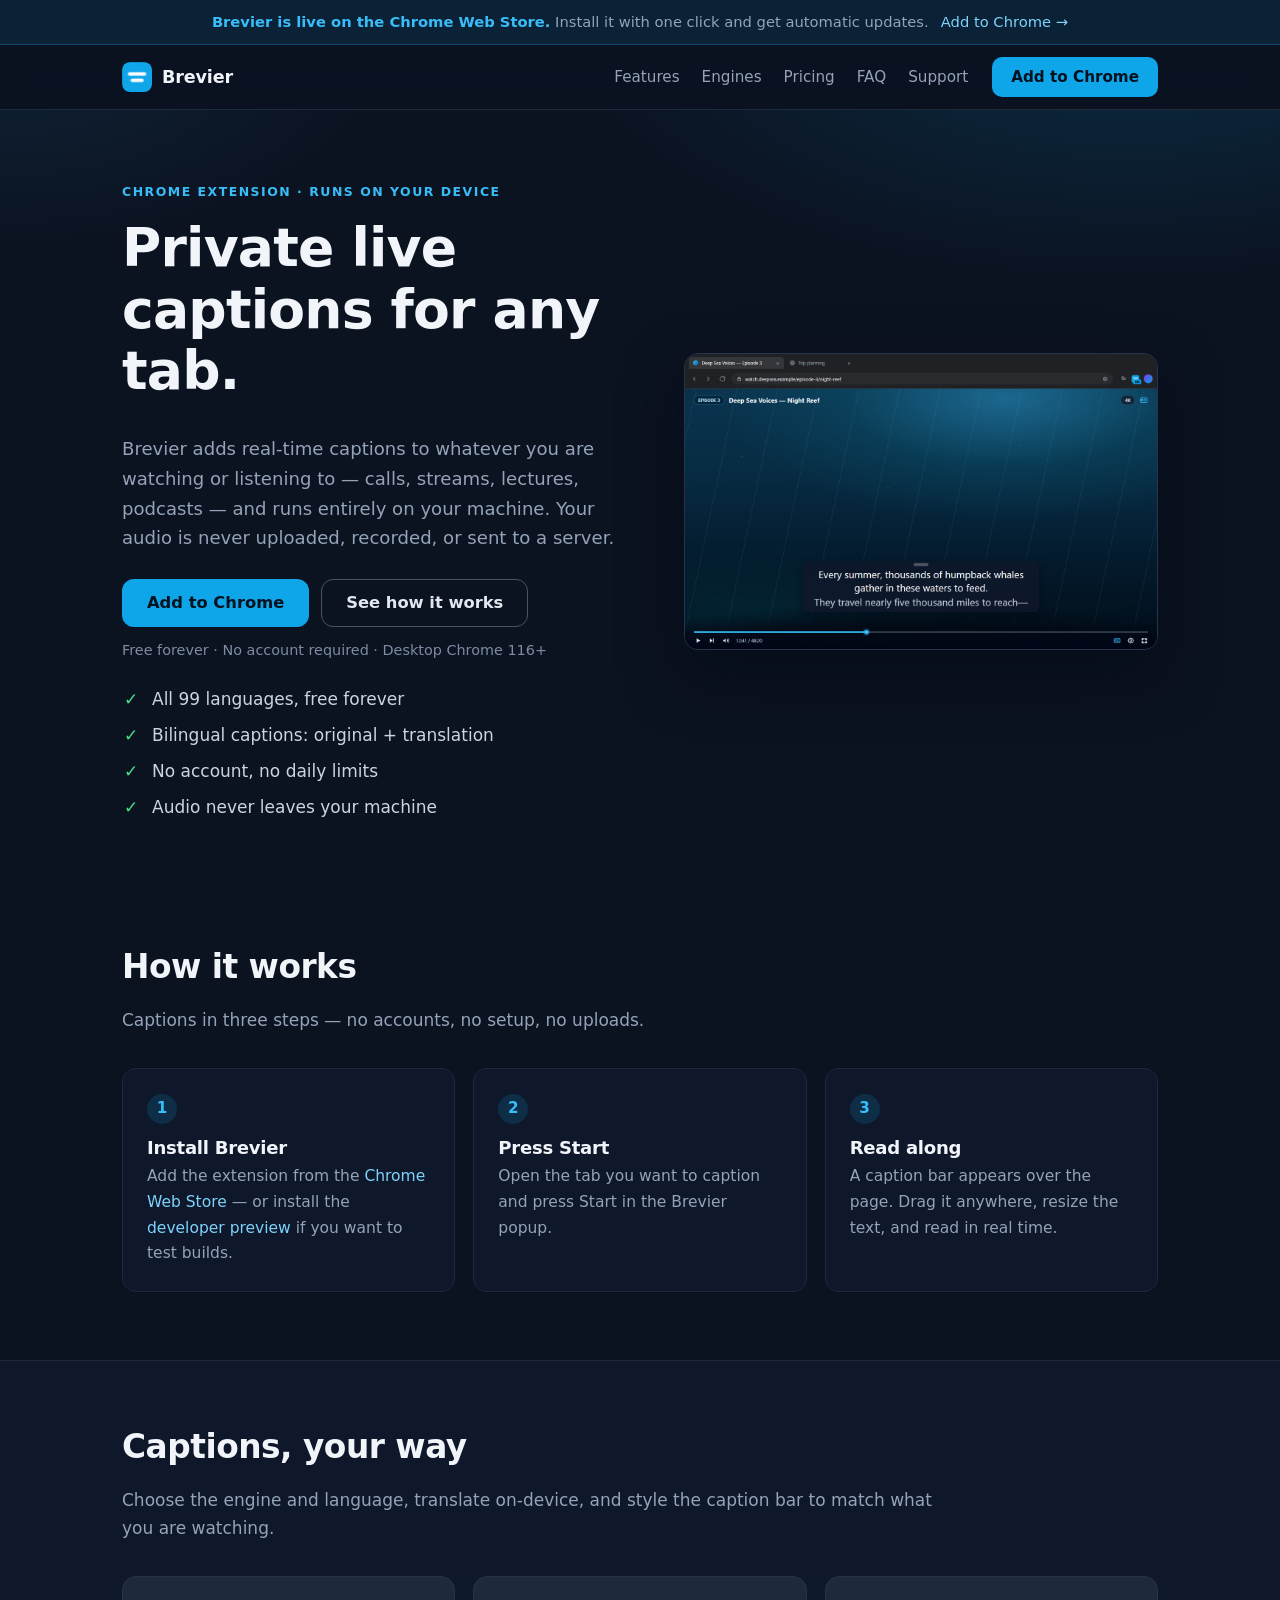
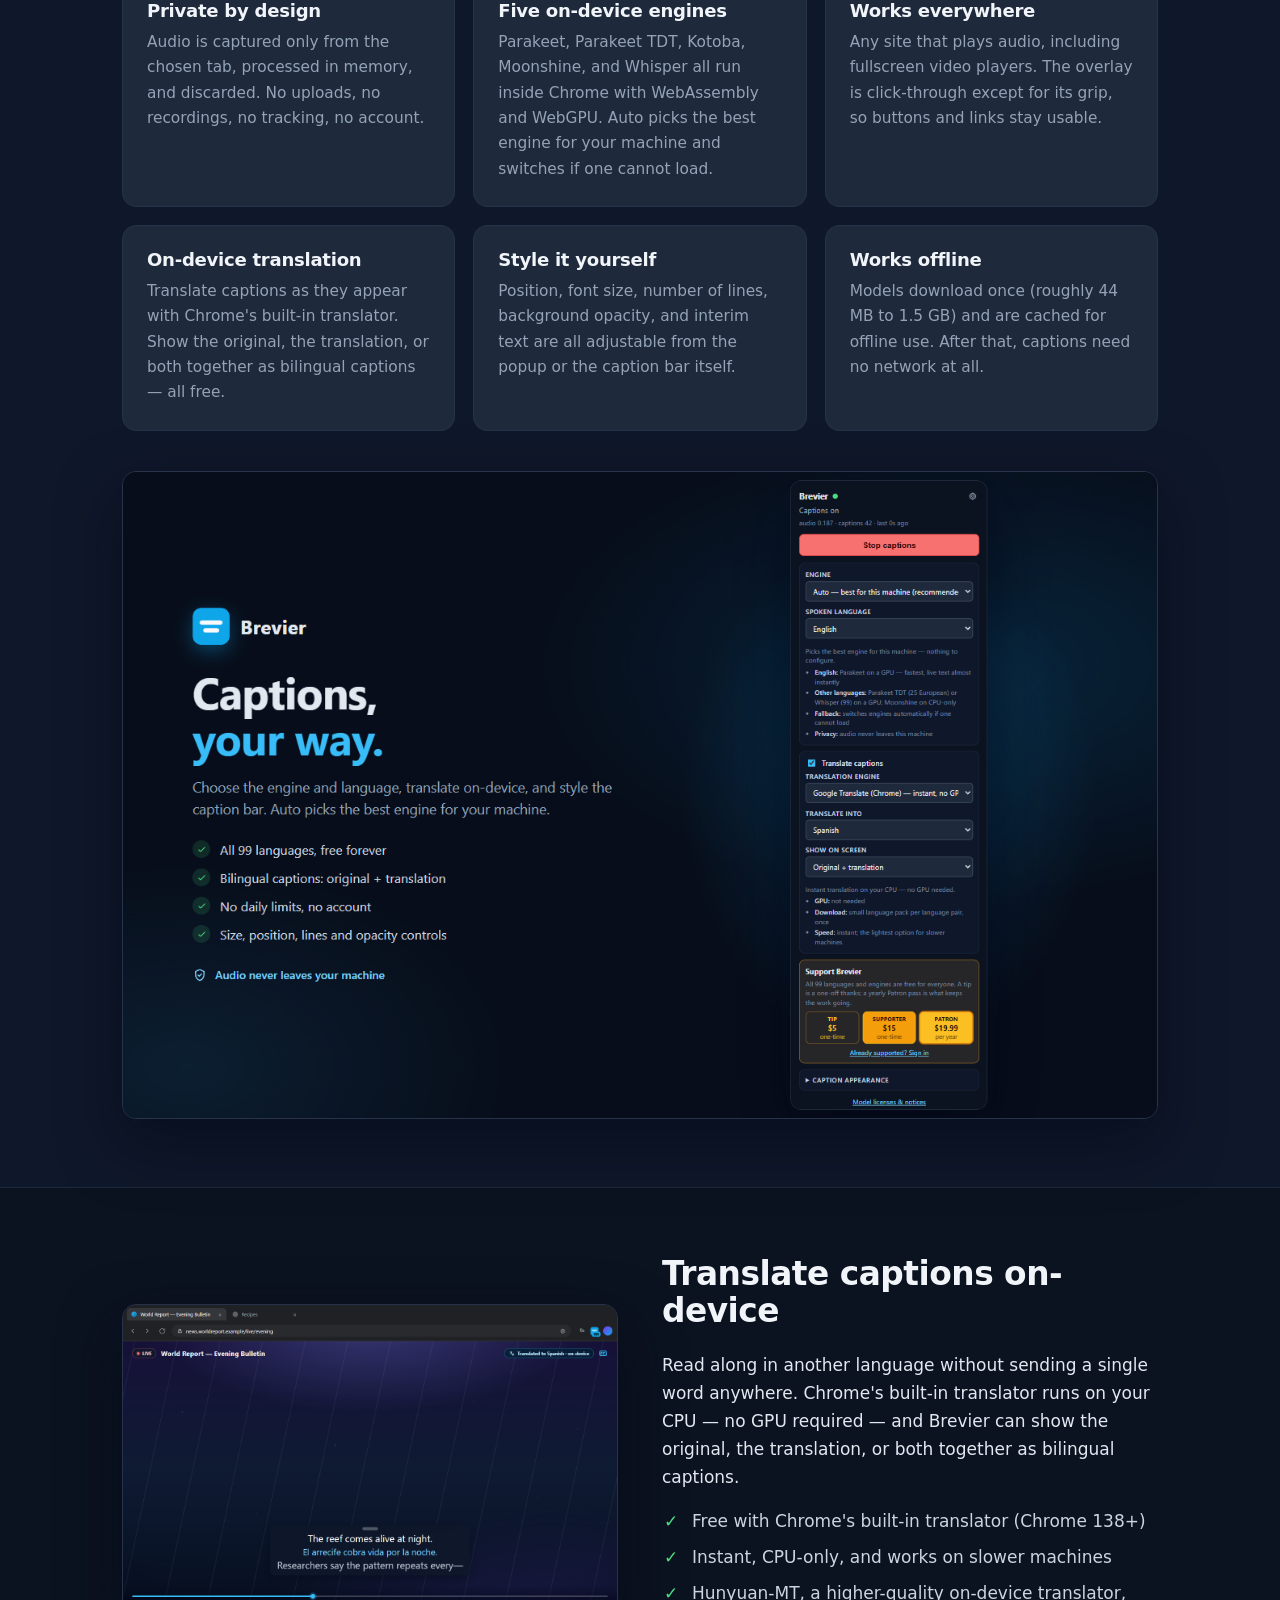
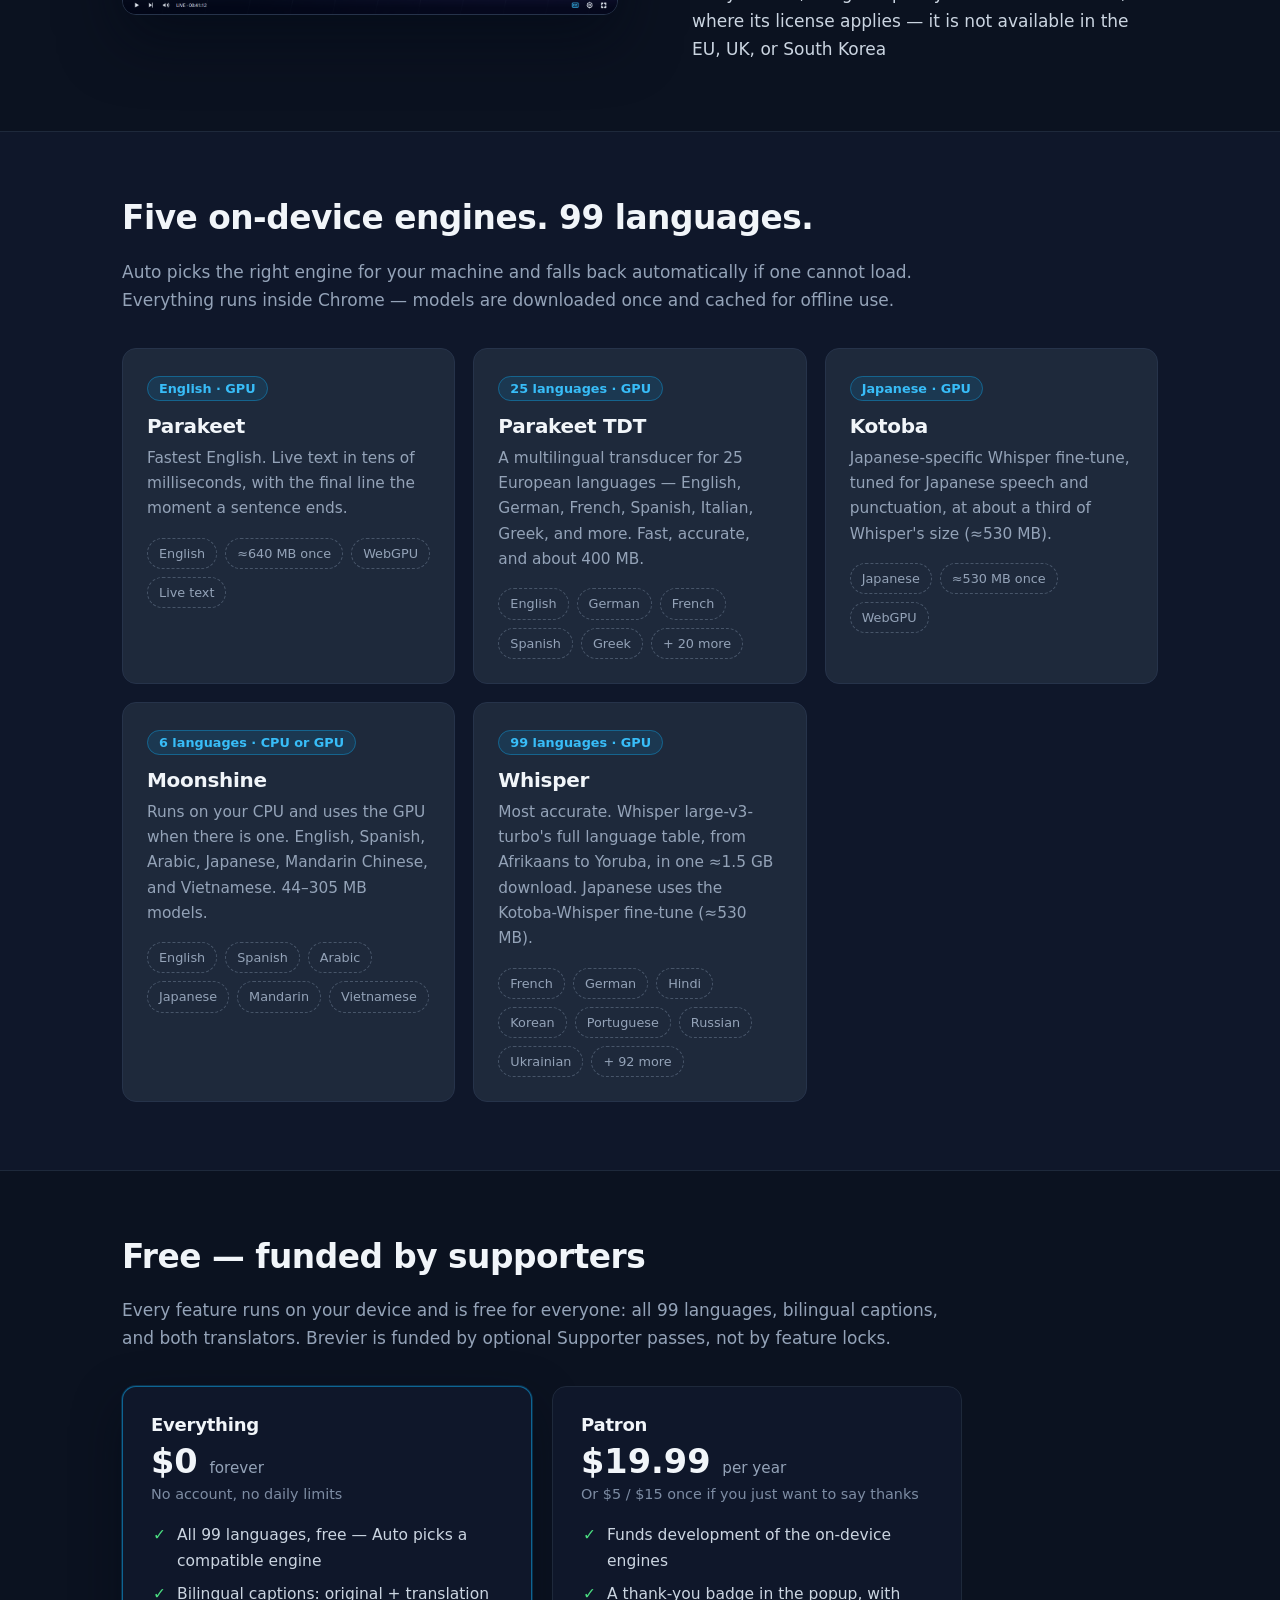
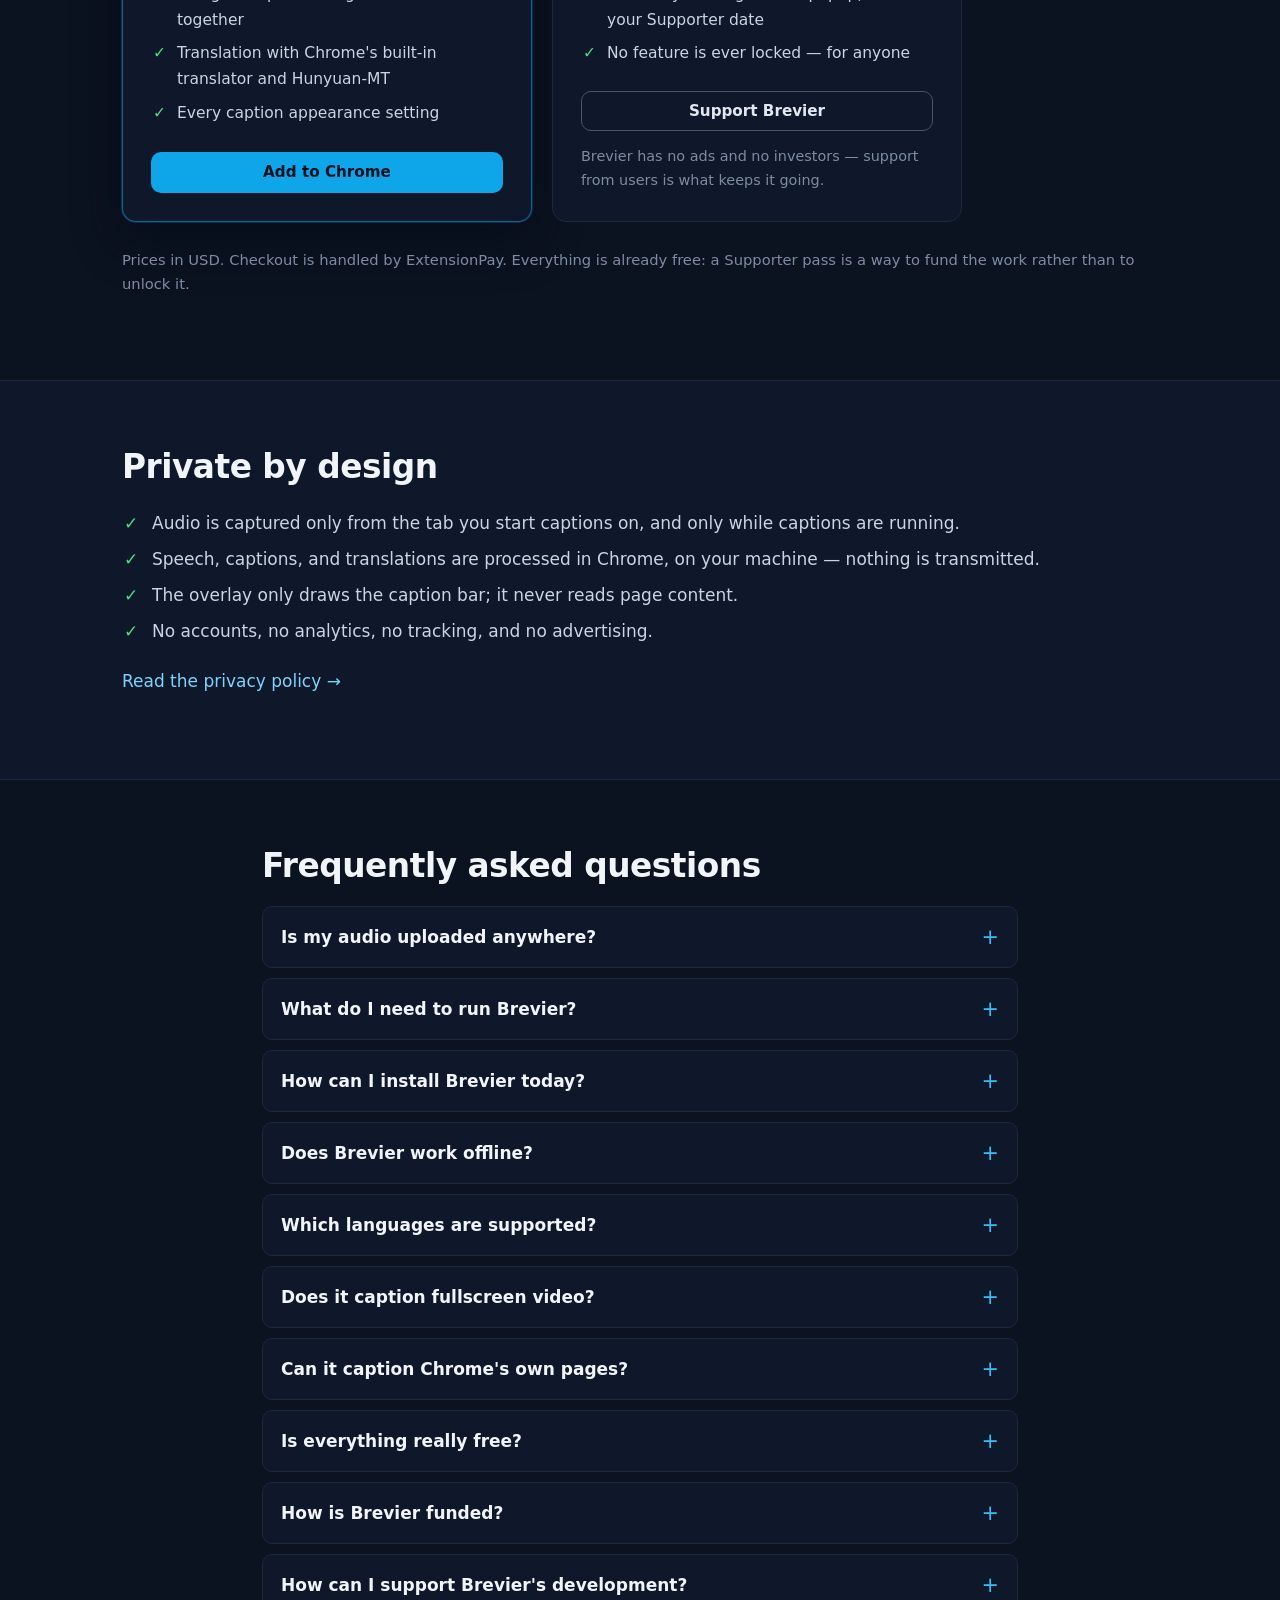
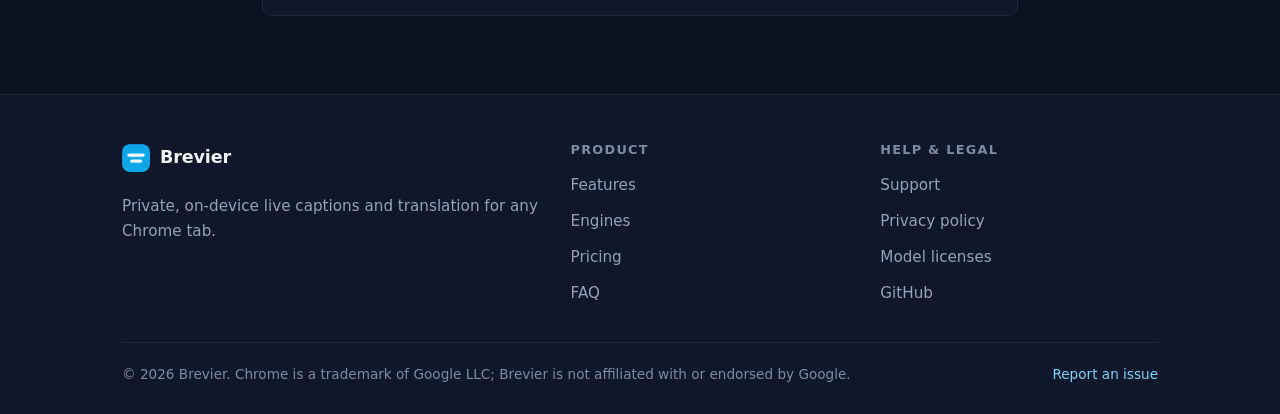
==== index.html @ ad169536 "Publish site from brevier@65fa128" ====
<!doctype html>
<html lang="en">
  <head>
    <meta charset="utf-8" />
    <meta name="viewport" content="width=device-width, initial-scale=1" />
    <title>Brevier — Private live captions for any tab (Chrome extension)</title>
    <meta
      name="description"
      content="Brevier adds on-device live captions and translation to any Chrome tab. Your audio never leaves your machine. All 99 languages are free, with bilingual captions and no account."
    />
    <link rel="canonical" href="https://konstbet.github.io/brevier-site/" />
    <meta name="theme-color" content="#0b1220" />
    <meta name="robots" content="index, follow" />
    <link rel="icon" href="assets/icon48.png" type="image/png" />
    <link rel="apple-touch-icon" href="assets/icon128.png" />
    <link rel="stylesheet" href="styles.css" />
    <meta property="og:type" content="website" />
    <meta property="og:site_name" content="Brevier" />
    <meta property="og:title" content="Brevier — Private live captions for any tab" />
    <meta
      property="og:description"
      content="On-device live captions for any Chrome tab. Audio never leaves your machine. All 99 languages are free."
    />
    <meta property="og:url" content="https://konstbet.github.io/brevier-site/" />
    <meta property="og:image" content="https://konstbet.github.io/brevier-site/assets/01-live-captions-any-tab.png" />
    <meta property="og:image:width" content="1280" />
    <meta property="og:image:height" content="800" />
    <meta property="og:image:alt" content="Brevier's caption bar showing live captions over a video stream in Chrome" />
    <meta name="twitter:card" content="summary_large_image" />
    <meta name="twitter:title" content="Brevier — Private live captions for any tab" />
    <meta
      name="twitter:description"
      content="On-device live captions for any Chrome tab. Audio never leaves your machine."
    />
    <meta name="twitter:image" content="https://konstbet.github.io/brevier-site/assets/01-live-captions-any-tab.png" />
    <script type="application/ld+json">
      {
        "@context": "https://schema.org",
        "@type": "SoftwareApplication",
        "name": "Brevier",
        "url": "https://konstbet.github.io/brevier-site/",
        "installUrl": "https://chromewebstore.google.com/detail/brevier-%E2%80%94-private-live-ca/jfljjchlfbijcnbkagkiolngfebljapa",
        "applicationCategory": "BrowserApplication",
        "operatingSystem": "Windows, macOS, Linux, ChromeOS",
        "description": "On-device live captions and translation for any Chrome tab. Speech recognition runs locally with WebAssembly and WebGPU; audio never leaves the machine.",
        "screenshot": "https://konstbet.github.io/brevier-site/assets/01-live-captions-any-tab.png",
        "softwareVersion": "0.4.2",
        "offers": [
          { "@type": "Offer", "name": "Free", "price": "0", "priceCurrency": "USD" },
          { "@type": "Offer", "name": "Tip (one-time)", "price": "5", "priceCurrency": "USD" },
          { "@type": "Offer", "name": "Supporter (one-time)", "price": "15", "priceCurrency": "USD" },
          { "@type": "Offer", "name": "Patron (yearly)", "price": "19.99", "priceCurrency": "USD" }
        ],
        "featureList": [
          "On-device live captions for any Chrome tab",
          "Five on-device engines: Parakeet, Parakeet TDT, Kotoba, Moonshine, and Whisper",
          "All 99 languages free, with bilingual original + translation captions",
          "On-device caption translation with Chrome's built-in translator",
          "Draggable, click-through caption overlay above fullscreen video"
        ]
      }
    </script>
    <script type="application/ld+json">
      {
        "@context": "https://schema.org",
        "@type": "FAQPage",
        "mainEntity": [
          {
            "@type": "Question",
            "name": "Is my audio uploaded anywhere?",
            "acceptedAnswer": {
              "@type": "Answer",
              "text": "No. Audio is captured only from the tab you start captions on, processed in memory by the on-device speech engine, and discarded. Nothing is recorded or transmitted."
            }
          },
          {
            "@type": "Question",
            "name": "What do I need to run Brevier?",
            "acceptedAnswer": {
              "@type": "Answer",
              "text": "Desktop Chrome 116 or newer. Chrome's built-in translator (for caption translation) needs Chrome 138 or newer. A GPU with WebGPU is required for Parakeet, Parakeet TDT, Kotoba and Whisper; Moonshine runs on CPU-only machines."
            }
          },
          {
            "@type": "Question",
            "name": "How can I install Brevier today?",
            "acceptedAnswer": {
              "@type": "Answer",
              "text": "Open the Brevier listing on the Chrome Web Store and click Add to Chrome — the store build updates automatically. If you prefer testing builds, the developer preview is still available: download the zip, extract it, and load it from chrome://extensions in Developer mode. Preview builds do not update automatically and cannot complete Supporter purchases."
            }
          },
          {
            "@type": "Question",
            "name": "Does Brevier work offline?",
            "acceptedAnswer": {
              "@type": "Answer",
              "text": "After the first model download, yes. Models are cached locally and reused — roughly 44 MB to 1.5 GB depending on the engine and model."
            }
          },
          {
            "@type": "Question",
            "name": "Which languages are supported?",
            "acceptedAnswer": {
              "@type": "Answer",
              "text": "All 99 languages are free — Auto picks an engine that supports the selected language — with no account and no daily limits. Bilingual captions (original + translation together) are free too."
            }
          },
          {
            "@type": "Question",
            "name": "Does it caption fullscreen video?",
            "acceptedAnswer": {
              "@type": "Answer",
              "text": "Yes. The caption bar stays above fullscreen players, and it is click-through except for its drag handle, so it never blocks buttons or links."
            }
          },
          {
            "@type": "Question",
            "name": "Can it caption Chrome's own pages?",
            "acceptedAnswer": {
              "@type": "Answer",
              "text": "No. Chrome does not allow extensions to capture chrome:// pages, the Chrome Web Store, or other extension pages. Any normal website that plays audio works."
            }
          },
          {
            "@type": "Question",
            "name": "Is everything really free?",
            "acceptedAnswer": {
              "@type": "Answer",
              "text": "Every feature is free, with no account and no daily limits: all 99 transcription languages, bilingual captions, and translation with Chrome's built-in translator or Hunyuan-MT where its license applies."
            }
          },
          {
            "@type": "Question",
            "name": "How is Brevier funded?",
            "acceptedAnswer": {
              "@type": "Answer",
              "text": "Brevier is funded by supporters instead of feature locks. Everything is free for everyone. An optional Supporter pass — $5 or $15 once, or $19.99 per year — funds development of the on-device engines and adds a thank-you badge; the yearly pass is what keeps the work funded."
            }
          },
          {
            "@type": "Question",
            "name": "How can I support Brevier's development?",
            "acceptedAnswer": {
              "@type": "Answer",
              "text": "The optional Supporter pass is the main way — every pass directly funds development of the on-device engines and keeps Brevier independent. Reporting bugs, leaving a review, and sharing Brevier with someone who needs captions helps just as much."
            }
          }
        ]
      }
    </script>
    <script src="site.js" defer></script>
  </head>
  <body>
    <a class="skip-link" href="#main">Skip to content</a>

    <div class="banner" data-store-only hidden>
      <div class="container banner-inner">
        <span>
          <strong>Brevier is live on the Chrome Web Store.</strong> Install it with one click and get
          automatic updates.
        </span>
        <a href="install-dev.html" data-store-link>Add to Chrome →</a>
      </div>
    </div>

    <header class="site-header">
      <div class="container header-inner">
        <a class="brand" href="index.html">
          <img src="assets/icon128.png" alt="" width="30" height="30" />
          Brevier
        </a>
        <nav class="site-nav" aria-label="Main navigation">
          <a href="#features">Features</a>
          <a href="#engines">Engines</a>
          <a href="#pricing">Pricing</a>
          <a href="#faq">FAQ</a>
          <a href="support.html">Support</a>
        </nav>
        <a class="btn btn-primary header-cta" href="install-dev.html" data-store-link>Add to Chrome</a>
      </div>
    </header>

    <main id="main">
      <section class="hero">
        <div class="container hero-grid">
          <div>
            <p class="eyebrow">Chrome extension · Runs on your device</p>
            <h1>Private live captions for any tab.</h1>
            <p class="lead">
              Brevier adds real-time captions to whatever you are watching or listening to — calls, streams,
              lectures, podcasts — and runs entirely on your machine. Your audio is never uploaded, recorded, or
              sent to a server.
            </p>
            <div class="cta-row">
              <a class="btn btn-primary btn-lg" href="install-dev.html" data-store-link>Add to Chrome</a>
              <a class="btn btn-secondary btn-lg" href="#how-it-works">See how it works</a>
            </div>
            <p class="cta-note">Free forever · No account required · Desktop Chrome 116+</p>
            <ul class="check-list">
              <li>All 99 languages, free forever</li>
              <li>Bilingual captions: original + translation</li>
              <li>No account, no daily limits</li>
              <li>Audio never leaves your machine</li>
            </ul>
          </div>
          <figure class="hero-shot">
            <img
              src="assets/01-live-captions-any-tab.png"
              alt="Brevier's caption bar showing live captions over a video stream in Chrome"
              width="1280"
              height="800"
              fetchpriority="high"
            />
          </figure>
        </div>
      </section>

      <section class="section" id="how-it-works">
        <div class="container">
          <h2>How it works</h2>
          <p class="section-lead">Captions in three steps — no accounts, no setup, no uploads.</p>
          <ol class="steps">
            <li>
              <h3>Install Brevier</h3>
              <p>
                Add the extension from the <a href="install-dev.html" data-store-link>Chrome Web Store</a> — or
                install the <a href="install-dev.html">developer preview</a> if you want to test builds.
              </p>
            </li>
            <li>
              <h3>Press Start</h3>
              <p>Open the tab you want to caption and press Start in the Brevier popup.</p>
            </li>
            <li>
              <h3>Read along</h3>
              <p>A caption bar appears over the page. Drag it anywhere, resize the text, and read in real time.</p>
            </li>
          </ol>
        </div>
      </section>

      <section class="section alt" id="features">
        <div class="container">
          <h2>Captions, your way</h2>
          <p class="section-lead">
            Choose the engine and language, translate on-device, and style the caption bar to match what you are
            watching.
          </p>
          <div class="feature-grid">
            <article class="card">
              <h3>Private by design</h3>
              <p>
                Audio is captured only from the chosen tab, processed in memory, and discarded. No uploads, no
                recordings, no tracking, no account.
              </p>
            </article>
            <article class="card">
              <h3>Five on-device engines</h3>
              <p>
                Parakeet, Parakeet TDT, Kotoba, Moonshine, and Whisper all run inside Chrome with WebAssembly and
                WebGPU. Auto picks the best engine for your machine and switches if one cannot load.
              </p>
            </article>
            <article class="card">
              <h3>Works everywhere</h3>
              <p>
                Any site that plays audio, including fullscreen video players. The overlay is click-through except
                for its grip, so buttons and links stay usable.
              </p>
            </article>
            <article class="card">
              <h3>On-device translation</h3>
              <p>
                Translate captions as they appear with Chrome's built-in translator. Show the original, the
                translation, or both together as bilingual captions — all free.
              </p>
            </article>
            <article class="card">
              <h3>Style it yourself</h3>
              <p>
                Position, font size, number of lines, background opacity, and interim text are all adjustable from
                the popup or the caption bar itself.
              </p>
            </article>
            <article class="card">
              <h3>Works offline</h3>
              <p>
                Models download once (roughly 44 MB to 1.5 GB) and are cached for offline use. After that,
                captions need no network at all.
              </p>
            </article>
          </div>
          <figure class="wide-shot">
            <img
              src="assets/02-popup-controls.png"
              alt="The Brevier popup with controls for engine, spoken language, translation, and caption appearance"
              width="1280"
              height="800"
              loading="lazy"
            />
          </figure>
        </div>
      </section>

      <section class="section" id="translation">
        <div class="container split">
          <figure>
            <img
              src="assets/03-on-device-translation.png"
              alt="Brevier showing original captions and their on-device translation at the same time"
              width="1280"
              height="800"
              loading="lazy"
            />
          </figure>
          <div>
            <h2>Translate captions on-device</h2>
            <p>
              Read along in another language without sending a single word anywhere. Chrome's built-in translator
              runs on your CPU — no GPU required — and Brevier can show the original, the translation, or both
              together as bilingual captions.
            </p>
            <ul class="check-list">
              <li>Free with Chrome's built-in translator (Chrome 138+)</li>
              <li>Instant, CPU-only, and works on slower machines</li>
              <li>Hunyuan-MT, a higher-quality on-device translator, where its license applies — it is not available in the EU, UK, or South Korea</li>
            </ul>
          </div>
        </div>
      </section>

      <section class="section alt" id="engines">
        <div class="container">
          <h2>Five on-device engines. 99 languages.</h2>
          <p class="section-lead">
            Auto picks the right engine for your machine and falls back automatically if one cannot load.
            Everything runs inside Chrome — models are downloaded once and cached for offline use.
          </p>
          <div class="engine-grid">
            <article class="card engine">
              <span class="chip solid">English · GPU</span>
              <h3>Parakeet</h3>
              <p>
                Fastest English. Live text in tens of milliseconds, with the final line the moment a sentence
                ends.
              </p>
              <div class="chip-row">
                <span class="chip">English</span>
                <span class="chip">≈640 MB once</span>
                <span class="chip">WebGPU</span>
                <span class="chip">Live text</span>
              </div>
            </article>
            <article class="card engine">
              <span class="chip solid">25 languages · GPU</span>
              <h3>Parakeet TDT</h3>
              <p>
                A multilingual transducer for 25 European languages — English, German, French, Spanish, Italian,
                Greek, and more. Fast, accurate, and about 400 MB.
              </p>
              <div class="chip-row">
                <span class="chip">English</span>
                <span class="chip">German</span>
                <span class="chip">French</span>
                <span class="chip">Spanish</span>
                <span class="chip">Greek</span>
                <span class="chip">+ 20 more</span>
              </div>
            </article>
            <article class="card engine">
              <span class="chip solid">Japanese · GPU</span>
              <h3>Kotoba</h3>
              <p>
                Japanese-specific Whisper fine-tune, tuned for Japanese speech and punctuation, at about a third
                of Whisper's size (≈530 MB).
              </p>
              <div class="chip-row">
                <span class="chip">Japanese</span>
                <span class="chip">≈530 MB once</span>
                <span class="chip">WebGPU</span>
              </div>
            </article>
            <article class="card engine">
              <span class="chip solid">6 languages · CPU or GPU</span>
              <h3>Moonshine</h3>
              <p>
                Runs on your CPU and uses the GPU when there is one. English, Spanish, Arabic, Japanese, Mandarin
                Chinese, and Vietnamese. 44–305 MB models.
              </p>
              <div class="chip-row">
                <span class="chip">English</span>
                <span class="chip">Spanish</span>
                <span class="chip">Arabic</span>
                <span class="chip">Japanese</span>
                <span class="chip">Mandarin</span>
                <span class="chip">Vietnamese</span>
              </div>
            </article>
            <article class="card engine">
              <span class="chip solid">99 languages · GPU</span>
              <h3>Whisper</h3>
              <p>
                Most accurate. Whisper large-v3-turbo's full language table, from Afrikaans to Yoruba, in one
                ≈1.5 GB download. Japanese uses the Kotoba-Whisper fine-tune (≈530 MB).
              </p>
              <div class="chip-row">
                <span class="chip">French</span>
                <span class="chip">German</span>
                <span class="chip">Hindi</span>
                <span class="chip">Korean</span>
                <span class="chip">Portuguese</span>
                <span class="chip">Russian</span>
                <span class="chip">Ukrainian</span>
                <span class="chip">+ 92 more</span>
              </div>
            </article>
          </div>
        </div>
      </section>

      <section class="section" id="pricing">
        <div class="container">
          <h2>Free — funded by supporters</h2>
          <p class="section-lead">
            Every feature runs on your device and is free for everyone: all 99 languages, bilingual captions,
            and both translators. Brevier is funded by optional Supporter passes, not by feature locks.
          </p>
          <div class="pricing">
            <article class="price-card featured">
              <h3>Everything</h3>
              <p class="price">$0 <span>forever</span></p>
              <p class="price-note">No account, no daily limits</p>
              <ul>
                <li>All 99 languages, free — Auto picks a compatible engine</li>
                <li>Bilingual captions: original + translation together</li>
                <li>Translation with Chrome's built-in translator and Hunyuan-MT</li>
                <li>Every caption appearance setting</li>
              </ul>
              <a class="btn btn-primary" href="install-dev.html" data-store-link>Add to Chrome</a>
            </article>
            <article class="price-card">
              <h3>Patron</h3>
              <p class="price">$19.99 <span>per year</span></p>
              <p class="price-note">Or $5 / $15 once if you just want to say thanks</p>
              <ul>
                <li>Funds development of the on-device engines</li>
                <li>A thank-you badge in the popup, with your Supporter date</li>
                <li>No feature is ever locked — for anyone</li>
              </ul>
              <a class="btn btn-secondary" href="install-dev.html#pro" data-store-pro>Support Brevier</a>
              <p class="price-note price-support">
                Brevier has no ads and no investors — support from users is what keeps it going.
              </p>
            </article>
          </div>
          <p class="section-footnote">Prices in USD. Checkout is handled by ExtensionPay. Everything is already free: a Supporter pass is a way to fund the work rather than to unlock it.</p>
        </div>
      </section>

      <section class="section alt" id="privacy">
        <div class="container">
          <h2>Private by design</h2>
          <ul class="check-list">
            <li>Audio is captured only from the tab you start captions on, and only while captions are running.</li>
            <li>Speech, captions, and translations are processed in Chrome, on your machine — nothing is transmitted.</li>
            <li>The overlay only draws the caption bar; it never reads page content.</li>
            <li>No accounts, no analytics, no tracking, and no advertising.</li>
          </ul>
          <p class="section-more"><a href="privacy.html">Read the privacy policy →</a></p>
        </div>
      </section>

      <section class="section" id="faq">
        <div class="container faq">
          <h2>Frequently asked questions</h2>

          <details>
            <summary>Is my audio uploaded anywhere?</summary>
            <p>
              No. Audio is captured only from the tab you start captions on, processed in memory by the on-device
              speech engine, and discarded. Nothing is recorded or transmitted.
            </p>
          </details>

          <details>
            <summary>What do I need to run Brevier?</summary>
            <p>
              Desktop Chrome 116 or newer. Chrome's built-in translator (for caption translation) needs Chrome
              138 or newer. A GPU with WebGPU is required for Parakeet, Parakeet TDT, Kotoba and Whisper; Moonshine runs on
              CPU-only machines.
            </p>
          </details>

          <details>
            <summary>How can I install Brevier today?</summary>
            <p>
              Open the Brevier listing on the <a href="install-dev.html" data-store-link>Chrome Web Store</a> and
              click Add to Chrome — the store build updates automatically. If you prefer testing builds, the
              <a href="install-dev.html">developer preview</a> is still available: download the zip, extract it,
              and load it from chrome://extensions in Developer mode. Preview builds do not update automatically
              and cannot complete Supporter purchases.
            </p>
          </details>

          <details>
            <summary>Does Brevier work offline?</summary>
            <p>
              After the first model download, yes. Models are cached locally and reused — roughly 44 MB to 1.5 GB
              depending on the engine and model.
            </p>
          </details>

          <details>
            <summary>Which languages are supported?</summary>
            <p>
              All 99 languages are free — Auto picks an engine that supports the selected language — with no
              account and no daily limits. Bilingual captions (original + translation together) are free too.
            </p>
          </details>

          <details>
            <summary>Does it caption fullscreen video?</summary>
            <p>
              Yes. The caption bar stays above fullscreen players, and it is click-through except for its drag
              handle, so it never blocks buttons or links.
            </p>
          </details>

          <details>
            <summary>Can it caption Chrome's own pages?</summary>
            <p>
              No. Chrome does not allow extensions to capture chrome:// pages, the Chrome Web Store, or other
              extension pages. Any normal website that plays audio works.
            </p>
          </details>

          <details>
            <summary>Is everything really free?</summary>
            <p>
              Every feature is free, with no account and no daily limits: all 99 transcription languages,
              bilingual captions, and translation with Chrome's built-in translator or Hunyuan-MT where its
              license applies.
            </p>
          </details>

          <details>
            <summary>How is Brevier funded?</summary>
            <p>
              Brevier is funded by supporters instead of feature locks. Everything is free for everyone; an
              optional Supporter pass — $5 or $15 once, or $19.99 per year — funds development of the on-device
              engines and adds a thank-you badge. The yearly pass is for people who want to keep the work funded.
              Checkout is handled by ExtensionPay.
            </p>
          </details>

          <details>
            <summary>How can I support Brevier's development?</summary>
            <p>
              The optional Supporter pass is the main way — every pass directly funds development of the
              on-device engines and keeps Brevier independent. Reporting bugs, leaving a review, and sharing
              Brevier with someone who needs captions helps just as much.
            </p>
          </details>
        </div>
      </section>
    </main>

    <footer class="site-footer">
      <div class="container">
        <div class="footer-grid">
          <div class="footer-brand">
            <a class="brand" href="index.html">
              <img src="assets/icon128.png" alt="" width="28" height="28" />
              Brevier
            </a>
            <p>Private, on-device live captions and translation for any Chrome tab.</p>
          </div>
          <nav aria-label="Product links">
            <h2 class="footer-heading">Product</h2>
            <ul>
              <li><a href="index.html#features">Features</a></li>
              <li><a href="index.html#engines">Engines</a></li>
              <li><a href="index.html#pricing">Pricing</a></li>
              <li><a href="index.html#faq">FAQ</a></li>
            </ul>
          </nav>
          <nav aria-label="Help and legal links">
            <h2 class="footer-heading">Help &amp; legal</h2>
            <ul>
              <li><a href="support.html">Support</a></li>
              <li><a href="privacy.html">Privacy policy</a></li>
              <li><a href="licenses.html">Model licenses</a></li>
              <li>
                <a href="https://github.com/KonstBet/brevier-site" target="_blank" rel="noopener">GitHub</a>
              </li>
            </ul>
          </nav>
        </div>
        <div class="footer-legal">
          <p>
            © 2026 Brevier. Chrome is a trademark of Google LLC; Brevier is not affiliated with or endorsed by
            Google.
          </p>
          <p>
            <a href="https://github.com/KonstBet/brevier-site/issues" target="_blank" rel="noopener">Report an issue</a>
          </p>
        </div>
      </div>
    </footer>
  </body>
</html>
---- styles.css ----
/*
 * Brevier website styles.
 * Mirrors the extension's dark palette (src/shared/theme.css) so the site,
 * the popup, and the caption bar look like one product.
 */

*,
*::before,
*::after {
  box-sizing: border-box;
}

:root {
  color-scheme: dark;

  --bg: #0b1220;
  --surface: #0f172a;
  --raised: #1e293b;

  --border: #1e293b;
  --border-raised: #26334a;
  --border-control: #475569;

  --text: #e2e8f0;
  --text-strong: #cbd5e1;
  --text-secondary: #94a3b8;
  --text-muted: #7d8ca3;
  --text-heading: #f1f5f9;

  --accent: #0ea5e9;
  --accent-hover: #38bdf8;
  --accent-strong: #0284c7;
  --on-accent: #04121f;

  --link: #7dd3fc;
  --link-hover: #bae6fd;

  --success: #4ade80;
  --warning-text: #fbbf24;

  --radius: 14px;
  --radius-sm: 10px;
  --container: 1080px;
}

html {
  scroll-behavior: smooth;
}

@media (prefers-reduced-motion: reduce) {
  html {
    scroll-behavior: auto;
  }
}

body {
  margin: 0;
  background: var(--bg);
  color: var(--text);
  font-family: system-ui, -apple-system, "Segoe UI", Roboto, "Helvetica Neue", Arial, sans-serif;
  font-size: 17px;
  line-height: 1.65;
  -webkit-font-smoothing: antialiased;
  text-rendering: optimizeLegibility;
}

img {
  display: block;
  max-width: 100%;
  height: auto;
}

a {
  color: var(--link);
  text-decoration: none;
}

a:hover {
  color: var(--link-hover);
  text-decoration: underline;
}

:focus-visible {
  outline: 2px solid var(--accent-hover);
  outline-offset: 2px;
  border-radius: 4px;
}

h1,
h2,
h3 {
  color: var(--text-heading);
  line-height: 1.15;
  letter-spacing: -0.015em;
  margin: 0 0 0.6em;
}

h1 {
  font-size: clamp(2.1rem, 5vw, 3.35rem);
  font-weight: 800;
}

h2 {
  font-size: clamp(1.5rem, 3vw, 2.05rem);
  font-weight: 700;
}

h3 {
  font-size: 1.13rem;
  font-weight: 650;
}

p {
  margin: 0 0 1rem;
}

ul,
ol {
  margin: 0 0 1rem;
}

.container {
  max-width: var(--container);
  margin: 0 auto;
  padding: 0 22px;
}

.skip-link {
  position: absolute;
  left: -9999px;
  top: 0;
  z-index: 100;
  background: var(--accent);
  color: var(--on-accent);
  padding: 10px 16px;
  border-radius: 0 0 8px 0;
  font-weight: 650;
}

.skip-link:focus {
  left: 0;
}

/* Header */

.site-header {
  position: sticky;
  top: 0;
  z-index: 20;
  background: rgba(11, 18, 32, 0.88);
  backdrop-filter: blur(10px);
  border-bottom: 1px solid var(--border);
}

.header-inner {
  display: flex;
  align-items: center;
  gap: 20px;
  min-height: 64px;
}

.brand {
  display: inline-flex;
  align-items: center;
  gap: 10px;
  color: var(--text-heading);
  font-size: 1.1rem;
  font-weight: 750;
  letter-spacing: -0.01em;
}

.brand:hover {
  color: var(--accent-hover);
  text-decoration: none;
}

.brand img {
  border-radius: 8px;
}

.site-nav {
  display: flex;
  align-items: center;
  gap: 22px;
  margin-left: auto;
}

.site-nav a {
  color: var(--text-secondary);
  font-size: 0.95rem;
}

.site-nav a:hover {
  color: var(--text-heading);
  text-decoration: none;
}

.header-cta {
  margin-left: 4px;
}

/* Announcement banner (shown by site.js while the store listing is set) */

.banner {
  background: rgba(14, 165, 233, 0.1);
  border-bottom: 1px solid rgba(14, 165, 233, 0.3);
  font-size: 0.92rem;
}

.banner[hidden] {
  display: none;
}

.banner-inner {
  display: flex;
  flex-wrap: wrap;
  align-items: center;
  justify-content: center;
  gap: 4px 12px;
  padding: 10px 0;
  text-align: center;
  color: var(--text-secondary);
}

.banner strong {
  color: var(--accent-hover);
}

/* Buttons */

.btn {
  display: inline-flex;
  align-items: center;
  justify-content: center;
  gap: 8px;
  padding: 10px 18px;
  border: 1px solid transparent;
  border-radius: var(--radius-sm);
  font: inherit;
  font-size: 0.95rem;
  font-weight: 650;
  line-height: 1.2;
  white-space: nowrap;
  cursor: pointer;
}

.btn:hover {
  text-decoration: none;
}

.btn-primary {
  background: var(--accent);
  color: var(--on-accent);
}

.btn-primary:hover {
  background: var(--accent-hover);
  color: var(--on-accent);
}

.btn-secondary {
  background: transparent;
  border-color: var(--border-control);
  color: var(--text);
}

.btn-secondary:hover {
  border-color: var(--text-muted);
  color: var(--text-heading);
}

.btn-lg {
  padding: 13px 24px;
  border-radius: 12px;
  font-size: 1.02rem;
}

/* Hero */

.hero {
  padding: 72px 0 60px;
  background:
    radial-gradient(900px 420px at 88% -12%, rgba(14, 165, 233, 0.18), transparent 65%),
    radial-gradient(700px 380px at 0% -10%, rgba(56, 189, 248, 0.1), transparent 60%);
}

.hero-grid {
  display: grid;
  grid-template-columns: 1.04fr 0.96fr;
  gap: 48px;
  align-items: center;
}

.eyebrow {
  margin-bottom: 14px;
  color: var(--accent-hover);
  font-size: 0.78rem;
  font-weight: 700;
  letter-spacing: 0.12em;
  text-transform: uppercase;
}

.lead {
  max-width: 34em;
  color: var(--text-secondary);
  font-size: 1.13rem;
}

.cta-row {
  display: flex;
  flex-wrap: wrap;
  gap: 12px;
  margin: 26px 0 12px;
}

.cta-note {
  color: var(--text-muted);
  font-size: 0.9rem;
}

.check-list {
  display: grid;
  gap: 8px;
  list-style: none;
  padding: 0;
  margin: 22px 0 0;
}

.check-list li {
  position: relative;
  padding-left: 30px;
  color: var(--text-strong);
}

.check-list li::before {
  content: "\2713";
  position: absolute;
  left: 2px;
  top: 0;
  color: var(--success);
  font-weight: 700;
}

.hero-shot {
  margin: 0;
}

.hero-shot img,
.wide-shot img,
.split img {
  border: 1px solid var(--border-raised);
  border-radius: var(--radius);
  box-shadow: 0 24px 60px rgba(2, 8, 20, 0.5);
}

/* Sections */

.section {
  padding: 68px 0;
}

.section.alt {
  background: var(--surface);
  border-top: 1px solid var(--border);
  border-bottom: 1px solid var(--border);
}

.section-lead {
  max-width: 48em;
  margin-bottom: 34px;
  color: var(--text-secondary);
}

.section-footnote {
  margin-top: 26px;
  color: var(--text-muted);
  font-size: 0.92rem;
}

.section-more {
  margin-top: 22px;
}

/* How it works */

.steps {
  display: grid;
  grid-template-columns: repeat(3, 1fr);
  gap: 18px;
  counter-reset: step;
  list-style: none;
  padding: 0;
  margin: 0;
}

.steps li {
  padding: 24px;
  background: var(--surface);
  border: 1px solid var(--border);
  border-radius: var(--radius);
}

.steps li::before {
  counter-increment: step;
  content: counter(step);
  display: inline-flex;
  align-items: center;
  justify-content: center;
  width: 30px;
  height: 30px;
  margin-bottom: 14px;
  background: rgba(14, 165, 233, 0.16);
  color: var(--accent-hover);
  border-radius: 50%;
  font-size: 0.95rem;
  font-weight: 700;
}

.steps h3 {
  margin-bottom: 6px;
}

.steps p {
  margin: 0;
  color: var(--text-secondary);
  font-size: 0.97rem;
}

/* Cards */

.card {
  padding: 24px;
  background: var(--surface);
  border: 1px solid var(--border);
  border-radius: var(--radius);
}

.section.alt .card {
  background: var(--raised);
  border-color: var(--border-raised);
}

.card h3 {
  margin-bottom: 8px;
}

.card p {
  margin: 0;
  color: var(--text-secondary);
  font-size: 0.96rem;
}

.feature-grid,
.engine-grid {
  display: grid;
  grid-template-columns: repeat(3, 1fr);
  gap: 18px;
}

.wide-shot {
  margin: 40px 0 0;
}

/* Split sections */

.split {
  display: grid;
  grid-template-columns: 1fr 1fr;
  gap: 44px;
  align-items: center;
}

.split figure {
  margin: 0;
}

.split .check-list {
  margin-top: 6px;
}

/* Engines */

.chip-row {
  display: flex;
  flex-wrap: wrap;
  gap: 8px;
  margin-top: 16px;
}

.chip {
  padding: 4px 11px;
  border: 1px dashed var(--border-control);
  border-radius: 999px;
  color: var(--text-secondary);
  font-size: 0.8rem;
}

.chip.solid {
  background: rgba(14, 165, 233, 0.12);
  border-color: rgba(14, 165, 233, 0.4);
  border-style: solid;
  color: var(--accent-hover);
  font-weight: 650;
}

.engine h3 {
  margin: 14px 0 8px;
  font-size: 1.25rem;
}

/* Pricing */

.pricing {
  display: grid;
  grid-template-columns: repeat(2, minmax(0, 1fr));
  gap: 20px;
  max-width: 840px;
}

.price-card {
  display: flex;
  flex-direction: column;
  padding: 28px;
  background: var(--surface);
  border: 1px solid var(--border);
  border-radius: var(--radius);
}

.price-card.featured {
  border-color: rgba(14, 165, 233, 0.55);
  box-shadow:
    0 0 0 1px rgba(14, 165, 233, 0.22),
    0 18px 50px rgba(2, 8, 20, 0.45);
}

.price-card h3 {
  margin-bottom: 4px;
}

.price {
  margin: 4px 0 2px;
  color: var(--text-heading);
  font-size: 2.1rem;
  font-weight: 800;
  line-height: 1.1;
}

.price span {
  color: var(--text-secondary);
  font-size: 0.95rem;
  font-weight: 500;
}

.price-note {
  margin: 0;
  color: var(--text-muted);
  font-size: 0.9rem;
}

.price-card ul {
  display: grid;
  gap: 8px;
  list-style: none;
  padding: 0;
  margin: 16px 0 24px;
}

.price-card li {
  position: relative;
  padding-left: 26px;
  color: var(--text-strong);
  font-size: 0.97rem;
}

.price-card li::before {
  content: "\2713";
  position: absolute;
  left: 2px;
  top: 0;
  color: var(--success);
  font-weight: 700;
}

.price-card .btn {
  margin-top: auto;
}

.price-support {
  margin: 14px 0 0;
}

/* FAQ */

.faq {
  max-width: 800px;
}

.faq details {
  margin-bottom: 10px;
  padding: 0 18px;
  background: var(--surface);
  border: 1px solid var(--border);
  border-radius: var(--radius-sm);
}

.faq summary {
  position: relative;
  padding: 16px 32px 16px 0;
  color: var(--text-heading);
  font-weight: 650;
  cursor: pointer;
  list-style: none;
}

.faq summary::-webkit-details-marker {
  display: none;
}

.faq summary::after {
  content: "+";
  position: absolute;
  right: 0;
  top: 50%;
  transform: translateY(-50%);
  color: var(--accent-hover);
  font-size: 1.3rem;
  font-weight: 500;
}

.faq details[open] summary::after {
  content: "\2212";
}

.faq details p {
  margin: 0 0 16px;
  color: var(--text-secondary);
}

/* Subpage headers and prose */

.page-header {
  padding: 56px 0 4px;
}

.page-header .section-lead {
  margin-bottom: 0;
}

.meta-line {
  color: var(--text-muted);
  font-size: 0.9rem;
}

.prose {
  max-width: 800px;
  padding-bottom: 64px;
}

.prose h2 {
  margin-top: 2.2em;
  font-size: 1.35rem;
}

.prose h3 {
  margin-top: 1.5em;
}

.prose ul,
.prose ol {
  padding-left: 1.4em;
}

.prose li {
  margin: 0.35em 0;
  color: var(--text-strong);
}

.prose li::marker {
  color: var(--text-muted);
}

.prose p {
  color: var(--text-secondary);
}

.prose strong {
  color: var(--text);
}

.notice {
  padding: 16px 18px;
  background: rgba(14, 165, 233, 0.08);
  border: 1px solid rgba(14, 165, 233, 0.3);
  border-radius: var(--radius-sm);
  color: var(--text-strong);
  font-size: 0.95rem;
}

.notice p:last-child {
  margin-bottom: 0;
}

.download-meta code {
  color: var(--text-strong);
  font-size: 0.85em;
  overflow-wrap: anywhere;
}

/* Footer */

.site-footer {
  padding: 48px 0 28px;
  background: var(--surface);
  border-top: 1px solid var(--border);
}

.footer-grid {
  display: grid;
  grid-template-columns: 1.5fr 1fr 1fr;
  gap: 32px;
}

.footer-brand p {
  margin: 14px 0 0;
  max-width: 30em;
  color: var(--text-secondary);
  font-size: 0.95rem;
}

.footer-heading {
  margin-bottom: 12px;
  color: var(--text-muted);
  font-size: 0.8rem;
  font-weight: 700;
  letter-spacing: 0.1em;
  text-transform: uppercase;
}

.footer-grid ul {
  display: grid;
  gap: 8px;
  list-style: none;
  padding: 0;
  margin: 0;
}

.footer-grid ul a {
  color: var(--text-secondary);
  font-size: 0.95rem;
}

.footer-grid ul a:hover {
  color: var(--link);
}

.footer-legal {
  display: flex;
  flex-wrap: wrap;
  justify-content: space-between;
  gap: 8px 24px;
  margin-top: 36px;
  padding-top: 20px;
  border-top: 1px solid var(--border);
  color: var(--text-muted);
  font-size: 0.85rem;
}

.footer-legal p {
  margin: 0;
}

/* 404 */

.center-page {
  display: grid;
  place-items: center;
  min-height: 62vh;
  text-align: center;
}

/* Responsive */

@media (max-width: 920px) {
  .hero {
    padding-top: 48px;
  }

  .hero-grid,
  .split {
    grid-template-columns: 1fr;
    gap: 36px;
  }

  .steps,
  .feature-grid,
  .engine-grid {
    grid-template-columns: 1fr;
  }

  .pricing {
    grid-template-columns: 1fr;
    max-width: 560px;
  }

  .site-nav {
    display: none;
  }

  .footer-grid {
    grid-template-columns: 1fr 1fr;
  }
}

@media (max-width: 560px) {
  body {
    font-size: 16px;
  }

  .section {
    padding: 52px 0;
  }

  .footer-grid {
    grid-template-columns: 1fr;
  }

  .header-cta {
    font-size: 0.88rem;
    padding: 9px 14px;
  }
}
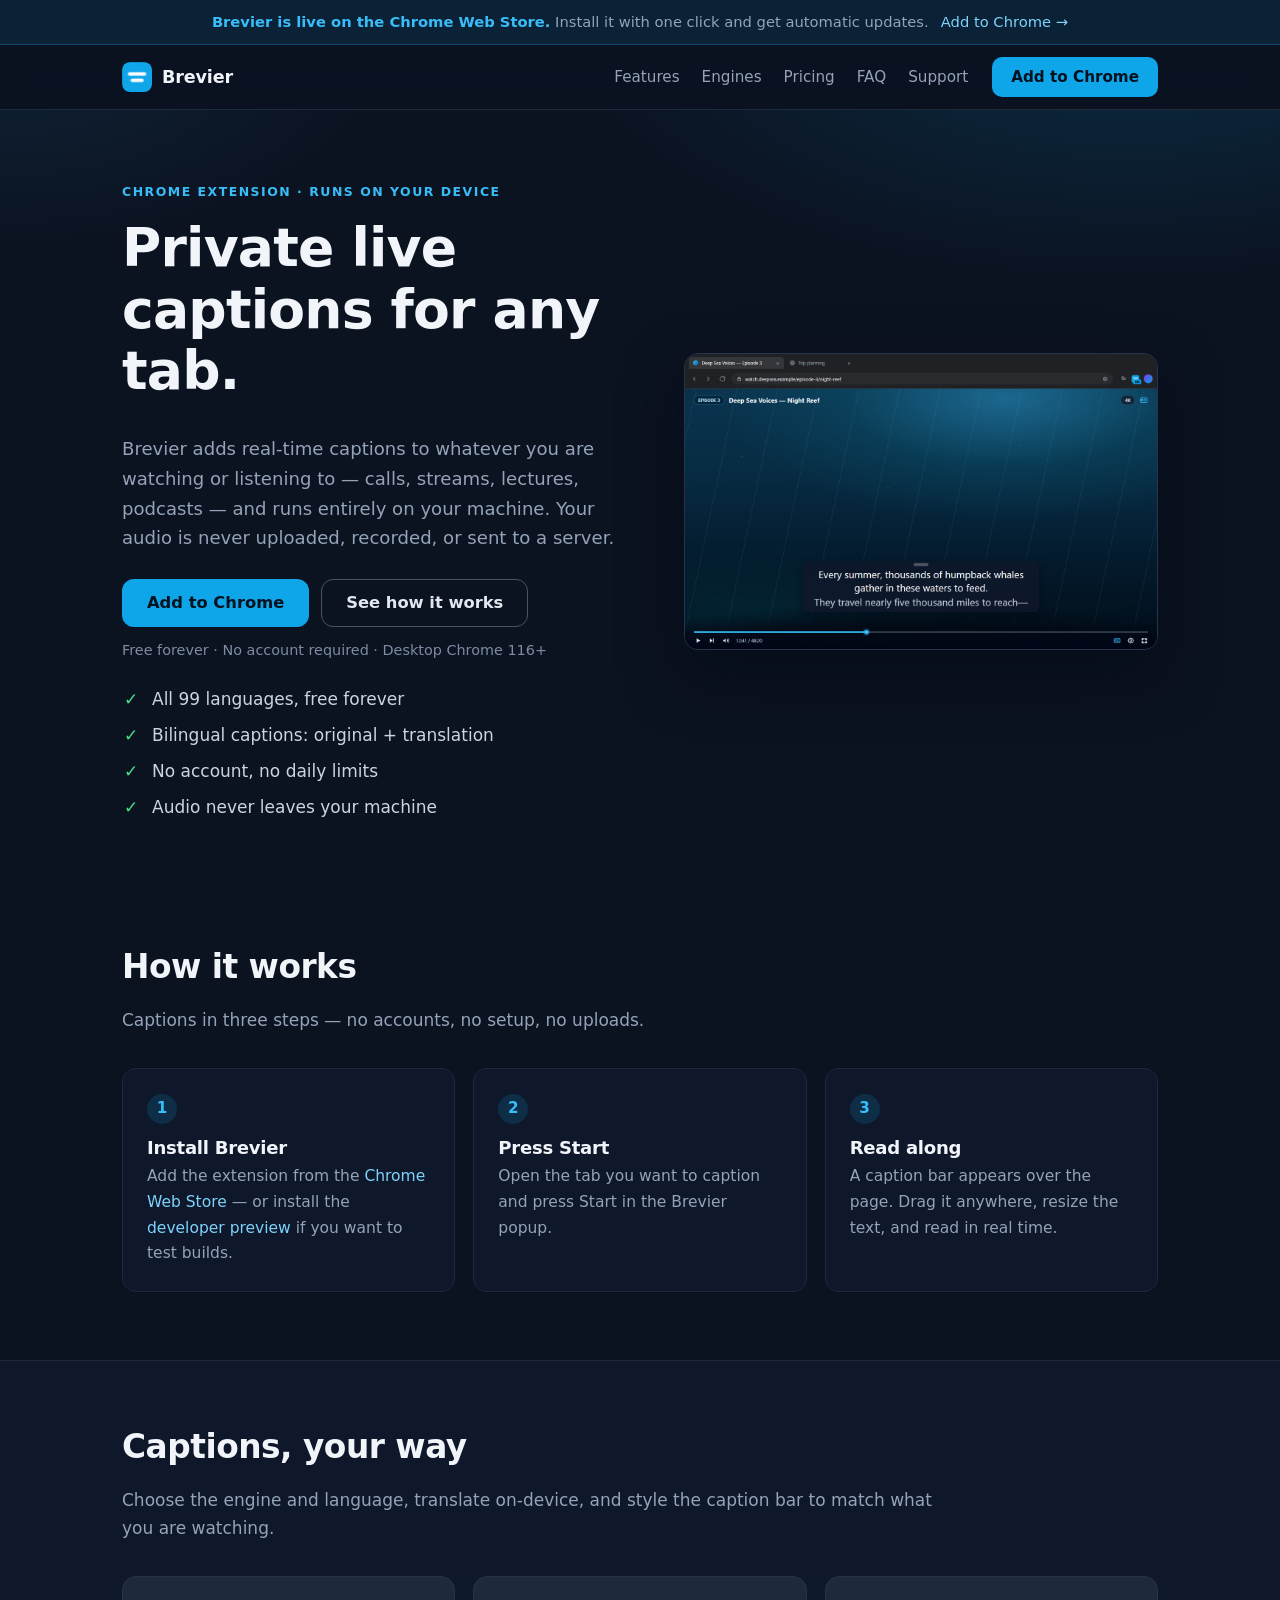
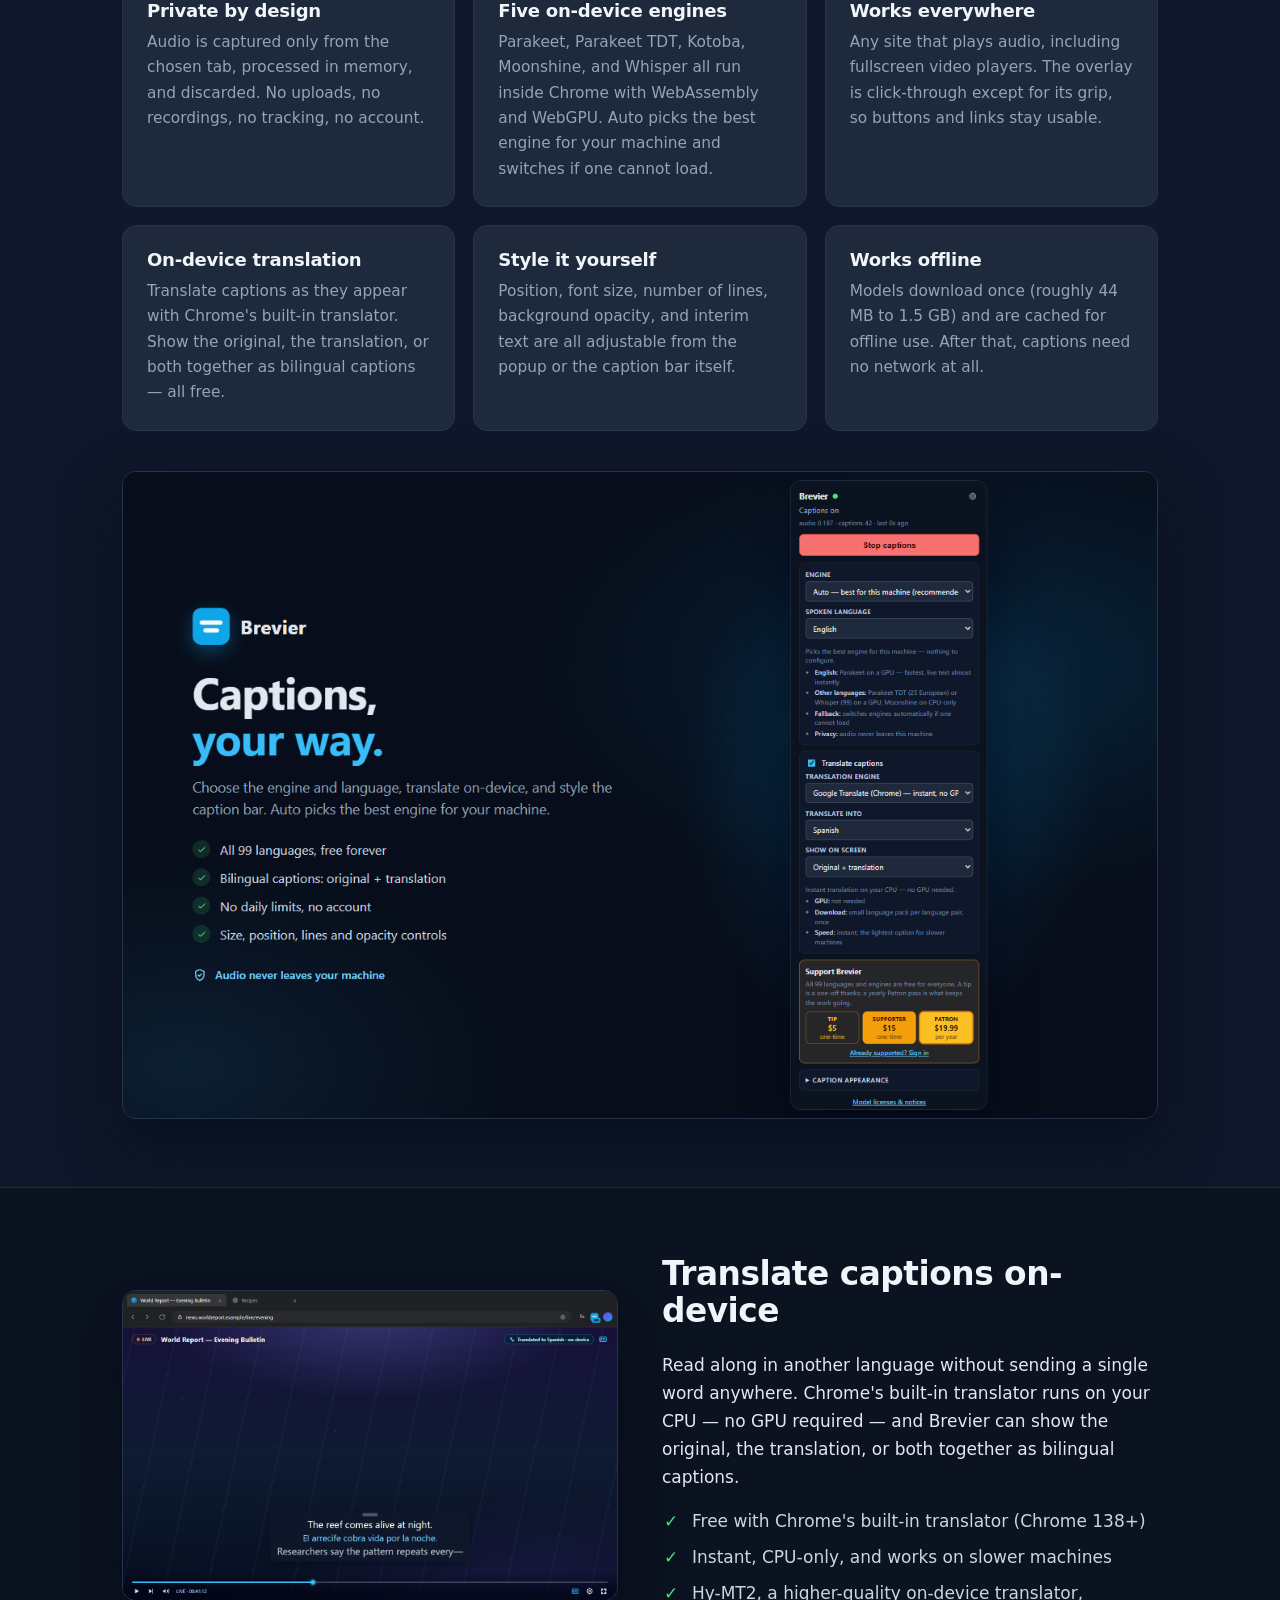
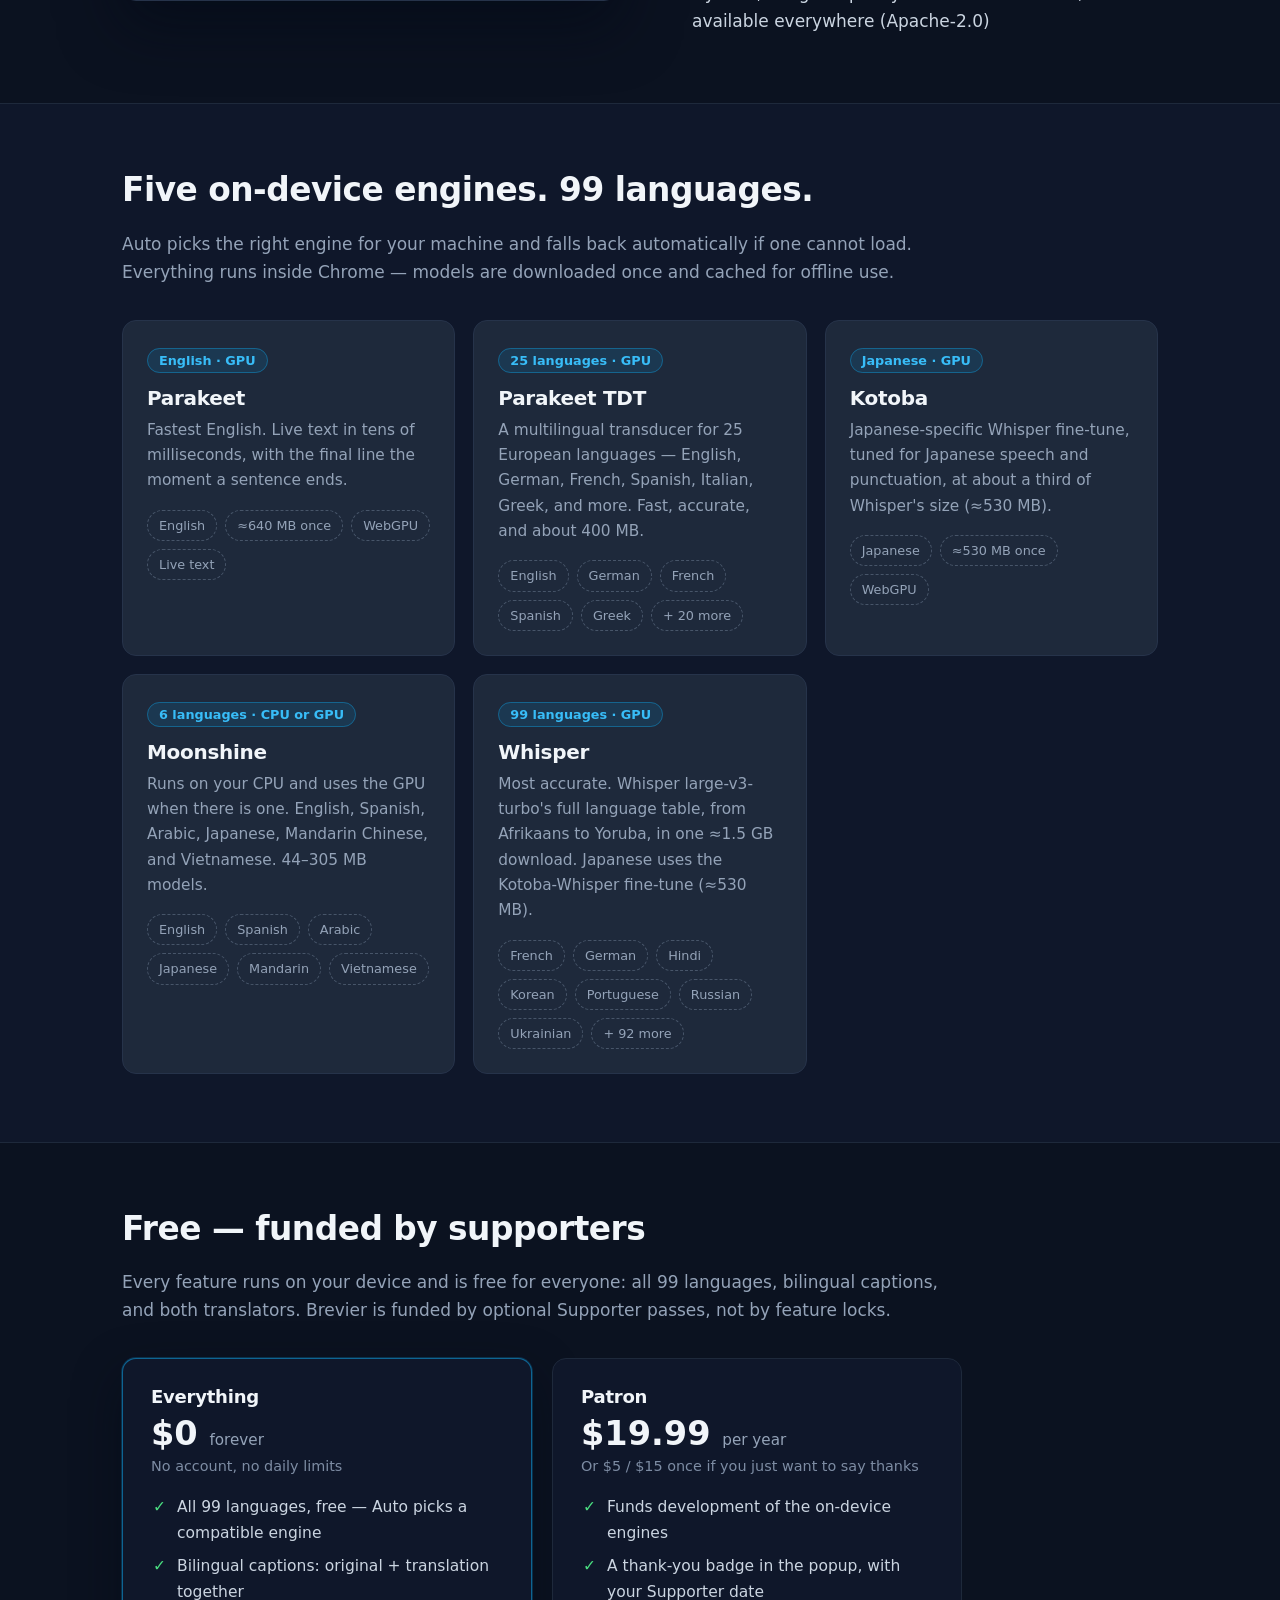
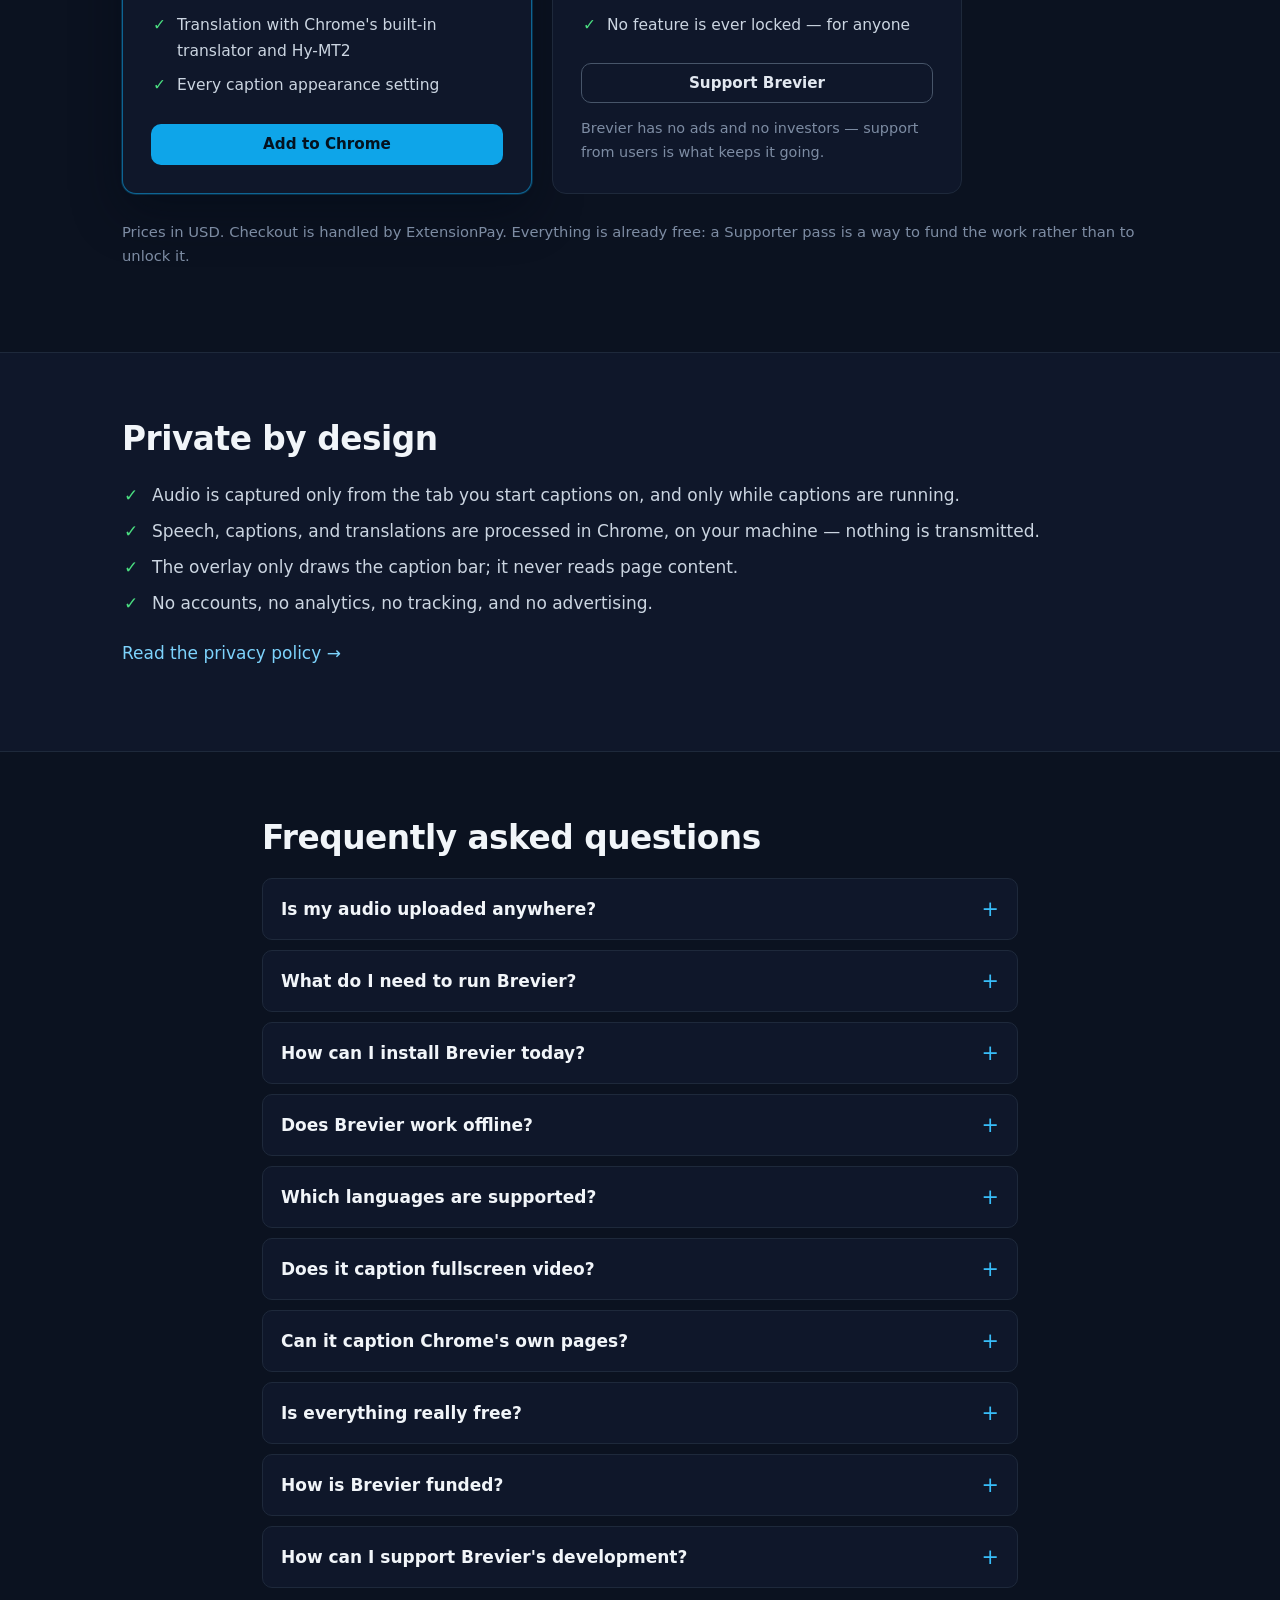
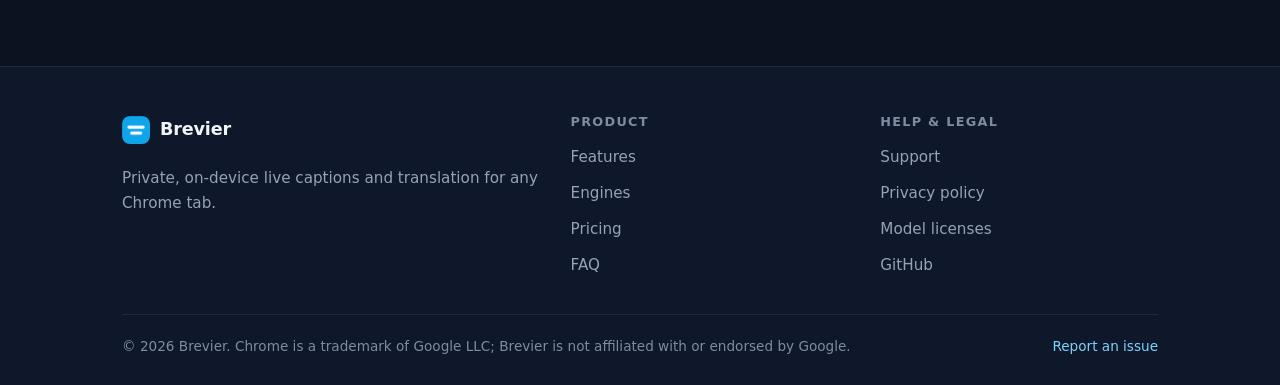
==== commit ae39769f: "Publish site from brevier@3dc4051" ====
--- a/index.html
+++ b/index.html
@@ -44,7 +44,7 @@
         "operatingSystem": "Windows, macOS, Linux, ChromeOS",
         "description": "On-device live captions and translation for any Chrome tab. Speech recognition runs locally with WebAssembly and WebGPU; audio never leaves the machine.",
         "screenshot": "https://konstbet.github.io/brevier-site/assets/01-live-captions-any-tab.png",
-        "softwareVersion": "0.4.2",
+        "softwareVersion": "0.5.0",
         "offers": [
           { "@type": "Offer", "name": "Free", "price": "0", "priceCurrency": "USD" },
           { "@type": "Offer", "name": "Tip (one-time)", "price": "5", "priceCurrency": "USD" },
@@ -78,7 +78,7 @@
             "name": "What do I need to run Brevier?",
             "acceptedAnswer": {
               "@type": "Answer",
-              "text": "Desktop Chrome 116 or newer. Chrome's built-in translator (for caption translation) needs Chrome 138 or newer. A GPU with WebGPU is required for Parakeet, Parakeet TDT, Kotoba and Whisper; Moonshine runs on CPU-only machines."
+              "text": "Desktop Chrome 116 or newer. Chrome's built-in translator (for caption translation) needs Chrome 138 or newer. A GPU with WebGPU is required for Parakeet, Parakeet TDT, Kotoba, Whisper and Hy-MT2; Moonshine runs on CPU-only machines."
             }
           },
           {
@@ -126,7 +126,7 @@
             "name": "Is everything really free?",
             "acceptedAnswer": {
               "@type": "Answer",
-              "text": "Every feature is free, with no account and no daily limits: all 99 transcription languages, bilingual captions, and translation with Chrome's built-in translator or Hunyuan-MT where its license applies."
+              "text": "Every feature is free, with no account and no daily limits: all 99 transcription languages, bilingual captions, and translation with Chrome's built-in translator or Hy-MT2."
             }
           },
           {
@@ -323,7 +323,7 @@
             <ul class="check-list">
               <li>Free with Chrome's built-in translator (Chrome 138+)</li>
               <li>Instant, CPU-only, and works on slower machines</li>
-              <li>Hunyuan-MT, a higher-quality on-device translator, where its license applies — it is not available in the EU, UK, or South Korea</li>
+              <li>Hy-MT2, a higher-quality on-device translator, available everywhere (Apache-2.0)</li>
             </ul>
           </div>
         </div>
@@ -433,7 +433,7 @@
               <ul>
                 <li>All 99 languages, free — Auto picks a compatible engine</li>
                 <li>Bilingual captions: original + translation together</li>
-                <li>Translation with Chrome's built-in translator and Hunyuan-MT</li>
+                <li>Translation with Chrome's built-in translator and Hy-MT2</li>
                 <li>Every caption appearance setting</li>
               </ul>
               <a class="btn btn-primary" href="install-dev.html" data-store-link>Add to Chrome</a>
@@ -486,8 +486,8 @@
             <summary>What do I need to run Brevier?</summary>
             <p>
               Desktop Chrome 116 or newer. Chrome's built-in translator (for caption translation) needs Chrome
-              138 or newer. A GPU with WebGPU is required for Parakeet, Parakeet TDT, Kotoba and Whisper; Moonshine runs on
-              CPU-only machines.
+              138 or newer. A GPU with WebGPU is required for Parakeet, Parakeet TDT, Kotoba, Whisper and Hy-MT2;
+              Moonshine runs on CPU-only machines.
             </p>
           </details>
 
@@ -538,8 +538,7 @@
             <summary>Is everything really free?</summary>
             <p>
               Every feature is free, with no account and no daily limits: all 99 transcription languages,
-              bilingual captions, and translation with Chrome's built-in translator or Hunyuan-MT where its
-              license applies.
+              bilingual captions, and translation with Chrome's built-in translator or Hy-MT2.
             </p>
           </details>
 
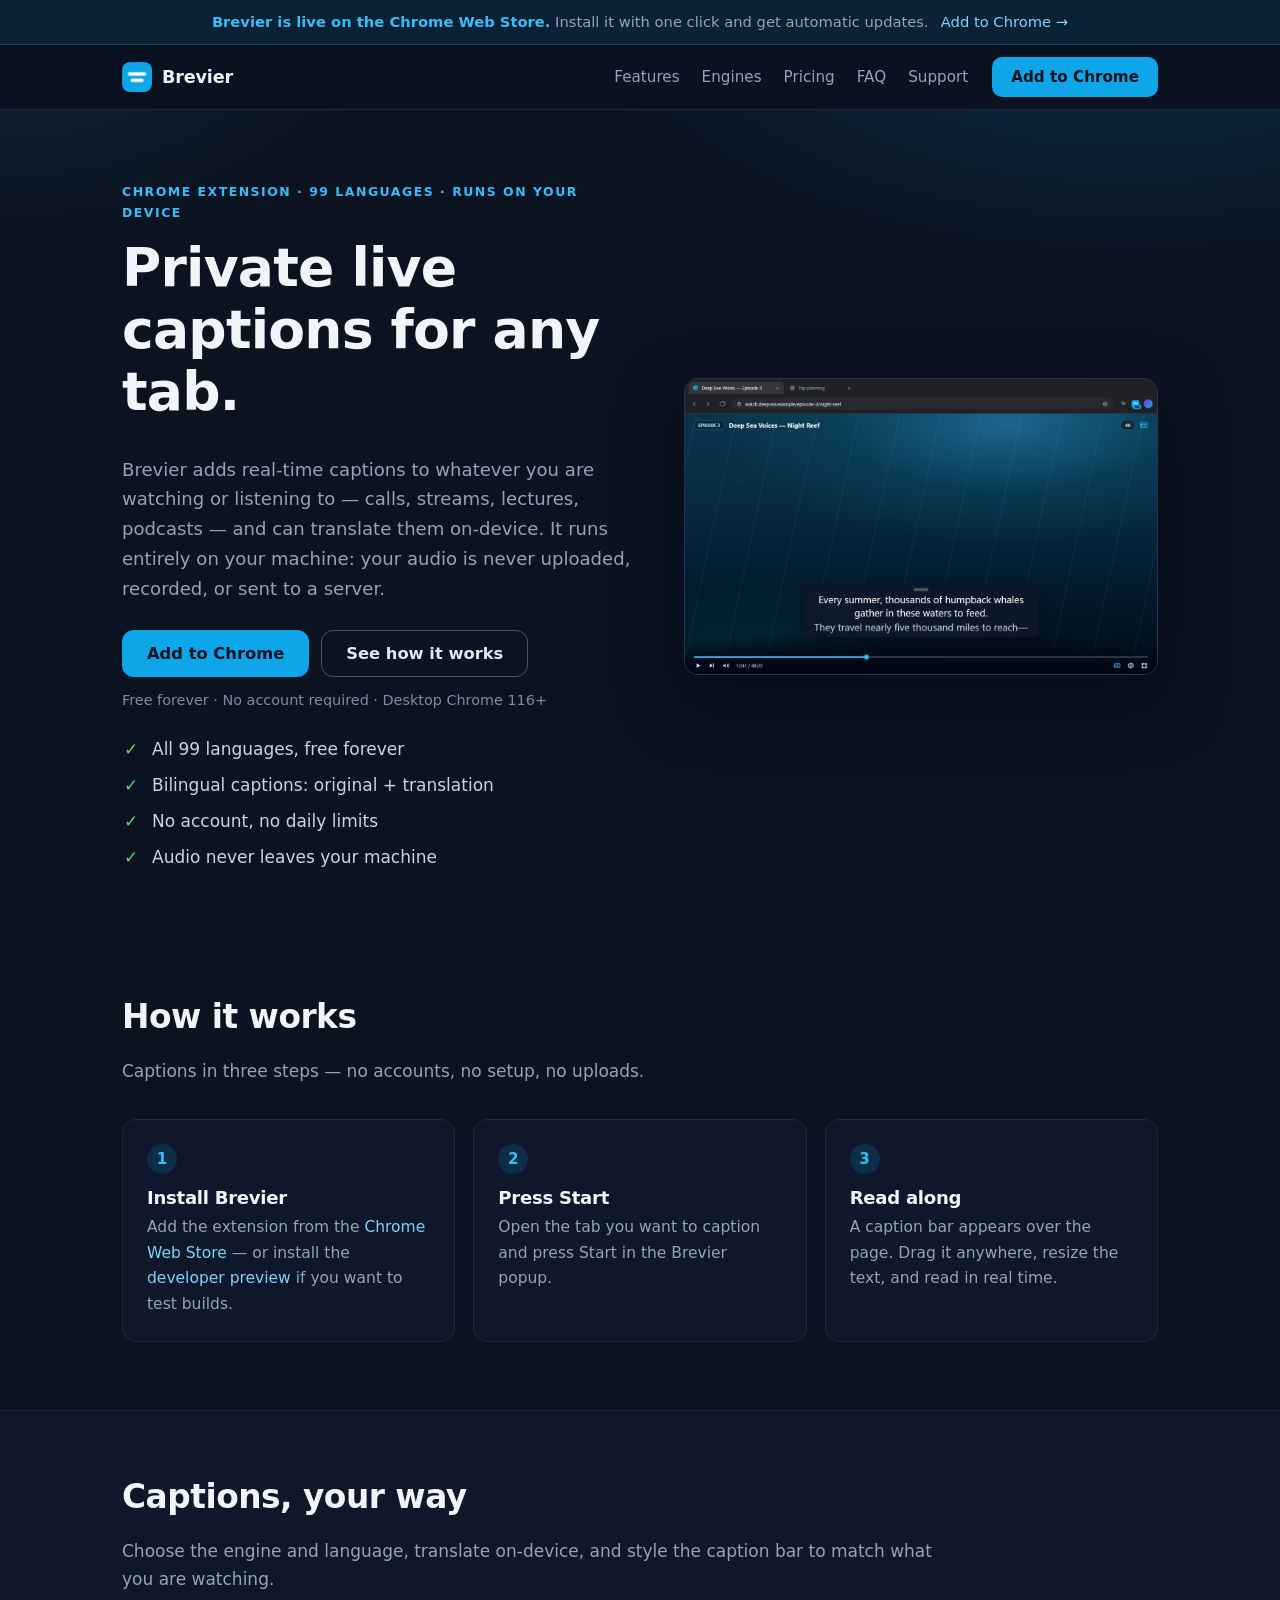
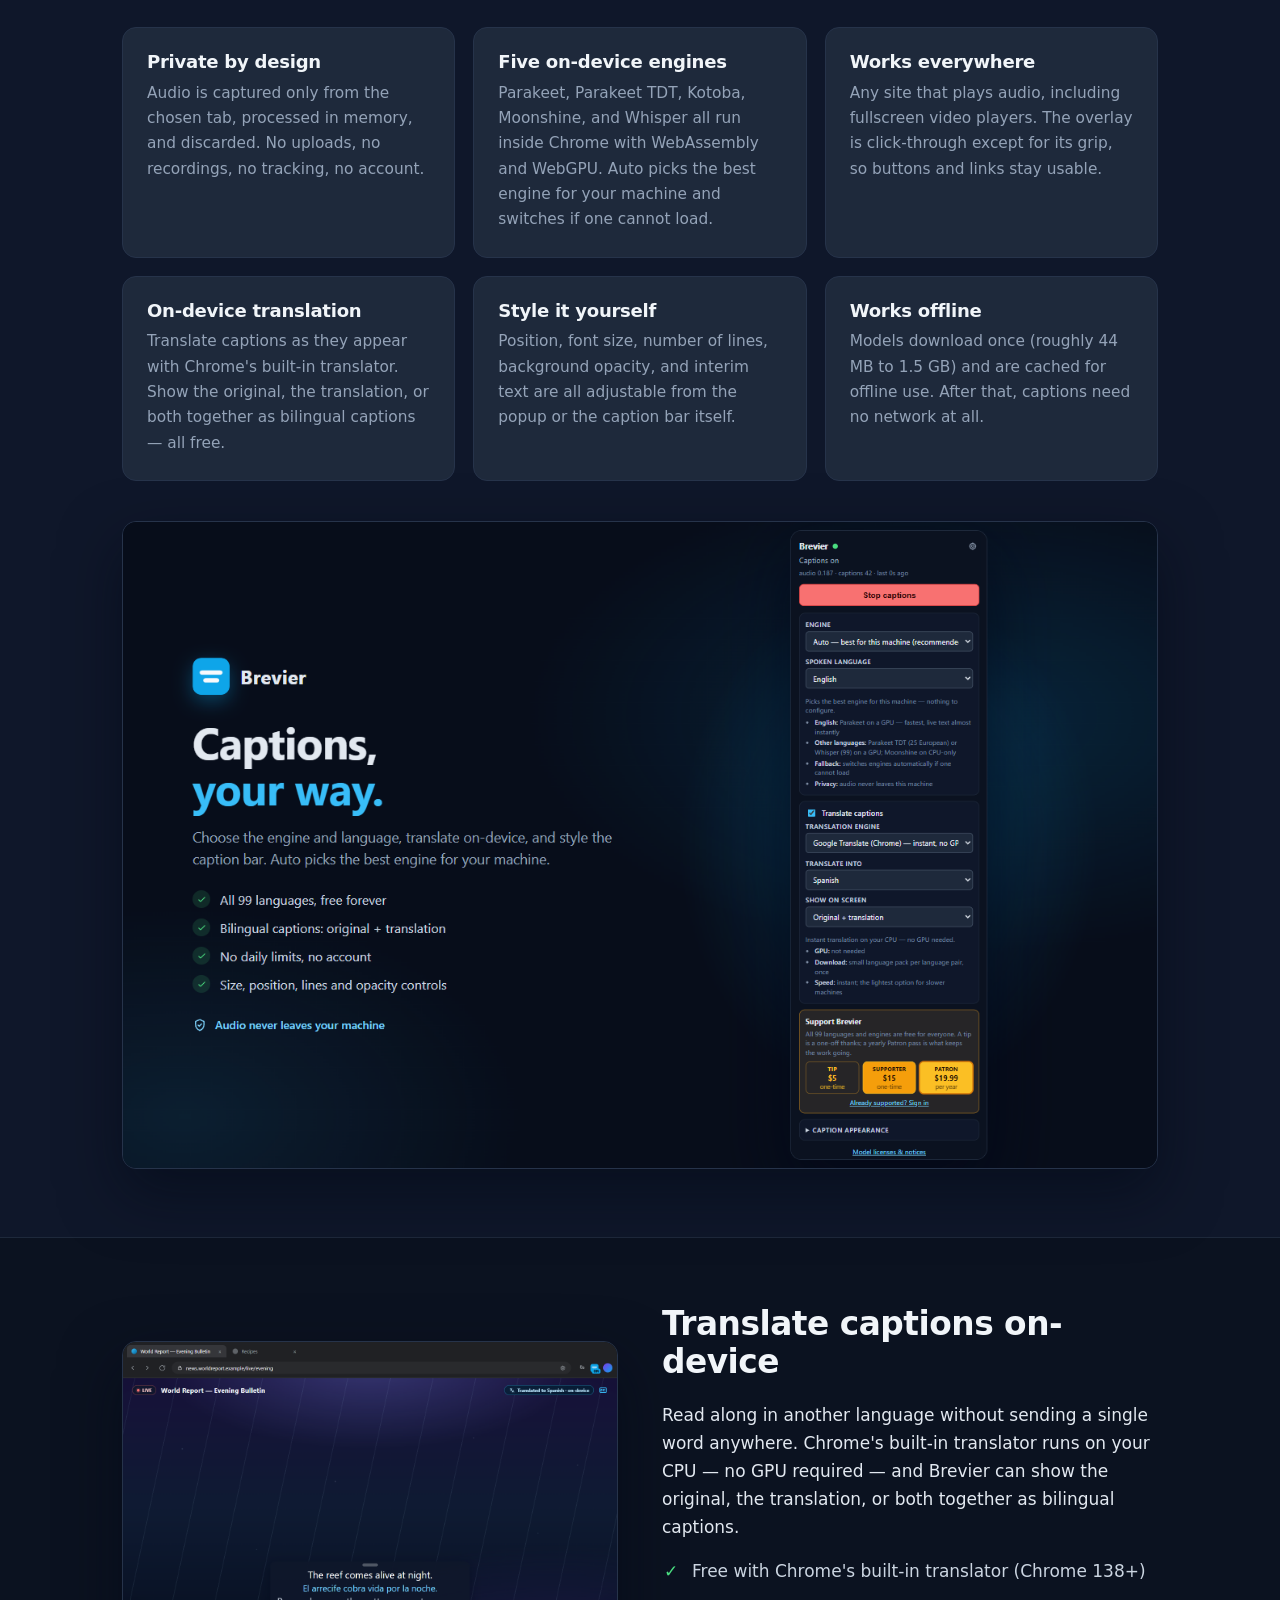
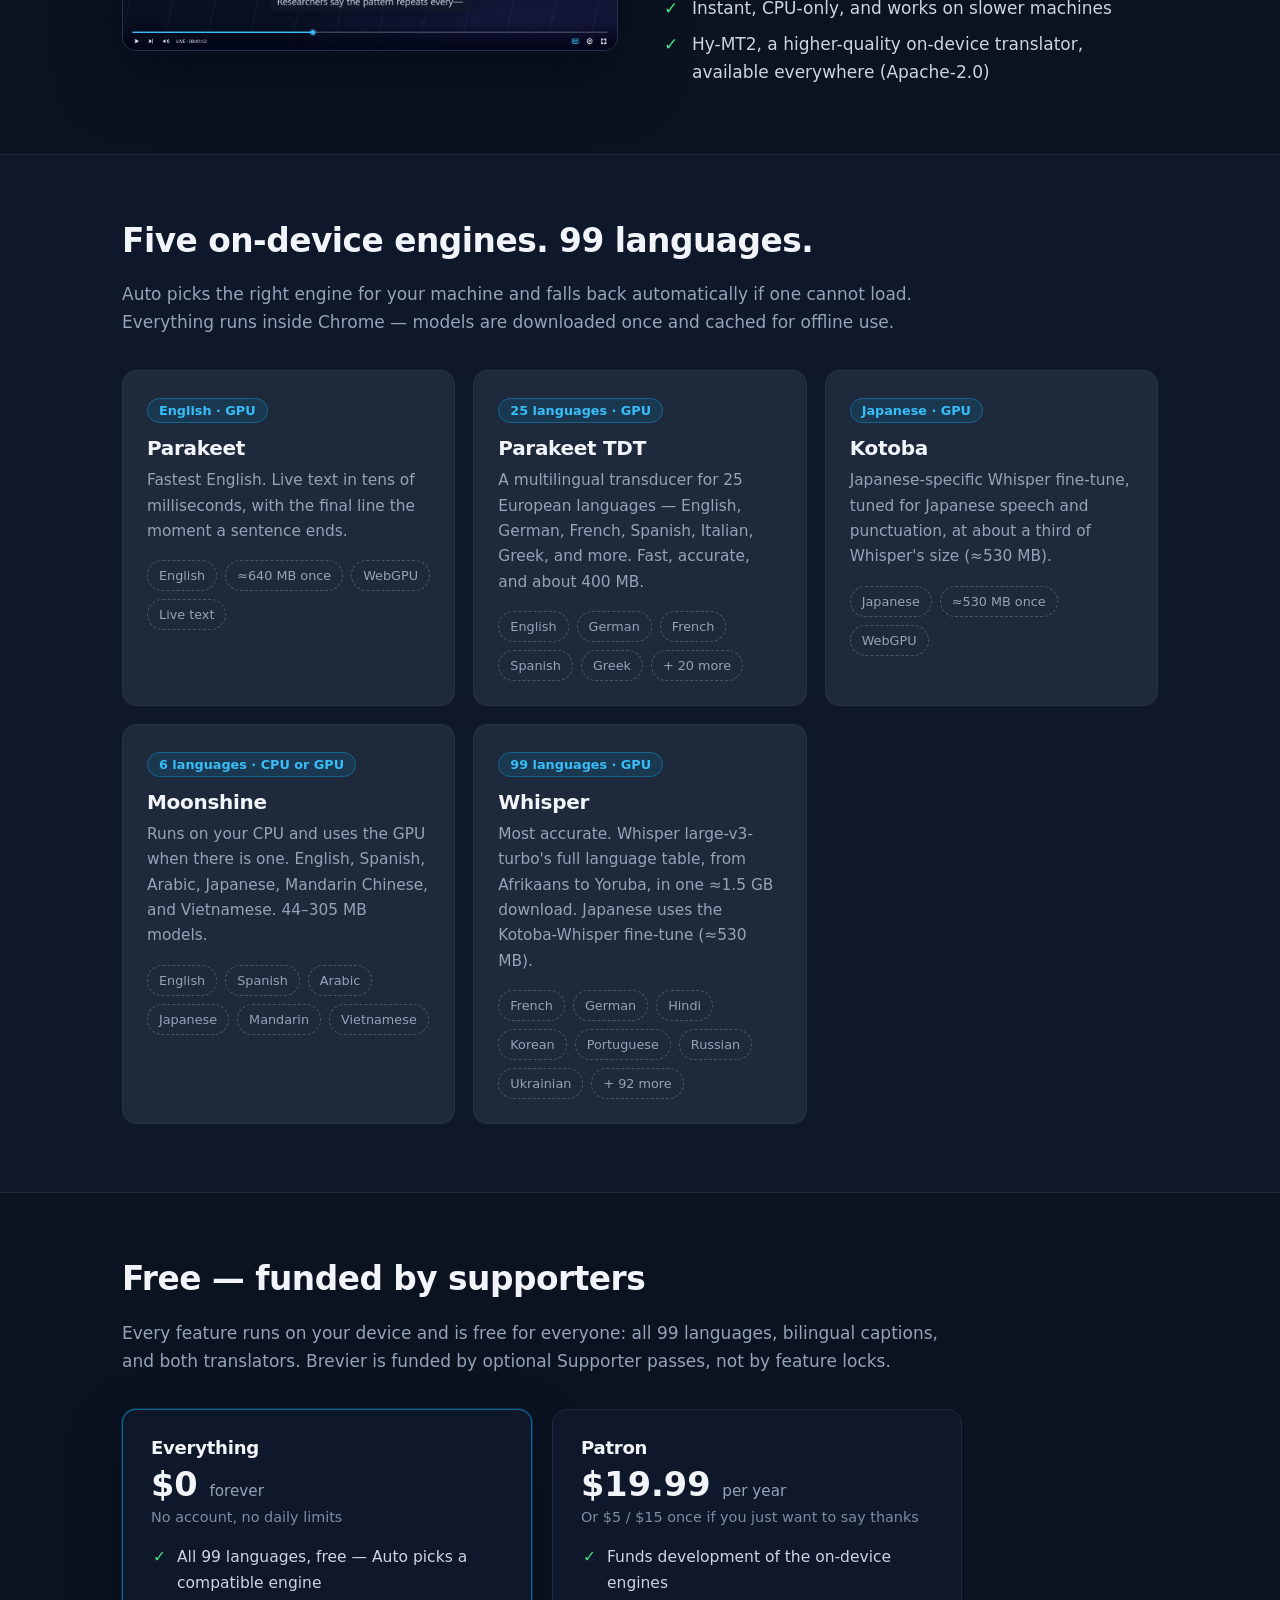
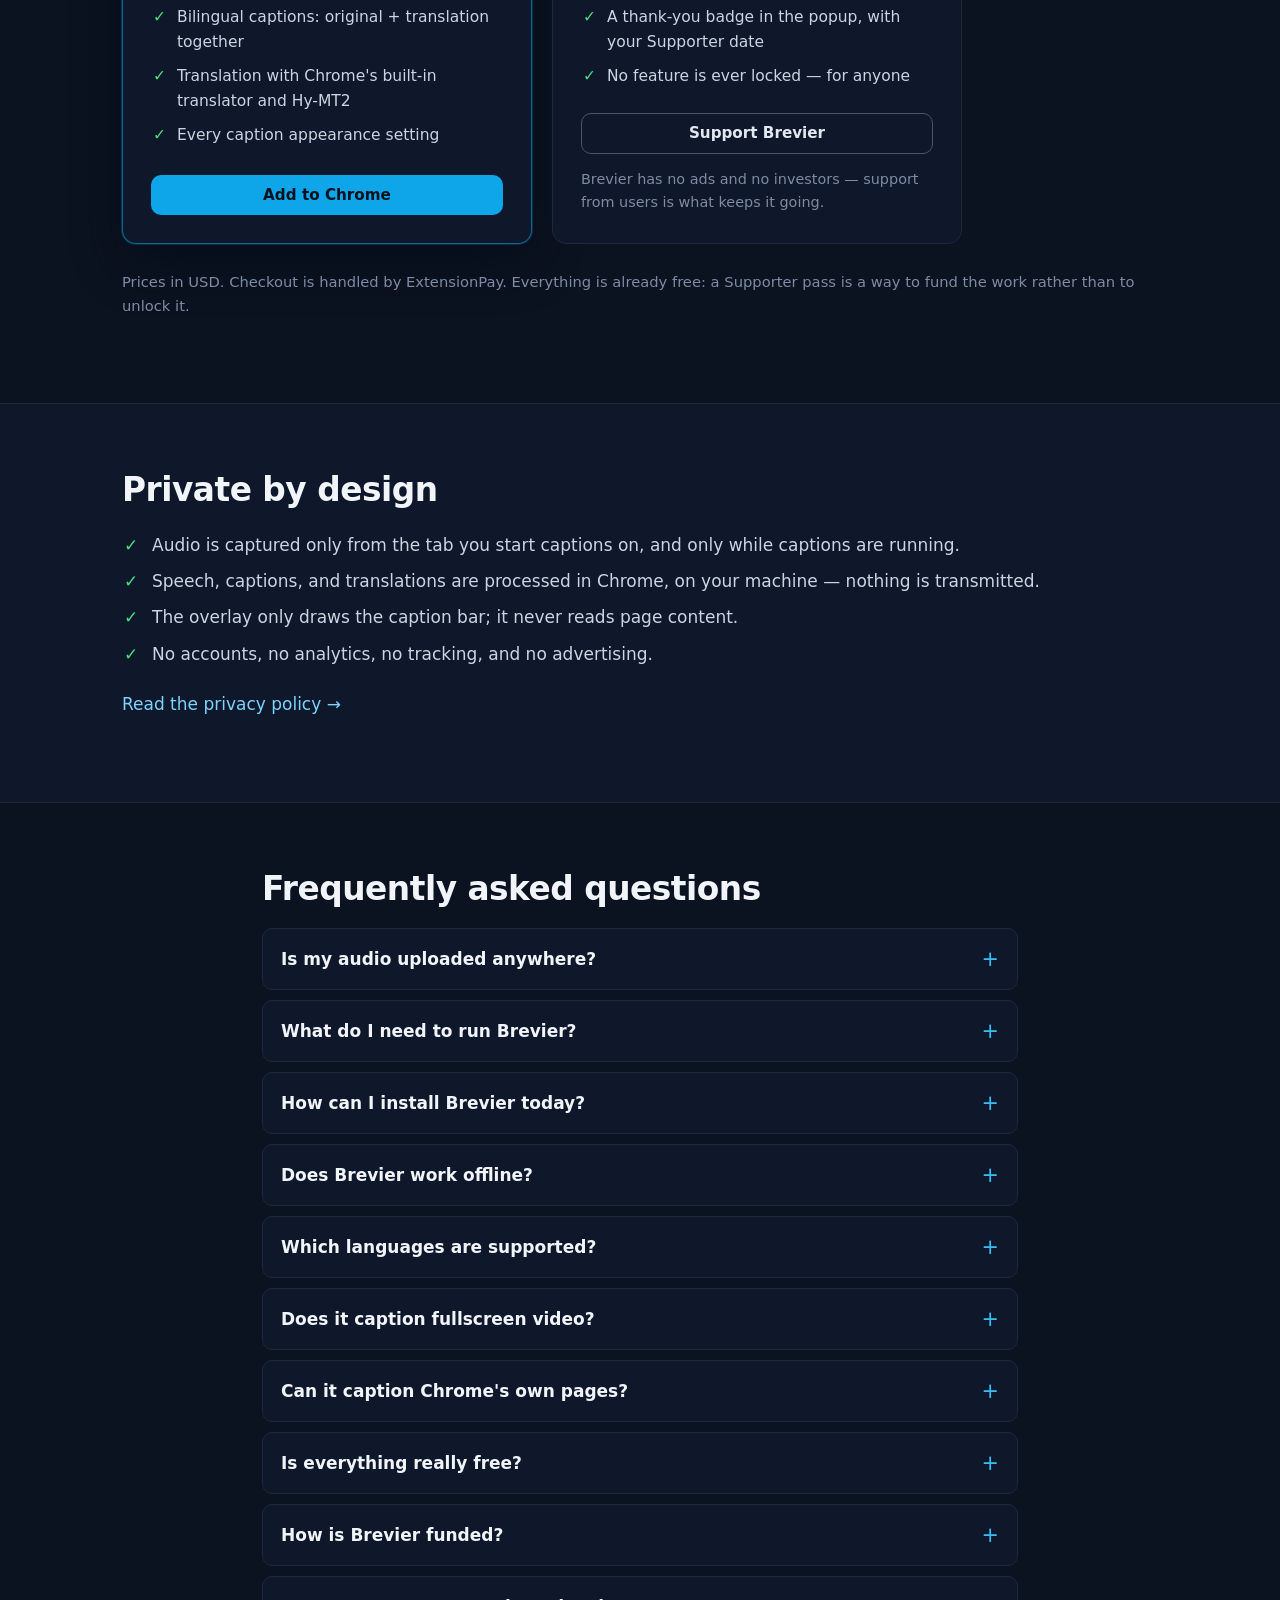
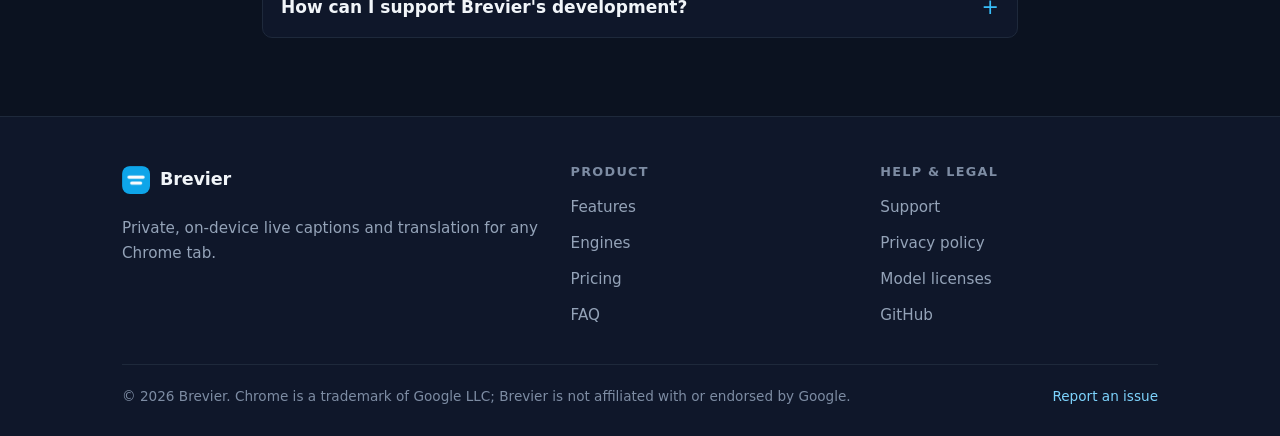
==== commit a504b0f7: "Publish site from brevier@3dc4051" ====
--- a/index.html
+++ b/index.html
@@ -3,10 +3,10 @@
   <head>
     <meta charset="utf-8" />
     <meta name="viewport" content="width=device-width, initial-scale=1" />
-    <title>Brevier — Private live captions for any tab (Chrome extension)</title>
+    <title>Brevier — Private live captions &amp; subtitles for any tab (Chrome extension)</title>
     <meta
       name="description"
-      content="Brevier adds on-device live captions and translation to any Chrome tab. Your audio never leaves your machine. All 99 languages are free, with bilingual captions and no account."
+      content="Brevier adds on-device live captions, subtitles and translation to any Chrome tab. Your audio never leaves your machine. All 99 languages are free, with bilingual captions and no account."
     />
     <link rel="canonical" href="https://konstbet.github.io/brevier-site/" />
     <meta name="theme-color" content="#0b1220" />
@@ -16,10 +16,10 @@
     <link rel="stylesheet" href="styles.css" />
     <meta property="og:type" content="website" />
     <meta property="og:site_name" content="Brevier" />
-    <meta property="og:title" content="Brevier — Private live captions for any tab" />
+    <meta property="og:title" content="Brevier — Private live captions &amp; subtitles for any tab" />
     <meta
       property="og:description"
-      content="On-device live captions for any Chrome tab. Audio never leaves your machine. All 99 languages are free."
+      content="On-device live captions and translation for any Chrome tab. Audio never leaves your machine. All 99 languages are free."
     />
     <meta property="og:url" content="https://konstbet.github.io/brevier-site/" />
     <meta property="og:image" content="https://konstbet.github.io/brevier-site/assets/01-live-captions-any-tab.png" />
@@ -27,10 +27,10 @@
     <meta property="og:image:height" content="800" />
     <meta property="og:image:alt" content="Brevier's caption bar showing live captions over a video stream in Chrome" />
     <meta name="twitter:card" content="summary_large_image" />
-    <meta name="twitter:title" content="Brevier — Private live captions for any tab" />
+    <meta name="twitter:title" content="Brevier — Private live captions &amp; subtitles for any tab" />
     <meta
       name="twitter:description"
-      content="On-device live captions for any Chrome tab. Audio never leaves your machine."
+      content="On-device live captions and translation for any Chrome tab. Audio never leaves your machine."
     />
     <meta name="twitter:image" content="https://konstbet.github.io/brevier-site/assets/01-live-captions-any-tab.png" />
     <script type="application/ld+json">
@@ -44,7 +44,7 @@
         "operatingSystem": "Windows, macOS, Linux, ChromeOS",
         "description": "On-device live captions and translation for any Chrome tab. Speech recognition runs locally with WebAssembly and WebGPU; audio never leaves the machine.",
         "screenshot": "https://konstbet.github.io/brevier-site/assets/01-live-captions-any-tab.png",
-        "softwareVersion": "0.5.0",
+        "softwareVersion": "0.5.1",
         "offers": [
           { "@type": "Offer", "name": "Free", "price": "0", "priceCurrency": "USD" },
           { "@type": "Offer", "name": "Tip (one-time)", "price": "5", "priceCurrency": "USD" },
@@ -184,12 +184,12 @@
       <section class="hero">
         <div class="container hero-grid">
           <div>
-            <p class="eyebrow">Chrome extension · Runs on your device</p>
+            <p class="eyebrow">Chrome extension · 99 languages · Runs on your device</p>
             <h1>Private live captions for any tab.</h1>
             <p class="lead">
               Brevier adds real-time captions to whatever you are watching or listening to — calls, streams,
-              lectures, podcasts — and runs entirely on your machine. Your audio is never uploaded, recorded, or
-              sent to a server.
+              lectures, podcasts — and can translate them on-device. It runs entirely on your machine: your audio
+              is never uploaded, recorded, or sent to a server.
             </p>
             <div class="cta-row">
               <a class="btn btn-primary btn-lg" href="install-dev.html" data-store-link>Add to Chrome</a>
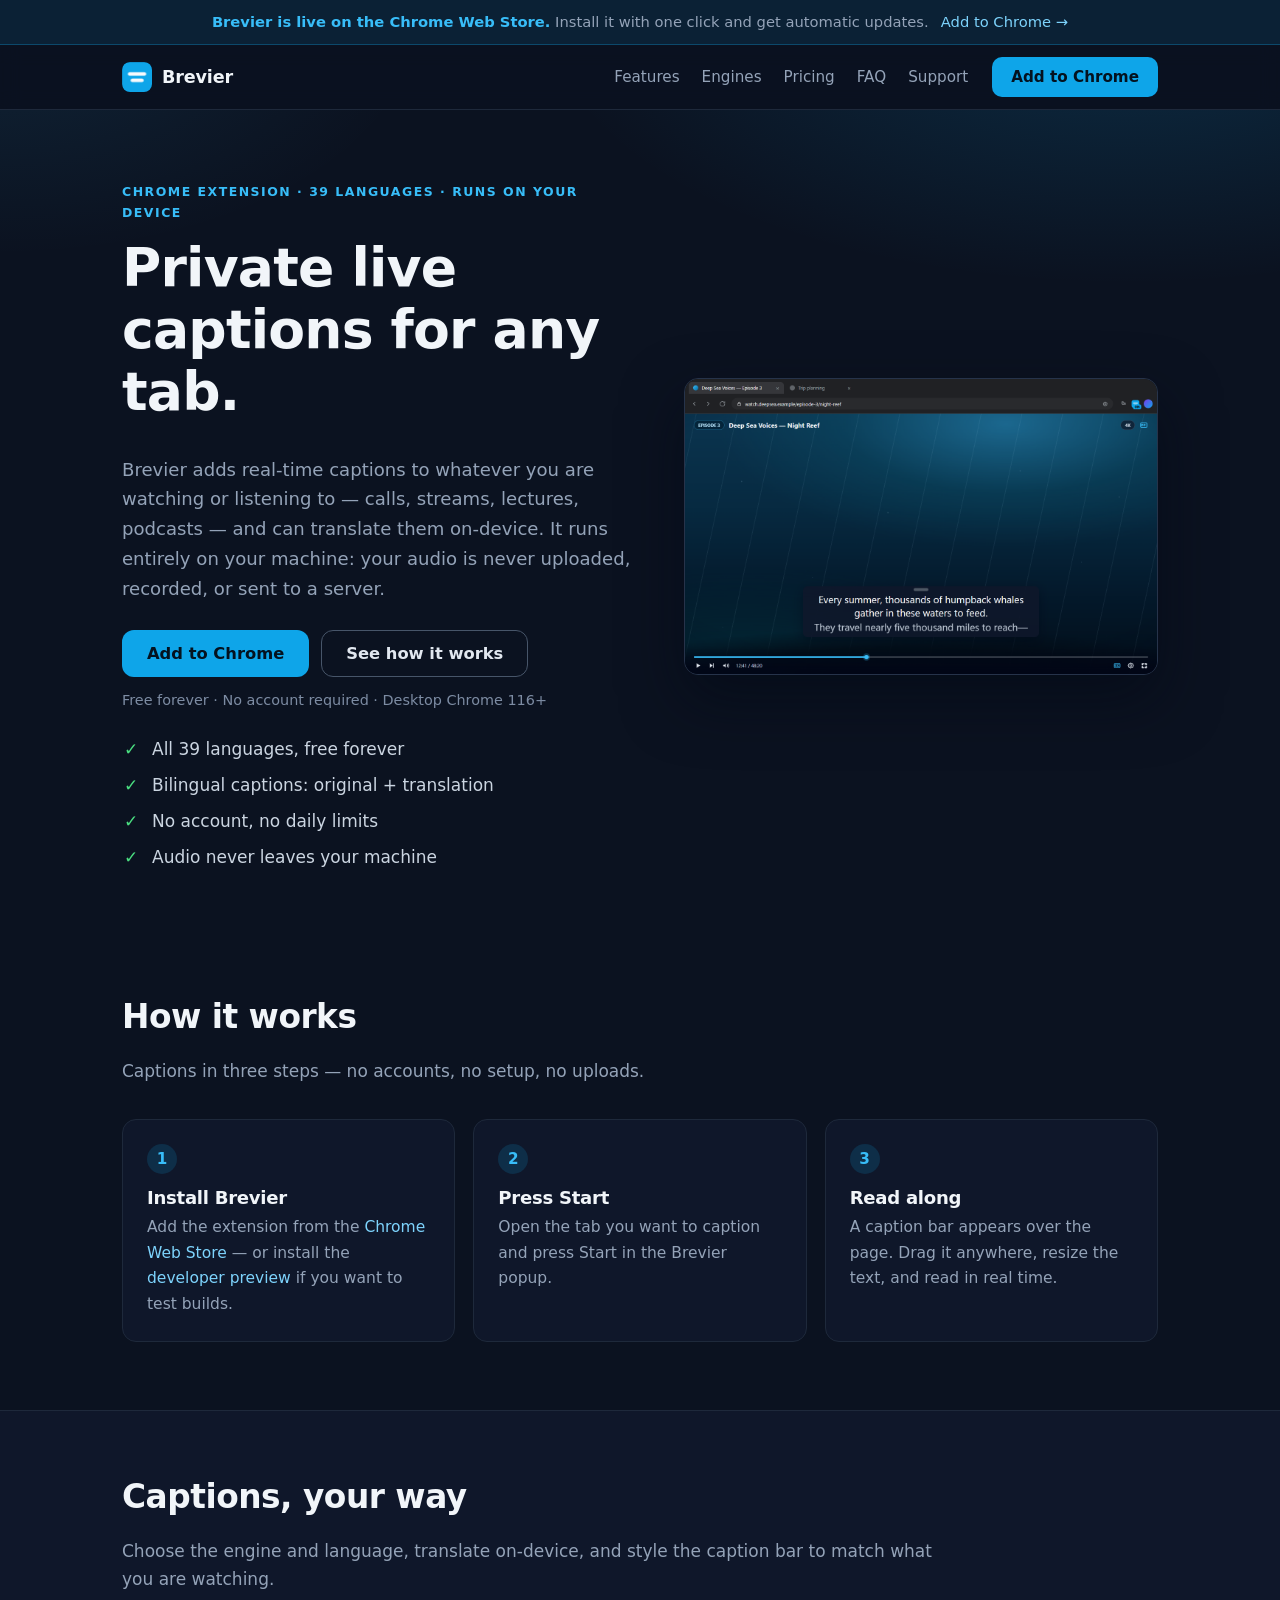
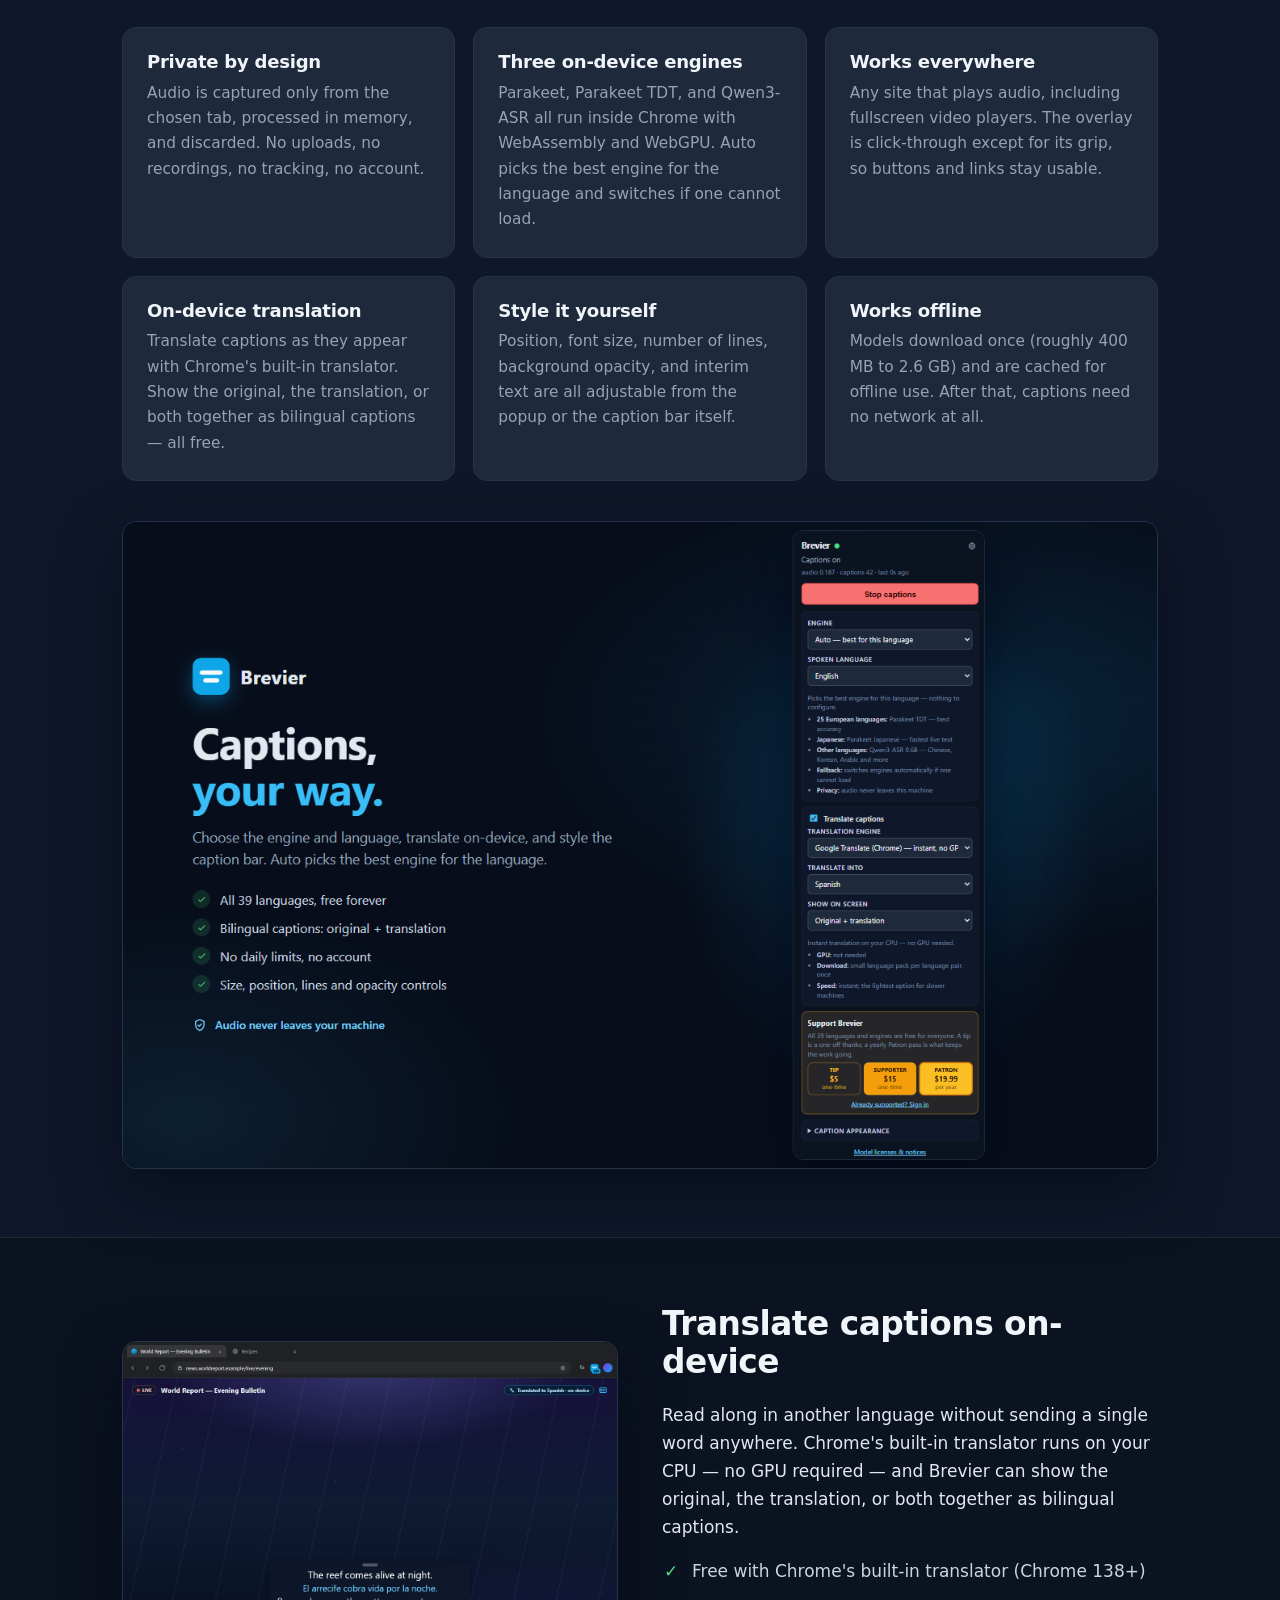
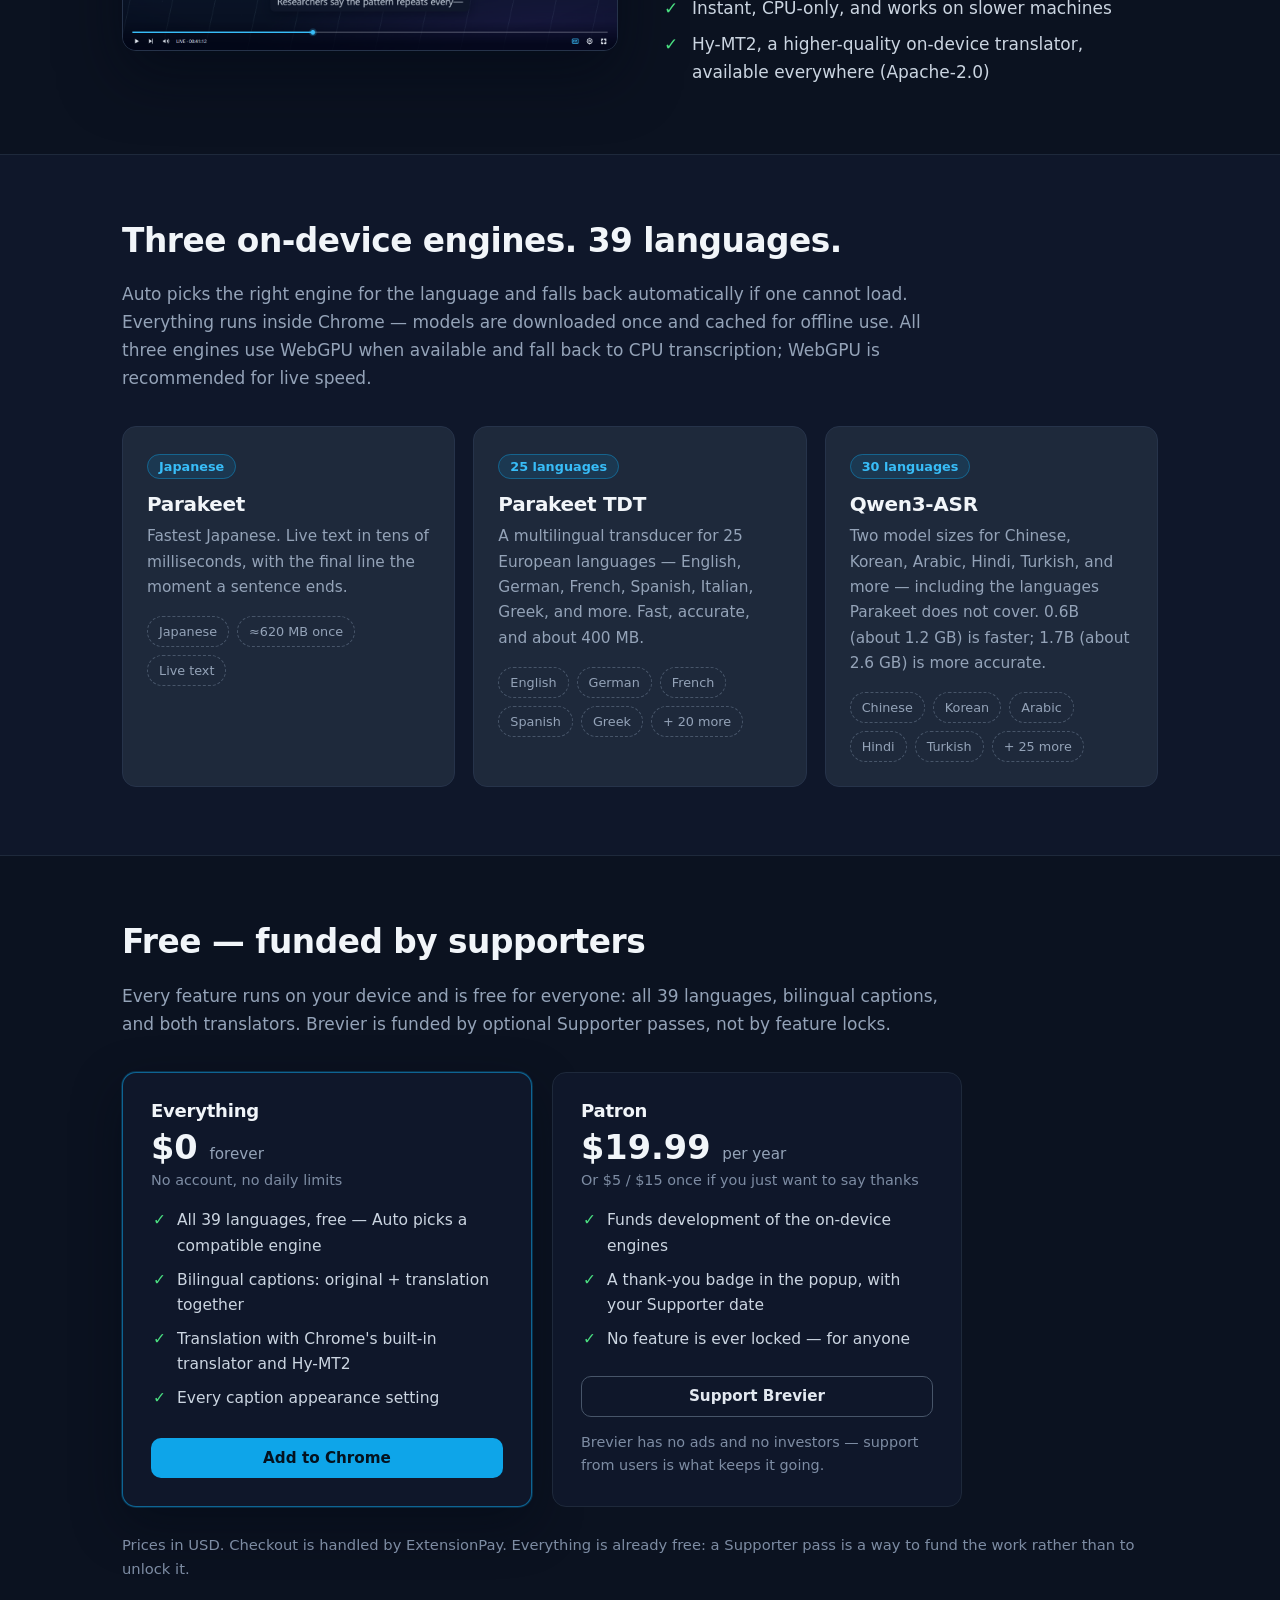
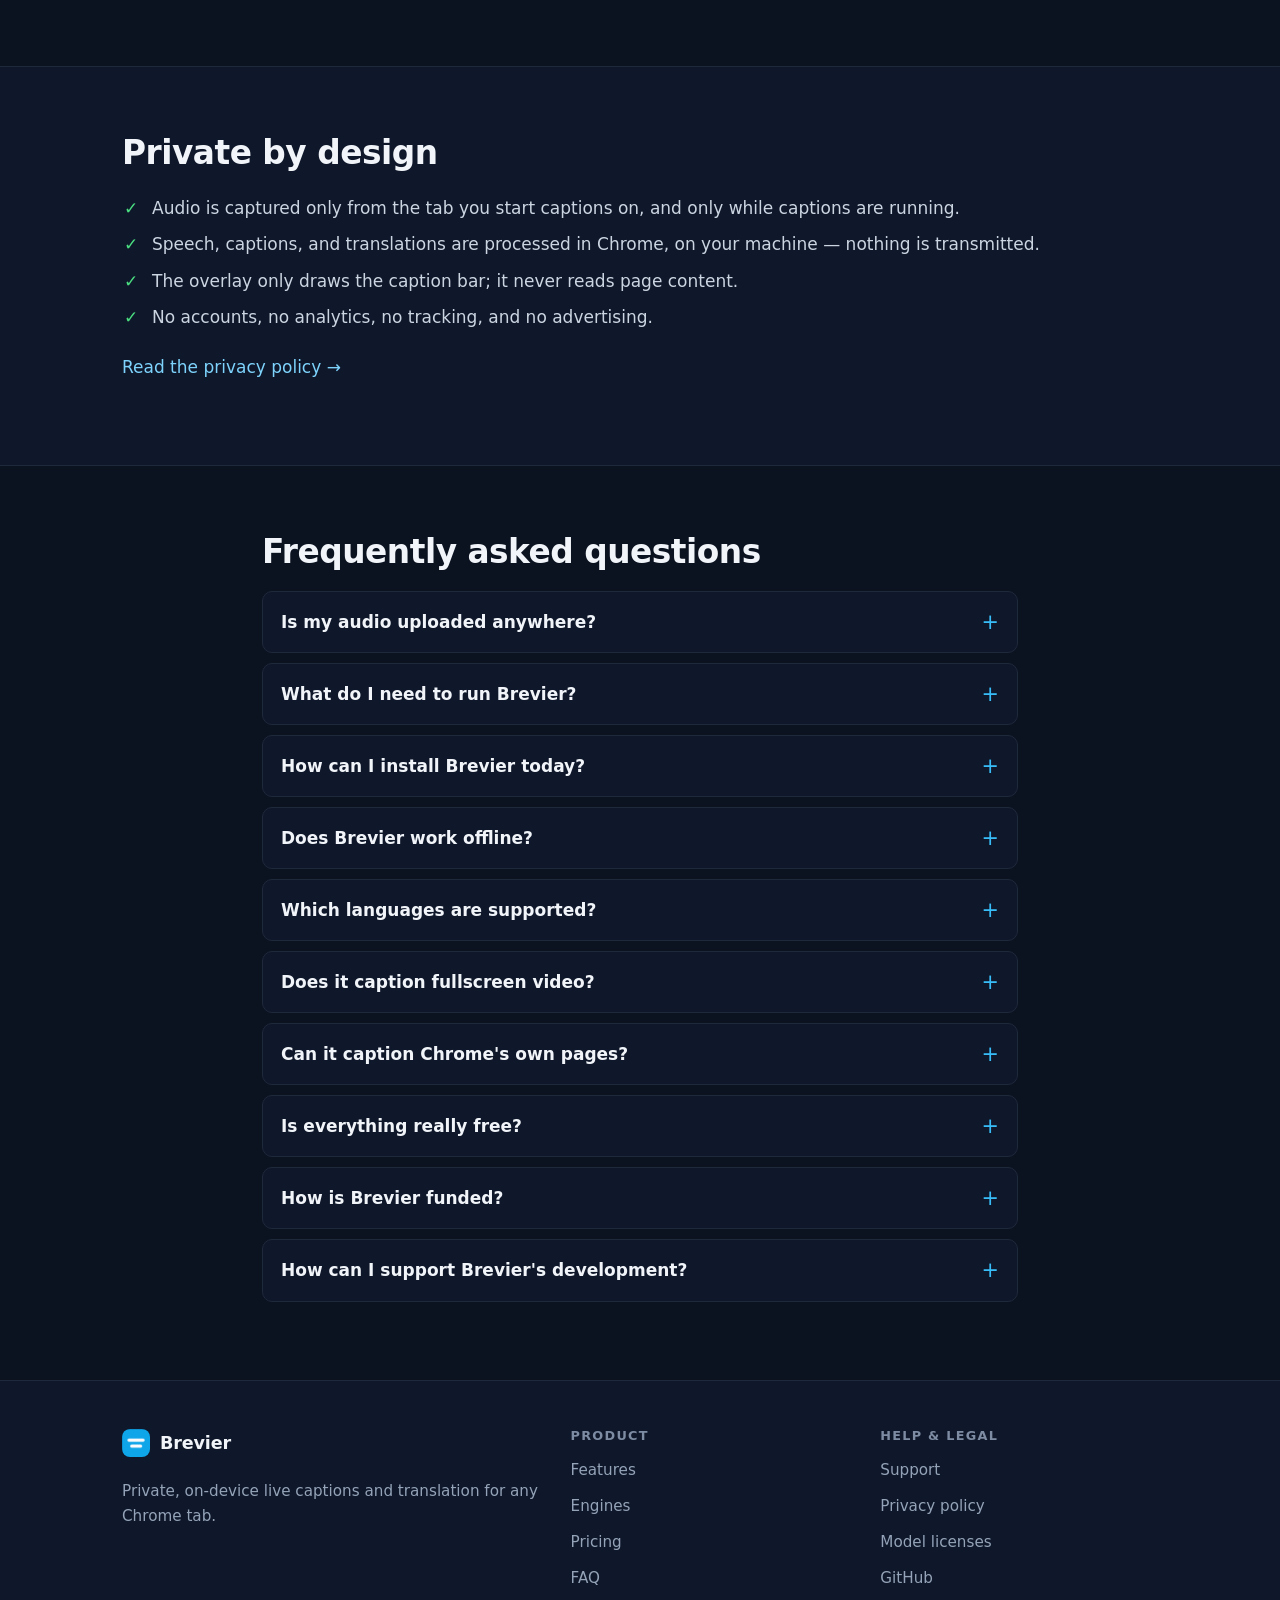
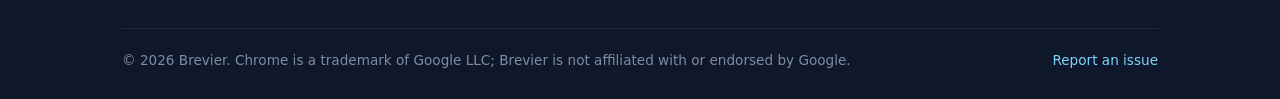
==== commit 18bf6ddc: "Publish site from brevier@0aaa137" ====
--- a/index.html
+++ b/index.html
@@ -6,7 +6,7 @@
     <title>Brevier — Private live captions &amp; subtitles for any tab (Chrome extension)</title>
     <meta
       name="description"
-      content="Brevier adds on-device live captions, subtitles and translation to any Chrome tab. Your audio never leaves your machine. All 99 languages are free, with bilingual captions and no account."
+      content="Brevier adds on-device live captions, subtitles and translation to any Chrome tab. Your audio never leaves your machine. All 39 languages are free, with bilingual captions and no account."
     />
     <link rel="canonical" href="https://konstbet.github.io/brevier-site/" />
     <meta name="theme-color" content="#0b1220" />
@@ -19,7 +19,7 @@
     <meta property="og:title" content="Brevier — Private live captions &amp; subtitles for any tab" />
     <meta
       property="og:description"
-      content="On-device live captions and translation for any Chrome tab. Audio never leaves your machine. All 99 languages are free."
+      content="On-device live captions and translation for any Chrome tab. Audio never leaves your machine. All 39 languages are free."
     />
     <meta property="og:url" content="https://konstbet.github.io/brevier-site/" />
     <meta property="og:image" content="https://konstbet.github.io/brevier-site/assets/01-live-captions-any-tab.png" />
@@ -44,7 +44,7 @@
         "operatingSystem": "Windows, macOS, Linux, ChromeOS",
         "description": "On-device live captions and translation for any Chrome tab. Speech recognition runs locally with WebAssembly and WebGPU; audio never leaves the machine.",
         "screenshot": "https://konstbet.github.io/brevier-site/assets/01-live-captions-any-tab.png",
-        "softwareVersion": "0.5.1",
+        "softwareVersion": "0.6.0",
         "offers": [
           { "@type": "Offer", "name": "Free", "price": "0", "priceCurrency": "USD" },
           { "@type": "Offer", "name": "Tip (one-time)", "price": "5", "priceCurrency": "USD" },
@@ -53,8 +53,8 @@
         ],
         "featureList": [
           "On-device live captions for any Chrome tab",
-          "Five on-device engines: Parakeet, Parakeet TDT, Kotoba, Moonshine, and Whisper",
-          "All 99 languages free, with bilingual original + translation captions",
+          "Three on-device engines: Parakeet, Parakeet TDT, and Qwen3-ASR",
+          "All 39 languages free, with bilingual original + translation captions",
           "On-device caption translation with Chrome's built-in translator",
           "Draggable, click-through caption overlay above fullscreen video"
         ]
@@ -78,7 +78,7 @@
             "name": "What do I need to run Brevier?",
             "acceptedAnswer": {
               "@type": "Answer",
-              "text": "Desktop Chrome 116 or newer. Chrome's built-in translator (for caption translation) needs Chrome 138 or newer. A GPU with WebGPU is required for Parakeet, Parakeet TDT, Kotoba, Whisper and Hy-MT2; Moonshine runs on CPU-only machines."
+              "text": "Desktop Chrome 116 or newer. Chrome's built-in translator (for caption translation) needs Chrome 138 or newer. Brevier uses WebGPU when available and falls back to CPU transcription; WebGPU is recommended for live speed."
             }
           },
           {
@@ -94,7 +94,7 @@
             "name": "Does Brevier work offline?",
             "acceptedAnswer": {
               "@type": "Answer",
-              "text": "After the first model download, yes. Models are cached locally and reused — roughly 44 MB to 1.5 GB depending on the engine and model."
+              "text": "After the first model download, yes. Models are cached locally and reused — roughly 400 MB to 2.6 GB depending on the engine and model."
             }
           },
           {
@@ -102,7 +102,7 @@
             "name": "Which languages are supported?",
             "acceptedAnswer": {
               "@type": "Answer",
-              "text": "All 99 languages are free — Auto picks an engine that supports the selected language — with no account and no daily limits. Bilingual captions (original + translation together) are free too."
+              "text": "All 39 languages are free — Auto picks an engine that supports the selected language — with no account and no daily limits. Bilingual captions (original + translation together) are free too."
             }
           },
           {
@@ -126,7 +126,7 @@
             "name": "Is everything really free?",
             "acceptedAnswer": {
               "@type": "Answer",
-              "text": "Every feature is free, with no account and no daily limits: all 99 transcription languages, bilingual captions, and translation with Chrome's built-in translator or Hy-MT2."
+              "text": "Every feature is free, with no account and no daily limits: all 39 transcription languages, bilingual captions, and translation with Chrome's built-in translator or Hy-MT2."
             }
           },
           {
@@ -184,7 +184,7 @@
       <section class="hero">
         <div class="container hero-grid">
           <div>
-            <p class="eyebrow">Chrome extension · 99 languages · Runs on your device</p>
+            <p class="eyebrow">Chrome extension · 39 languages · Runs on your device</p>
             <h1>Private live captions for any tab.</h1>
             <p class="lead">
               Brevier adds real-time captions to whatever you are watching or listening to — calls, streams,
@@ -197,7 +197,7 @@
             </div>
             <p class="cta-note">Free forever · No account required · Desktop Chrome 116+</p>
             <ul class="check-list">
-              <li>All 99 languages, free forever</li>
+              <li>All 39 languages, free forever</li>
               <li>Bilingual captions: original + translation</li>
               <li>No account, no daily limits</li>
               <li>Audio never leaves your machine</li>
@@ -255,10 +255,10 @@
               </p>
             </article>
             <article class="card">
-              <h3>Five on-device engines</h3>
-              <p>
-                Parakeet, Parakeet TDT, Kotoba, Moonshine, and Whisper all run inside Chrome with WebAssembly and
-                WebGPU. Auto picks the best engine for your machine and switches if one cannot load.
+              <h3>Three on-device engines</h3>
+              <p>
+                Parakeet, Parakeet TDT, and Qwen3-ASR all run inside Chrome with WebAssembly and WebGPU. Auto
+                picks the best engine for the language and switches if one cannot load.
               </p>
             </article>
             <article class="card">
@@ -285,7 +285,7 @@
             <article class="card">
               <h3>Works offline</h3>
               <p>
-                Models download once (roughly 44 MB to 1.5 GB) and are cached for offline use. After that,
+                Models download once (roughly 400 MB to 2.6 GB) and are cached for offline use. After that,
                 captions need no network at all.
               </p>
             </article>
@@ -331,28 +331,29 @@
 
       <section class="section alt" id="engines">
         <div class="container">
-          <h2>Five on-device engines. 99 languages.</h2>
+          <h2>Three on-device engines. 39 languages.</h2>
           <p class="section-lead">
-            Auto picks the right engine for your machine and falls back automatically if one cannot load.
-            Everything runs inside Chrome — models are downloaded once and cached for offline use.
+            Auto picks the right engine for the language and falls back automatically if one cannot load.
+            Everything runs inside Chrome — models are downloaded once and cached for offline use. All three
+            engines use WebGPU when available and fall back to CPU transcription; WebGPU is recommended for live
+            speed.
           </p>
           <div class="engine-grid">
             <article class="card engine">
-              <span class="chip solid">English · GPU</span>
+              <span class="chip solid">Japanese</span>
               <h3>Parakeet</h3>
               <p>
-                Fastest English. Live text in tens of milliseconds, with the final line the moment a sentence
+                Fastest Japanese. Live text in tens of milliseconds, with the final line the moment a sentence
                 ends.
               </p>
               <div class="chip-row">
-                <span class="chip">English</span>
-                <span class="chip">≈640 MB once</span>
-                <span class="chip">WebGPU</span>
+                <span class="chip">Japanese</span>
+                <span class="chip">≈620 MB once</span>
                 <span class="chip">Live text</span>
               </div>
             </article>
             <article class="card engine">
-              <span class="chip solid">25 languages · GPU</span>
+              <span class="chip solid">25 languages</span>
               <h3>Parakeet TDT</h3>
               <p>
                 A multilingual transducer for 25 European languages — English, German, French, Spanish, Italian,
@@ -368,50 +369,19 @@
               </div>
             </article>
             <article class="card engine">
-              <span class="chip solid">Japanese · GPU</span>
-              <h3>Kotoba</h3>
-              <p>
-                Japanese-specific Whisper fine-tune, tuned for Japanese speech and punctuation, at about a third
-                of Whisper's size (≈530 MB).
+              <span class="chip solid">30 languages</span>
+              <h3>Qwen3-ASR</h3>
+              <p>
+                Two model sizes for Chinese, Korean, Arabic, Hindi, Turkish, and more — including the languages
+                Parakeet does not cover. 0.6B (about 1.2 GB) is faster; 1.7B (about 2.6 GB) is more accurate.
               </p>
               <div class="chip-row">
-                <span class="chip">Japanese</span>
-                <span class="chip">≈530 MB once</span>
-                <span class="chip">WebGPU</span>
-              </div>
-            </article>
-            <article class="card engine">
-              <span class="chip solid">6 languages · CPU or GPU</span>
-              <h3>Moonshine</h3>
-              <p>
-                Runs on your CPU and uses the GPU when there is one. English, Spanish, Arabic, Japanese, Mandarin
-                Chinese, and Vietnamese. 44–305 MB models.
-              </p>
-              <div class="chip-row">
-                <span class="chip">English</span>
-                <span class="chip">Spanish</span>
+                <span class="chip">Chinese</span>
+                <span class="chip">Korean</span>
                 <span class="chip">Arabic</span>
-                <span class="chip">Japanese</span>
-                <span class="chip">Mandarin</span>
-                <span class="chip">Vietnamese</span>
-              </div>
-            </article>
-            <article class="card engine">
-              <span class="chip solid">99 languages · GPU</span>
-              <h3>Whisper</h3>
-              <p>
-                Most accurate. Whisper large-v3-turbo's full language table, from Afrikaans to Yoruba, in one
-                ≈1.5 GB download. Japanese uses the Kotoba-Whisper fine-tune (≈530 MB).
-              </p>
-              <div class="chip-row">
-                <span class="chip">French</span>
-                <span class="chip">German</span>
                 <span class="chip">Hindi</span>
-                <span class="chip">Korean</span>
-                <span class="chip">Portuguese</span>
-                <span class="chip">Russian</span>
-                <span class="chip">Ukrainian</span>
-                <span class="chip">+ 92 more</span>
+                <span class="chip">Turkish</span>
+                <span class="chip">+ 25 more</span>
               </div>
             </article>
           </div>
@@ -422,7 +392,7 @@
         <div class="container">
           <h2>Free — funded by supporters</h2>
           <p class="section-lead">
-            Every feature runs on your device and is free for everyone: all 99 languages, bilingual captions,
+            Every feature runs on your device and is free for everyone: all 39 languages, bilingual captions,
             and both translators. Brevier is funded by optional Supporter passes, not by feature locks.
           </p>
           <div class="pricing">
@@ -431,7 +401,7 @@
               <p class="price">$0 <span>forever</span></p>
               <p class="price-note">No account, no daily limits</p>
               <ul>
-                <li>All 99 languages, free — Auto picks a compatible engine</li>
+                <li>All 39 languages, free — Auto picks a compatible engine</li>
                 <li>Bilingual captions: original + translation together</li>
                 <li>Translation with Chrome's built-in translator and Hy-MT2</li>
                 <li>Every caption appearance setting</li>
@@ -486,8 +456,8 @@
             <summary>What do I need to run Brevier?</summary>
             <p>
               Desktop Chrome 116 or newer. Chrome's built-in translator (for caption translation) needs Chrome
-              138 or newer. A GPU with WebGPU is required for Parakeet, Parakeet TDT, Kotoba, Whisper and Hy-MT2;
-              Moonshine runs on CPU-only machines.
+              138 or newer. Brevier uses WebGPU when available and falls back to CPU transcription; WebGPU is
+              recommended for live speed.
             </p>
           </details>
 
@@ -505,7 +475,7 @@
           <details>
             <summary>Does Brevier work offline?</summary>
             <p>
-              After the first model download, yes. Models are cached locally and reused — roughly 44 MB to 1.5 GB
+              After the first model download, yes. Models are cached locally and reused — roughly 400 MB to 2.6 GB
               depending on the engine and model.
             </p>
           </details>
@@ -513,7 +483,7 @@
           <details>
             <summary>Which languages are supported?</summary>
             <p>
-              All 99 languages are free — Auto picks an engine that supports the selected language — with no
+              All 39 languages are free — Auto picks an engine that supports the selected language — with no
               account and no daily limits. Bilingual captions (original + translation together) are free too.
             </p>
           </details>
@@ -537,7 +507,7 @@
           <details>
             <summary>Is everything really free?</summary>
             <p>
-              Every feature is free, with no account and no daily limits: all 99 transcription languages,
+              Every feature is free, with no account and no daily limits: all 39 transcription languages,
               bilingual captions, and translation with Chrome's built-in translator or Hy-MT2.
             </p>
           </details>
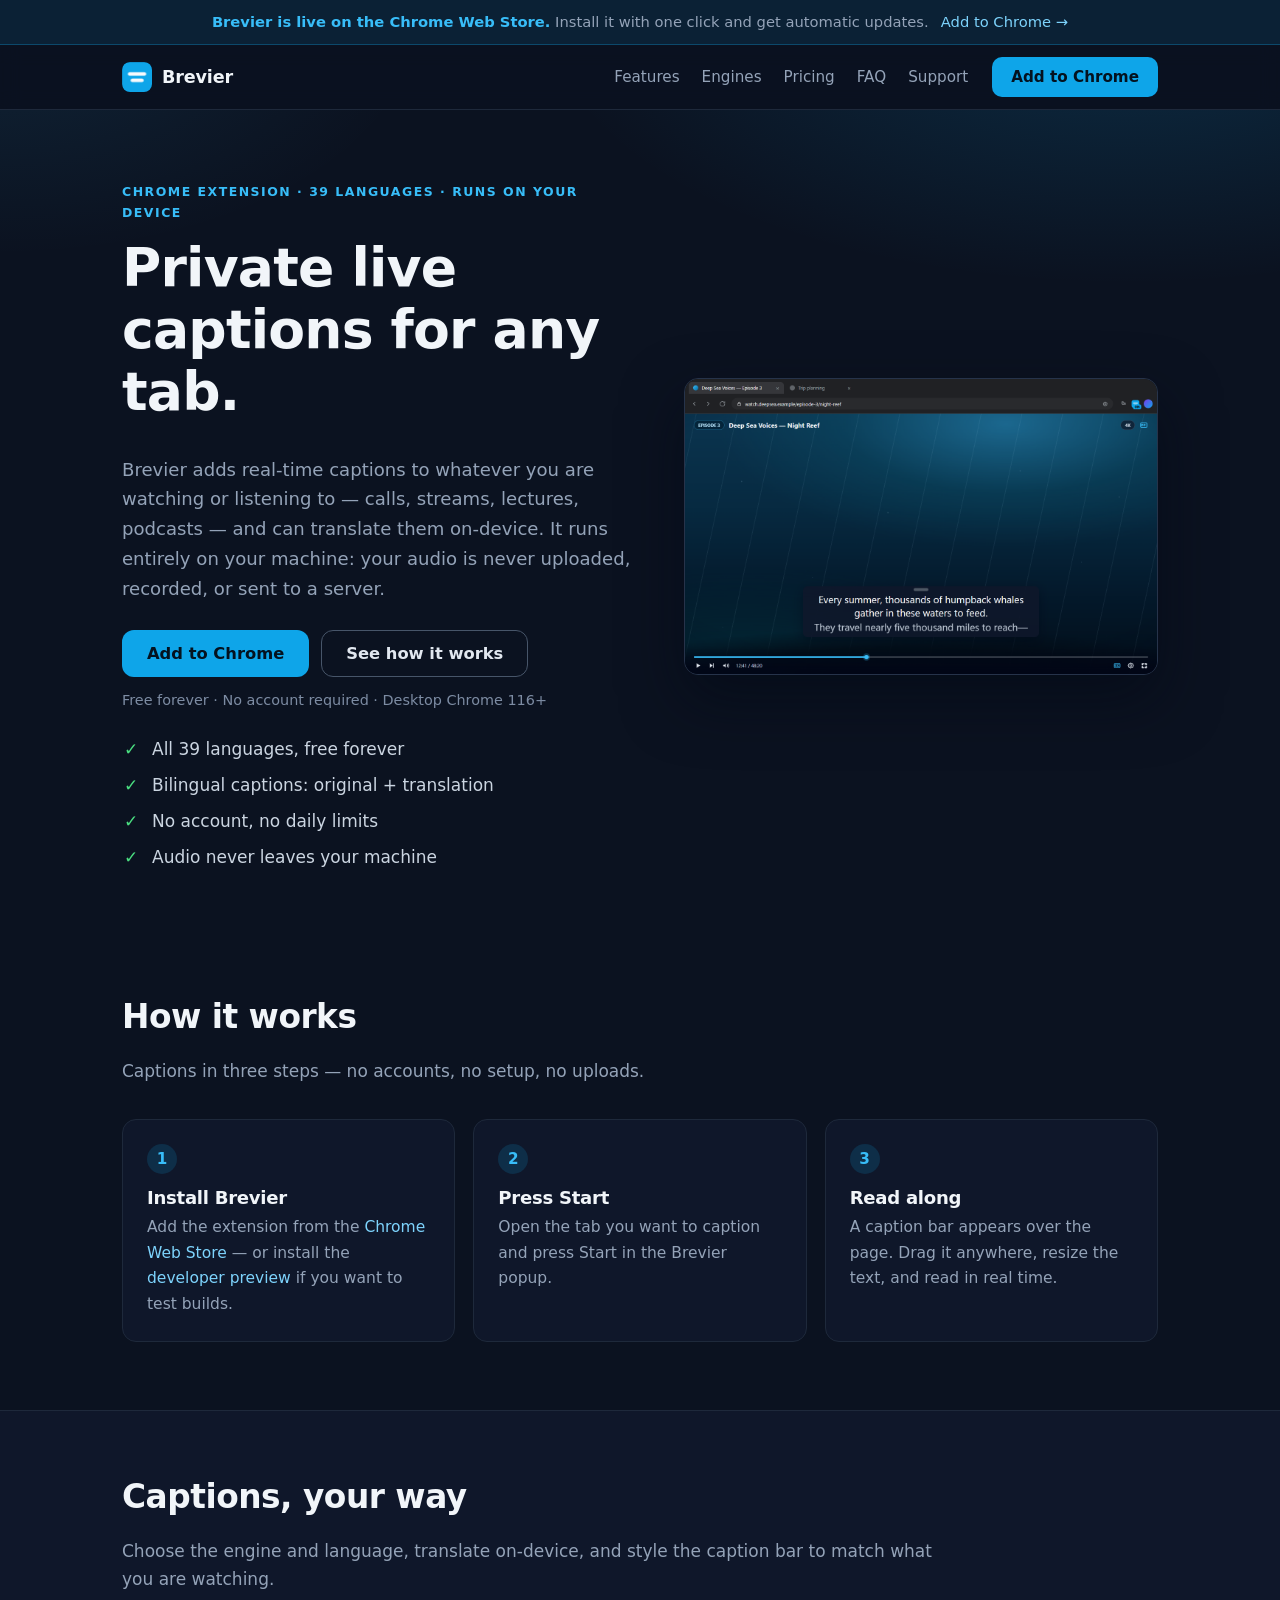
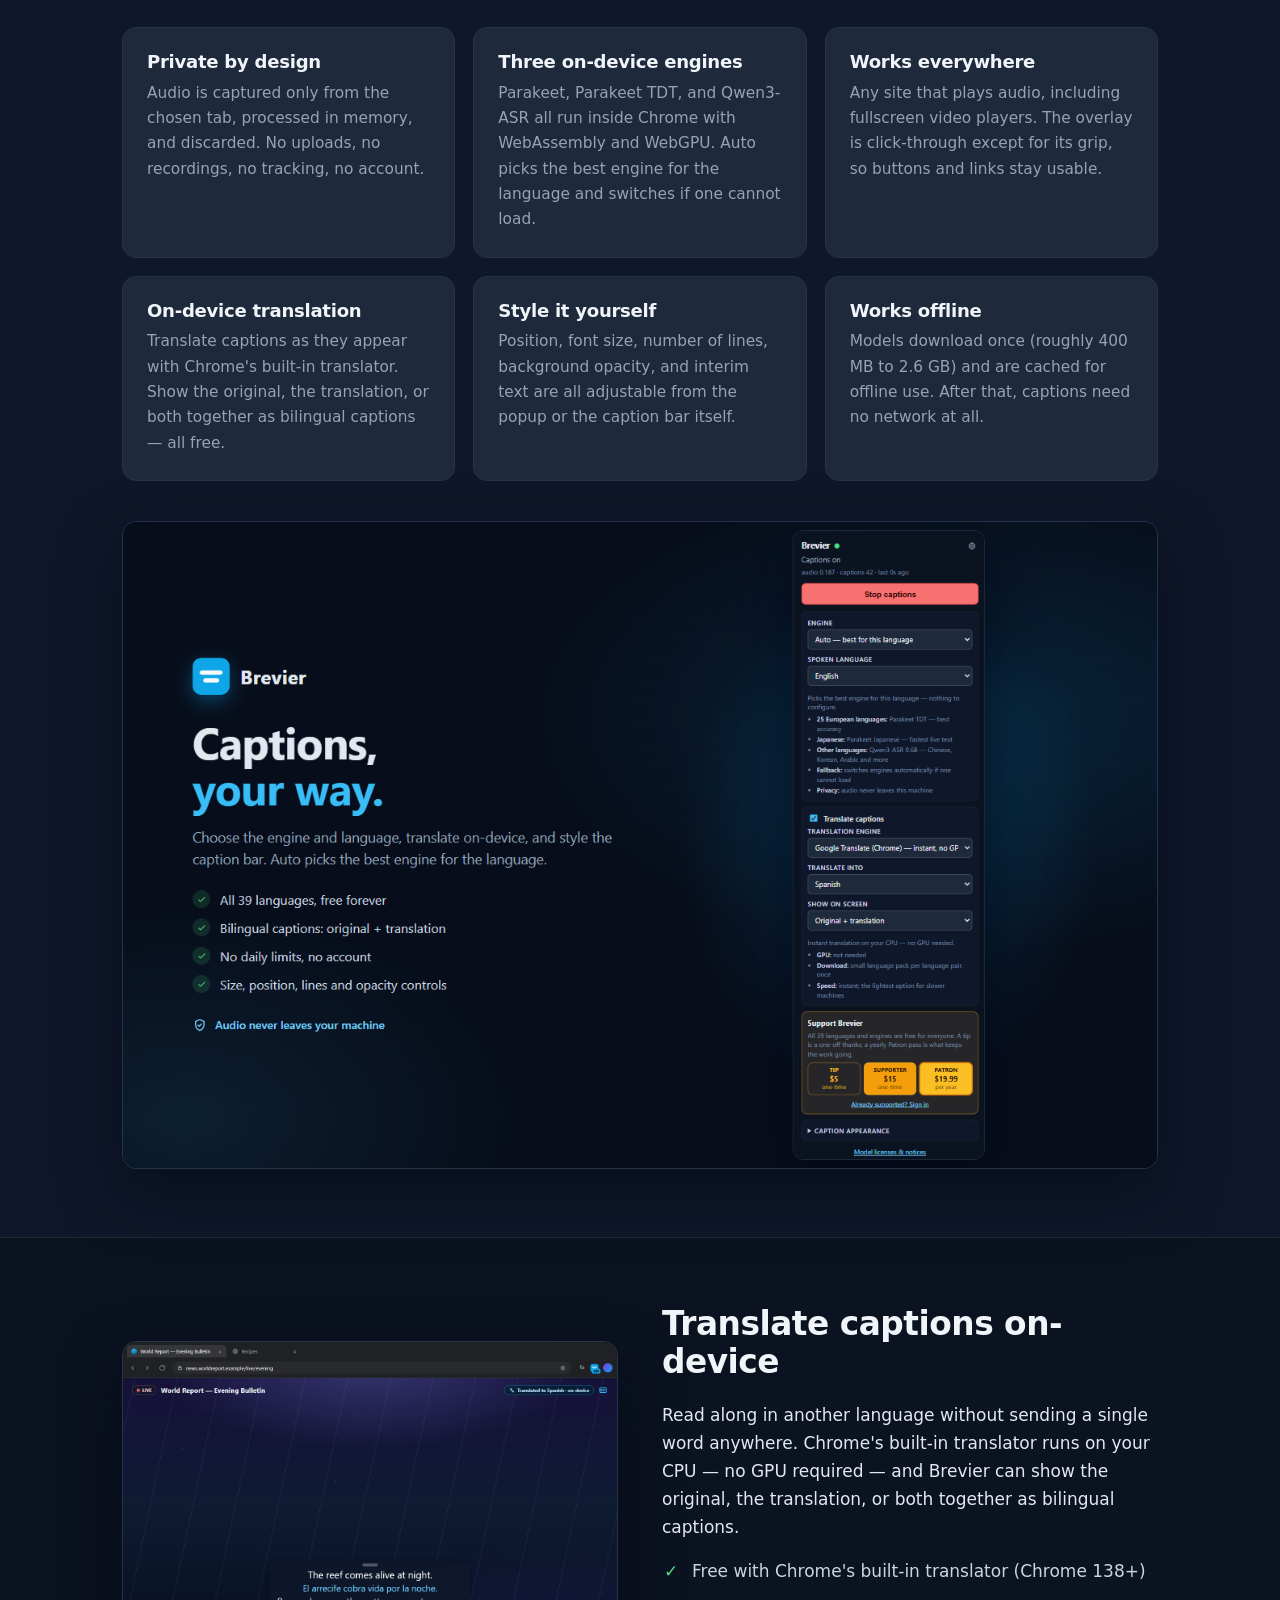
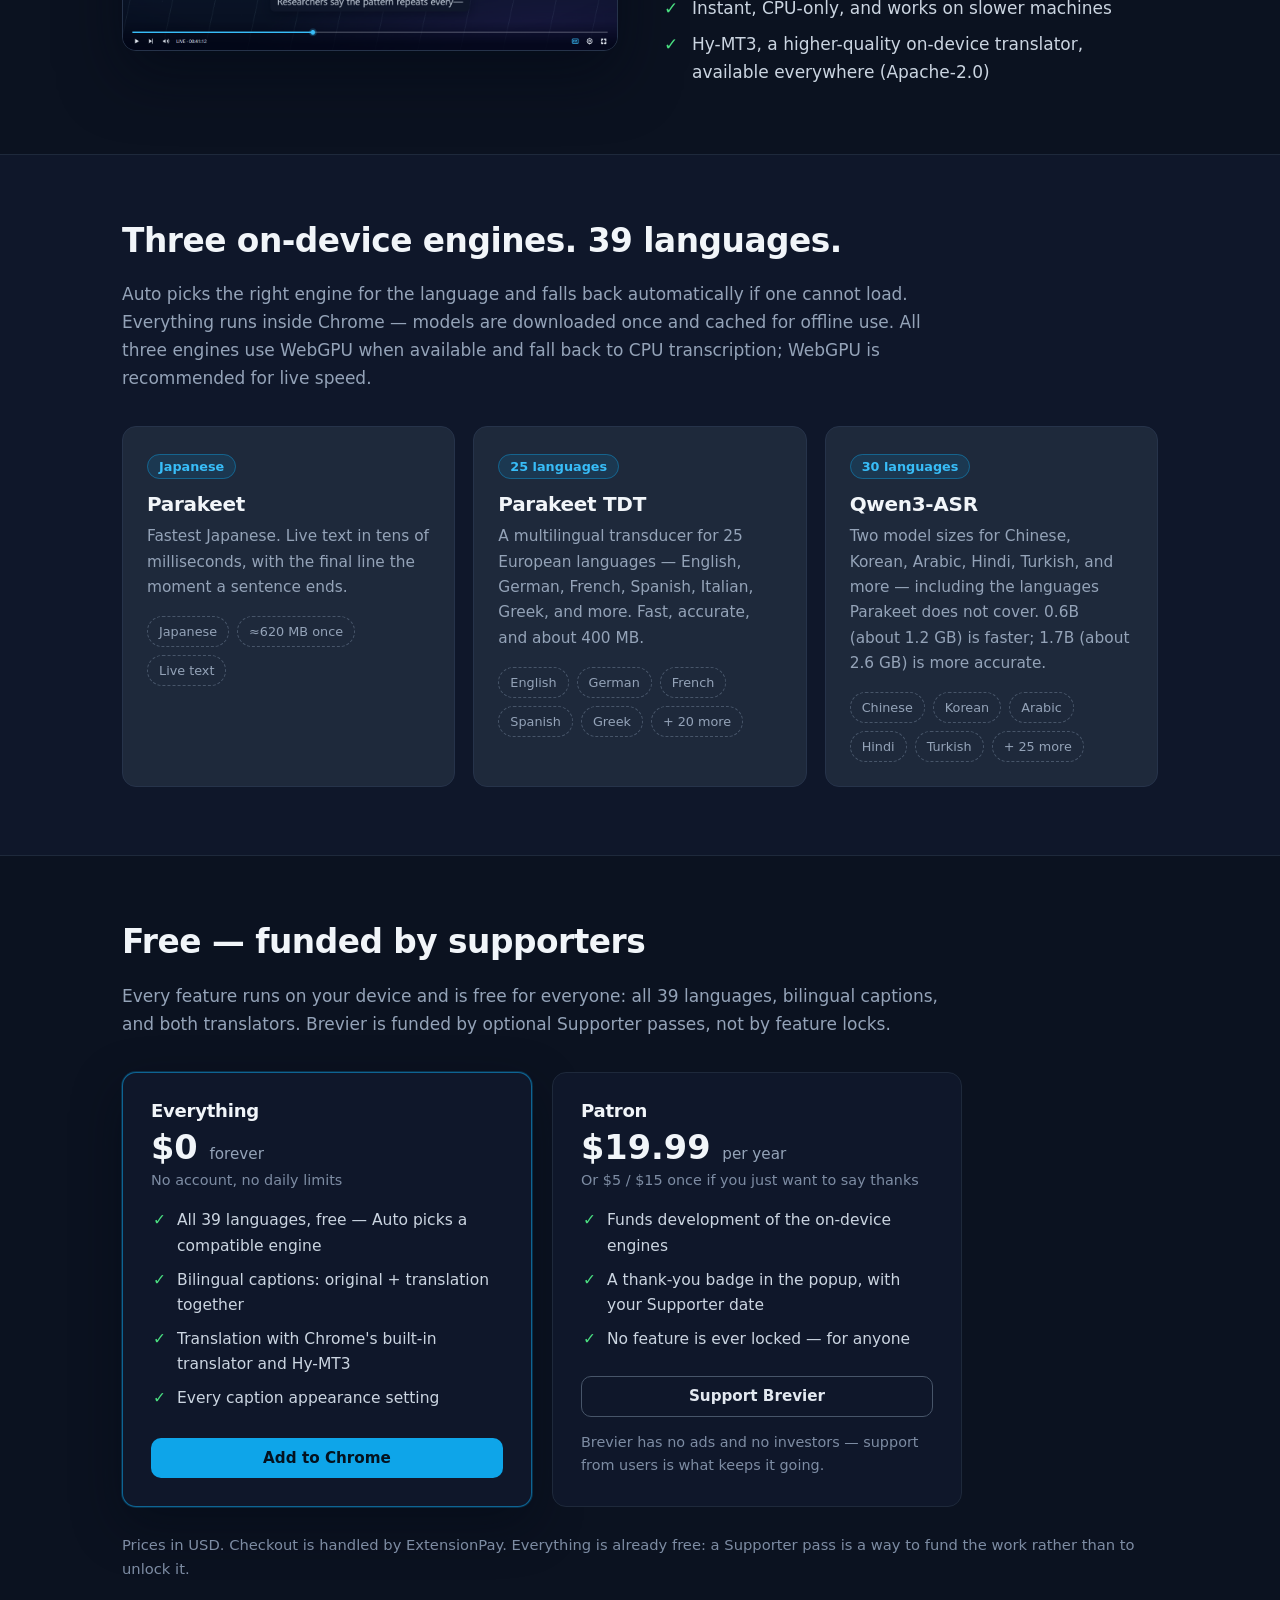
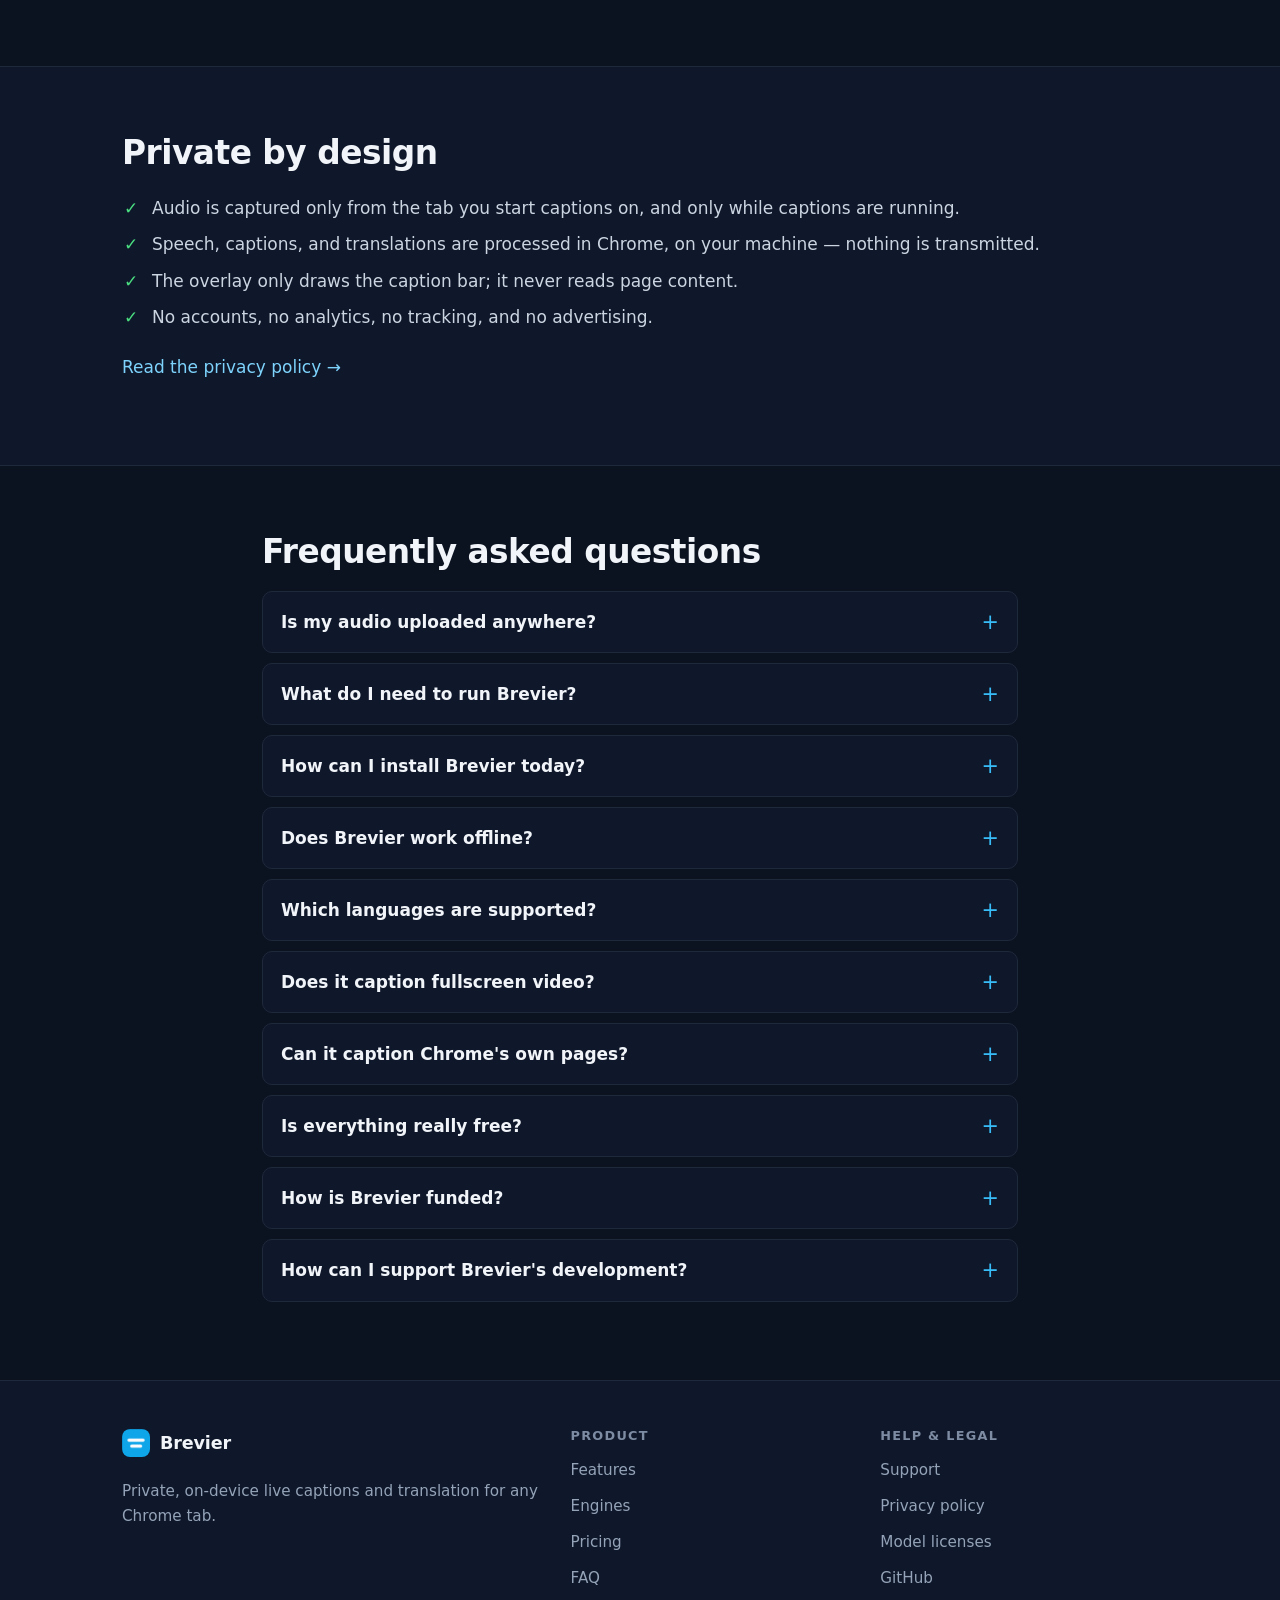
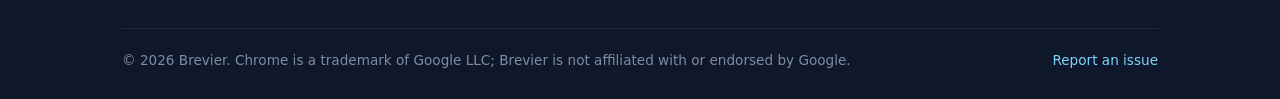
==== commit aaa7ace5: "Publish site from brevier@a23cb7c" ====
--- a/index.html
+++ b/index.html
@@ -44,7 +44,7 @@
         "operatingSystem": "Windows, macOS, Linux, ChromeOS",
         "description": "On-device live captions and translation for any Chrome tab. Speech recognition runs locally with WebAssembly and WebGPU; audio never leaves the machine.",
         "screenshot": "https://konstbet.github.io/brevier-site/assets/01-live-captions-any-tab.png",
-        "softwareVersion": "0.6.0",
+        "softwareVersion": "0.7.0",
         "offers": [
           { "@type": "Offer", "name": "Free", "price": "0", "priceCurrency": "USD" },
           { "@type": "Offer", "name": "Tip (one-time)", "price": "5", "priceCurrency": "USD" },
@@ -126,7 +126,7 @@
             "name": "Is everything really free?",
             "acceptedAnswer": {
               "@type": "Answer",
-              "text": "Every feature is free, with no account and no daily limits: all 39 transcription languages, bilingual captions, and translation with Chrome's built-in translator or Hy-MT2."
+              "text": "Every feature is free, with no account and no daily limits: all 39 transcription languages, bilingual captions, and translation with Chrome's built-in translator or Hy-MT3."
             }
           },
           {
@@ -323,7 +323,7 @@
             <ul class="check-list">
               <li>Free with Chrome's built-in translator (Chrome 138+)</li>
               <li>Instant, CPU-only, and works on slower machines</li>
-              <li>Hy-MT2, a higher-quality on-device translator, available everywhere (Apache-2.0)</li>
+              <li>Hy-MT3, a higher-quality on-device translator, available everywhere (Apache-2.0)</li>
             </ul>
           </div>
         </div>
@@ -403,7 +403,7 @@
               <ul>
                 <li>All 39 languages, free — Auto picks a compatible engine</li>
                 <li>Bilingual captions: original + translation together</li>
-                <li>Translation with Chrome's built-in translator and Hy-MT2</li>
+                <li>Translation with Chrome's built-in translator and Hy-MT3</li>
                 <li>Every caption appearance setting</li>
               </ul>
               <a class="btn btn-primary" href="install-dev.html" data-store-link>Add to Chrome</a>
@@ -508,7 +508,7 @@
             <summary>Is everything really free?</summary>
             <p>
               Every feature is free, with no account and no daily limits: all 39 transcription languages,
-              bilingual captions, and translation with Chrome's built-in translator or Hy-MT2.
+              bilingual captions, and translation with Chrome's built-in translator or Hy-MT3.
             </p>
           </details>
 
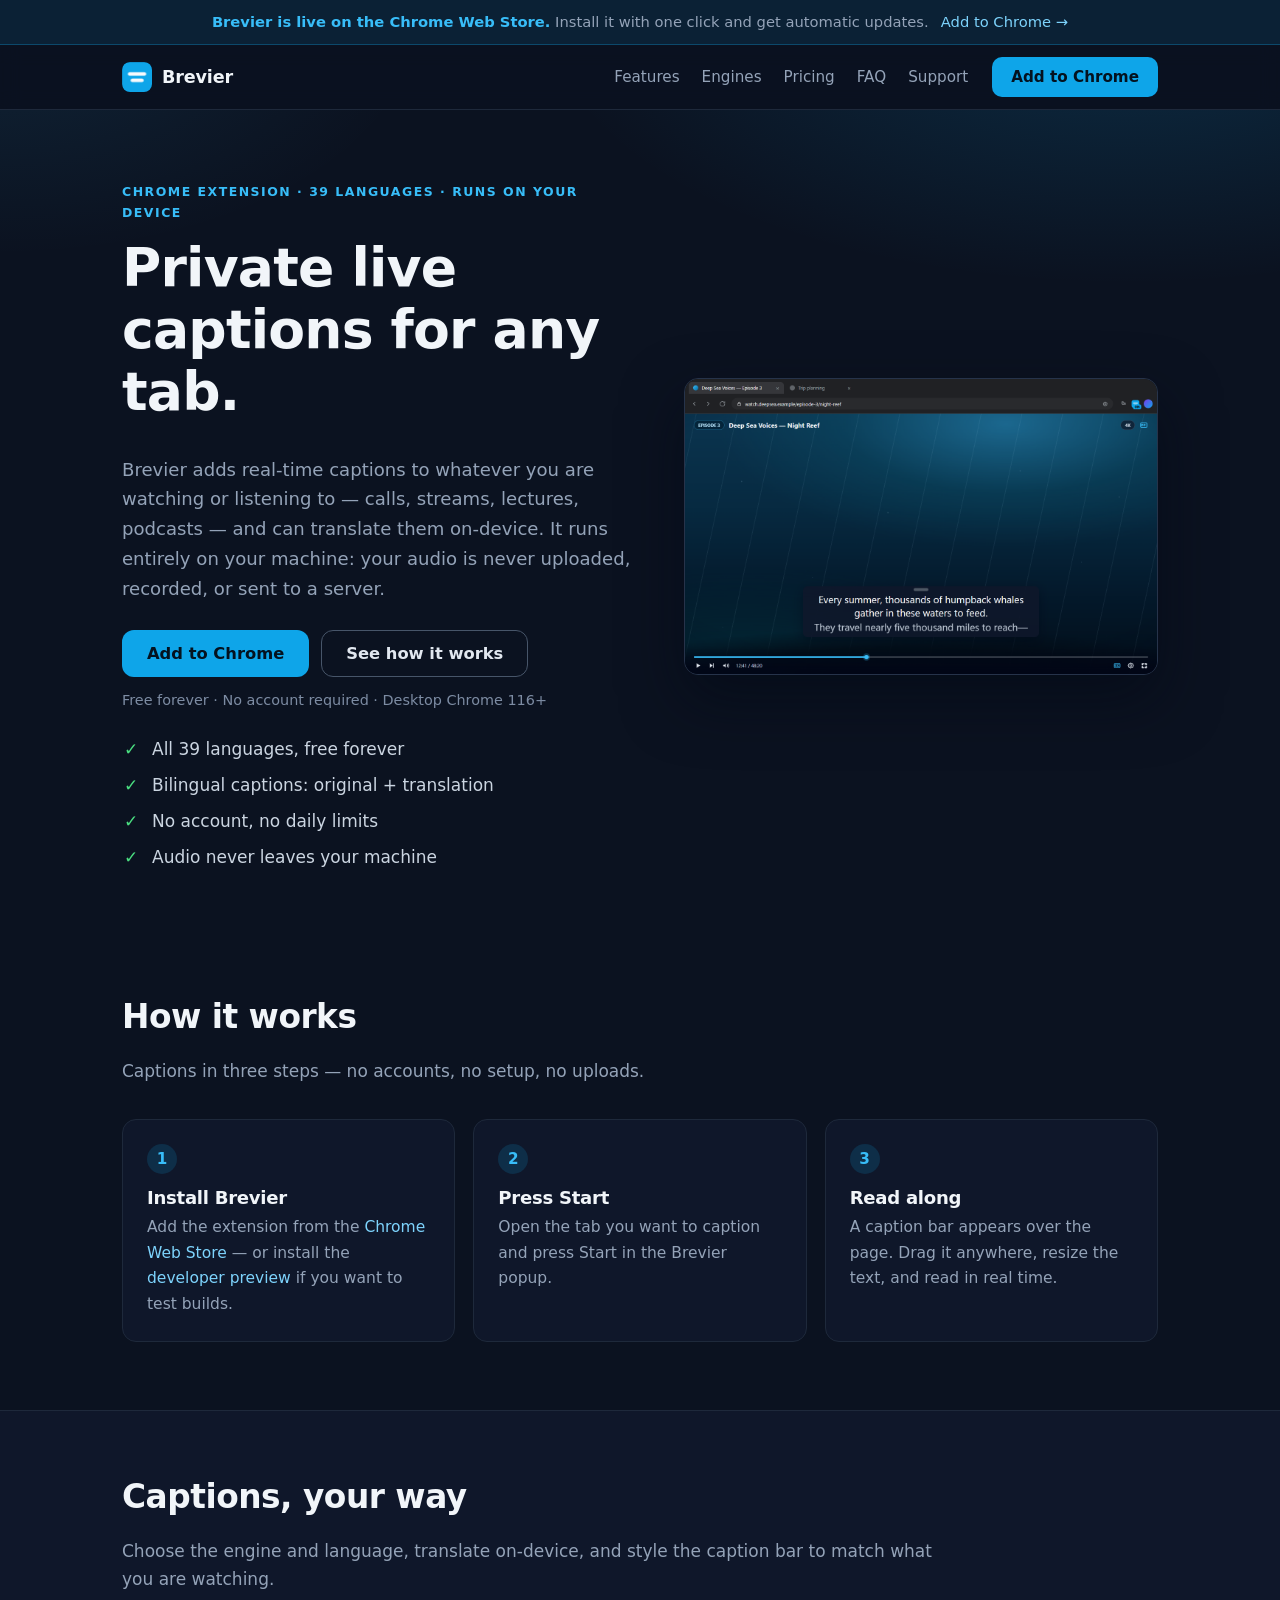
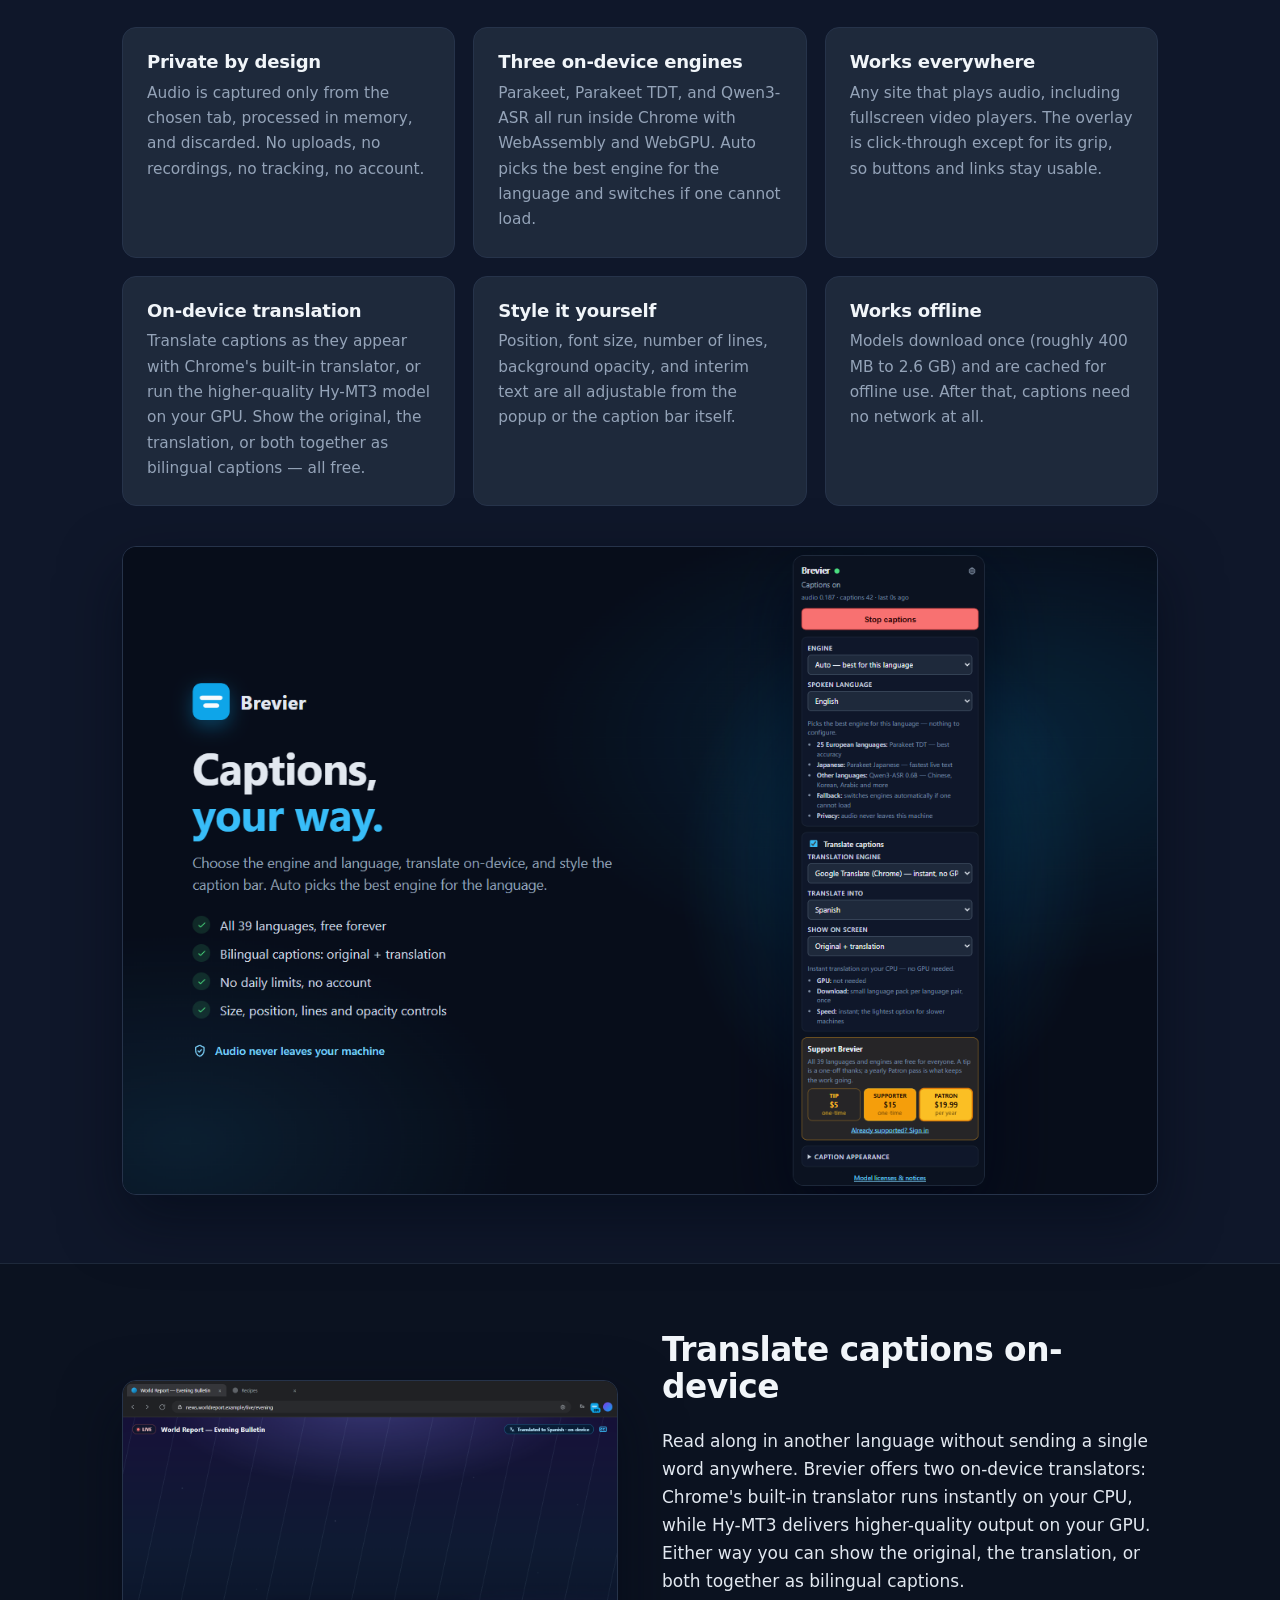
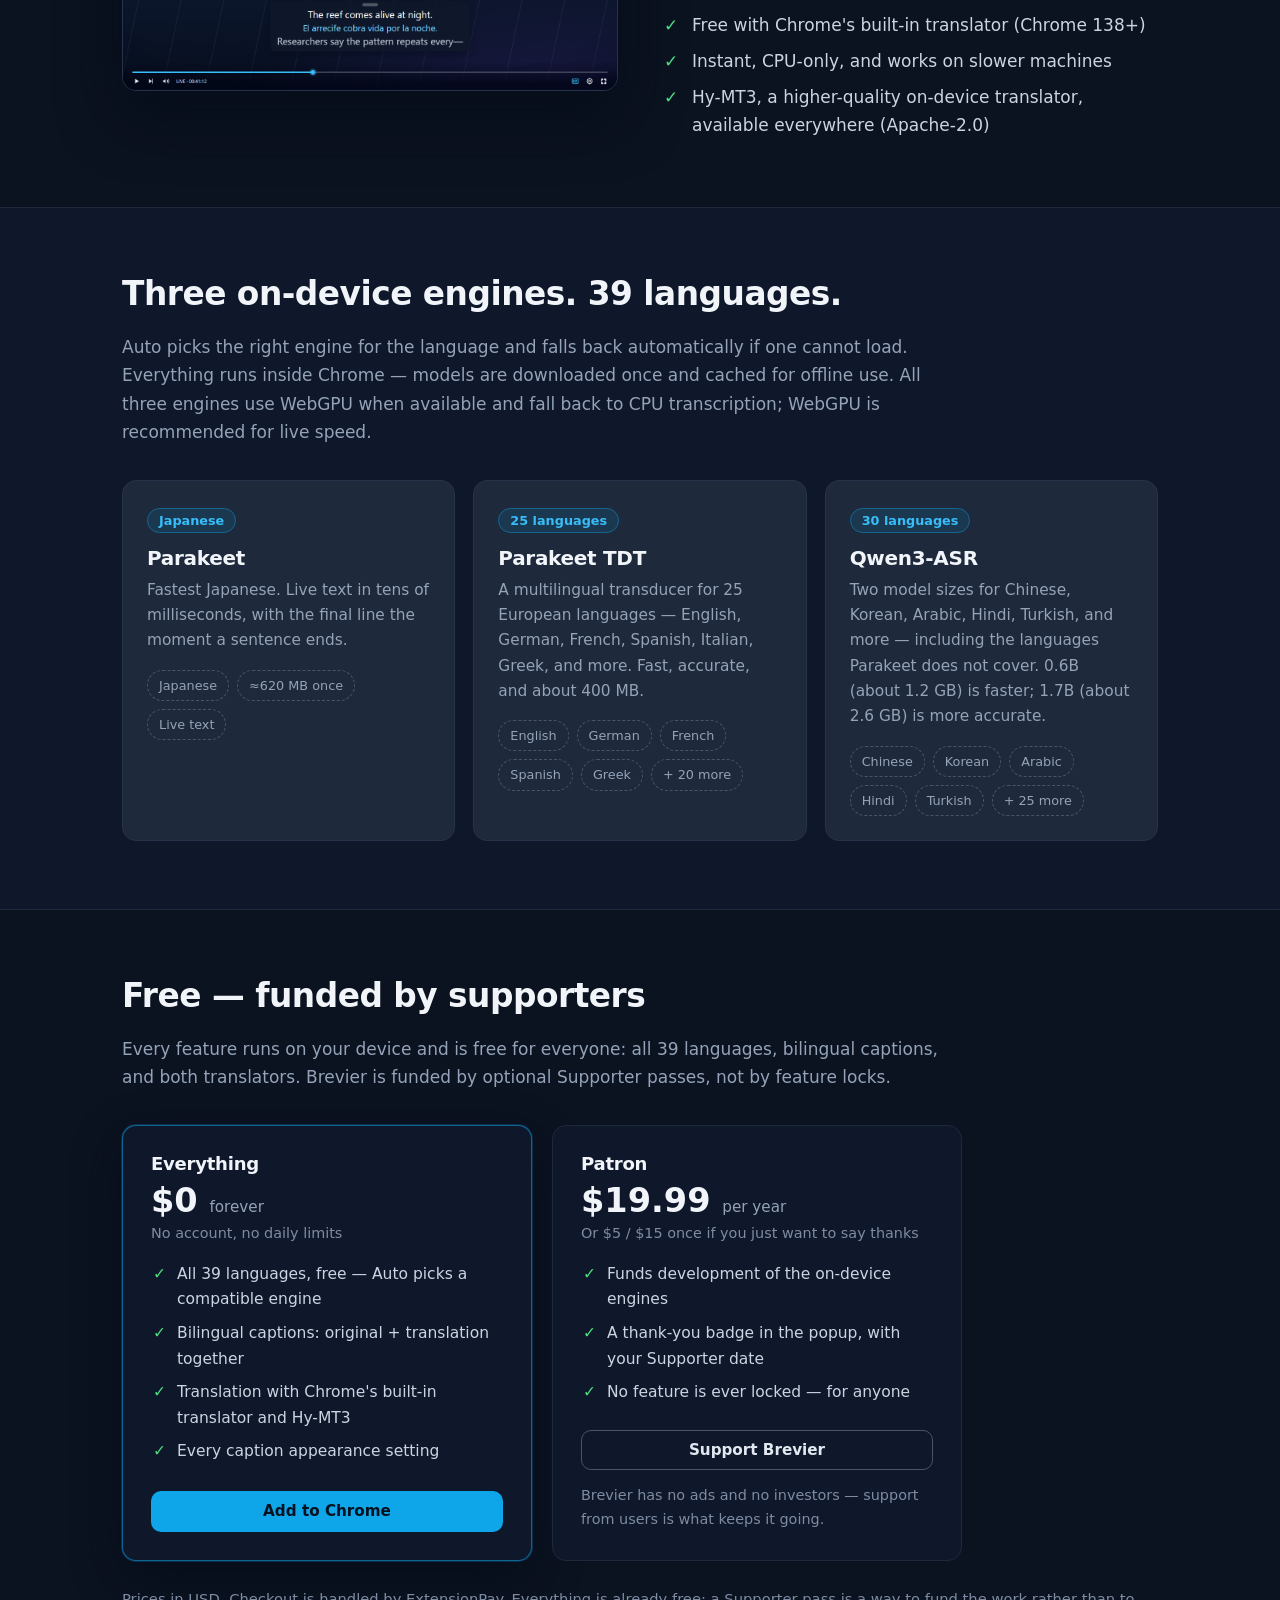
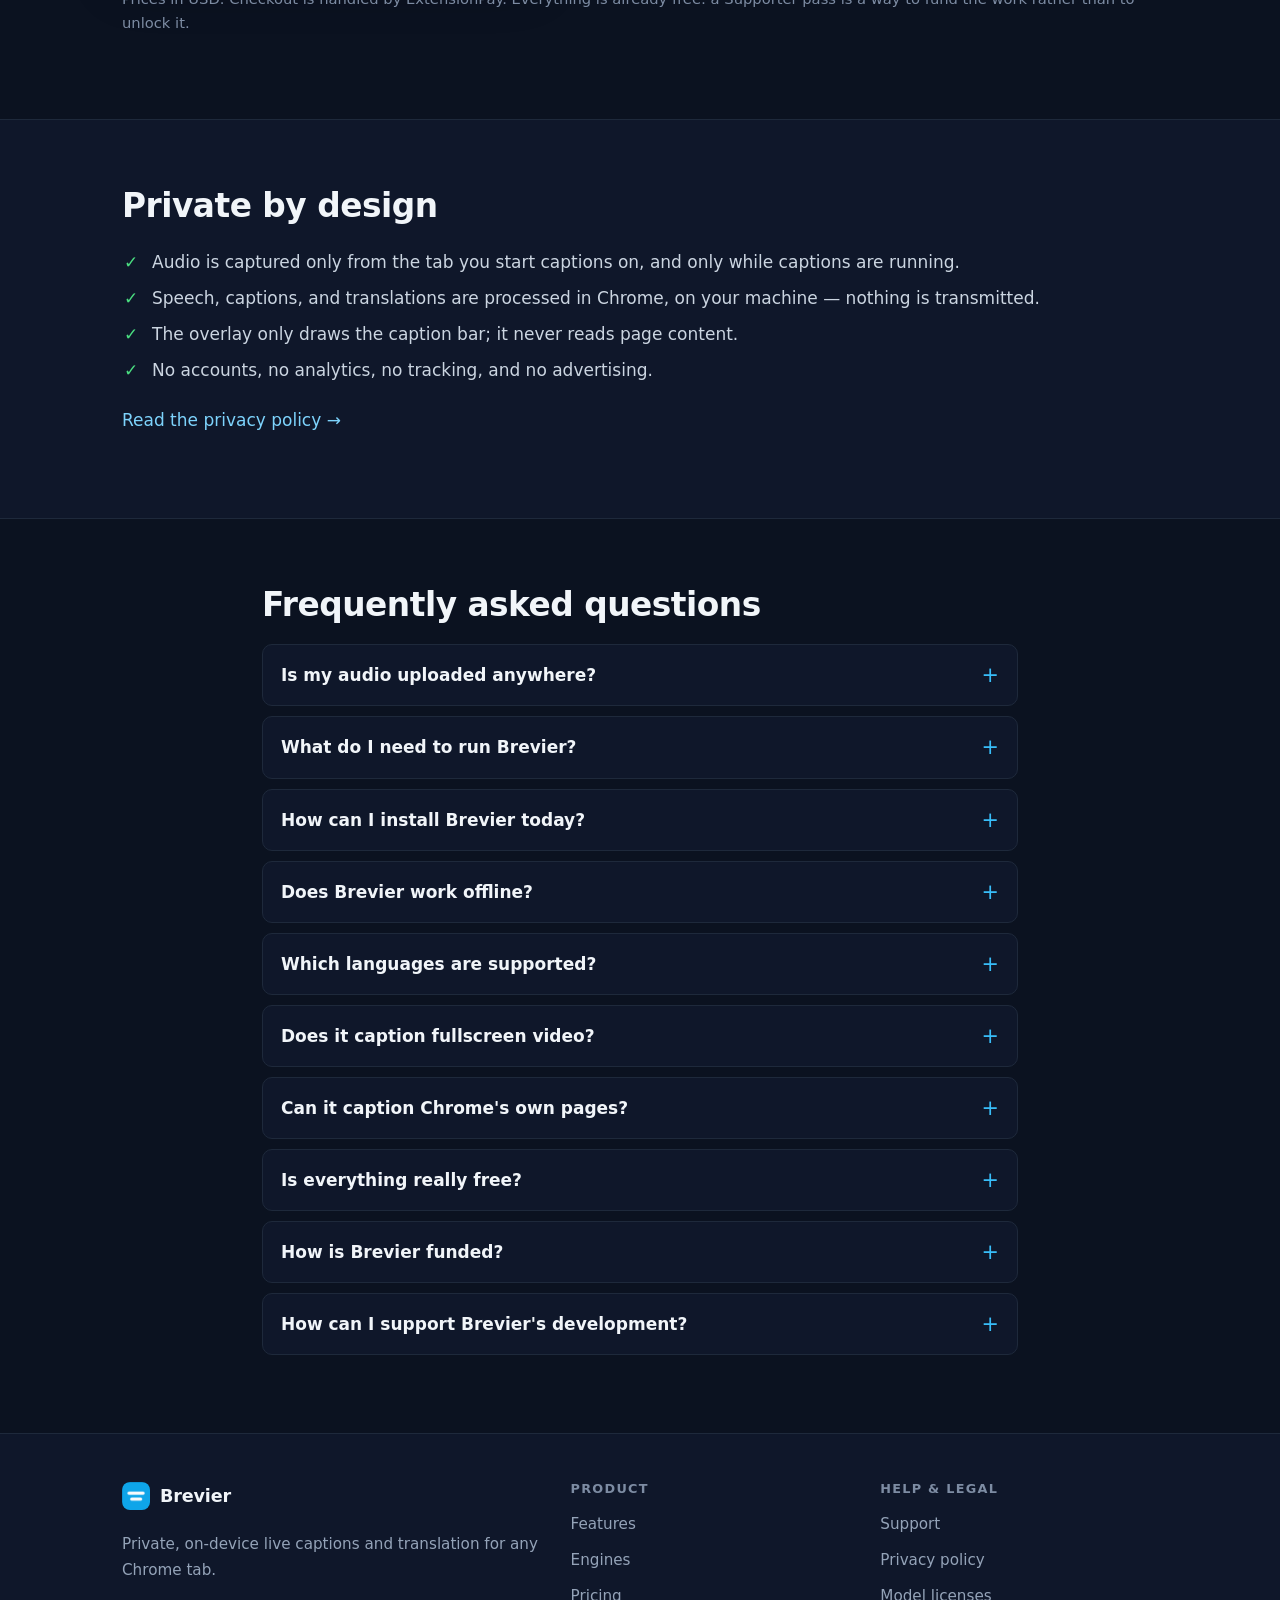
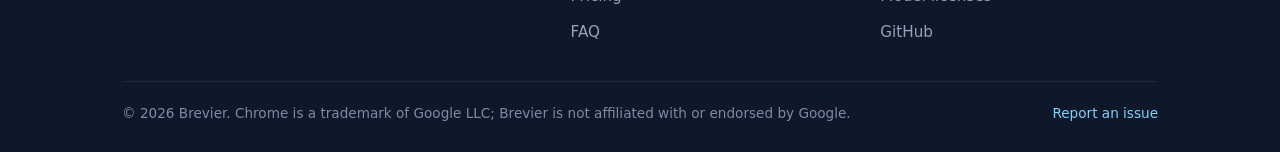
==== commit 76b356ea: "Publish site from brevier@8d6cf78" ====
--- a/index.html
+++ b/index.html
@@ -55,7 +55,7 @@
           "On-device live captions for any Chrome tab",
           "Three on-device engines: Parakeet, Parakeet TDT, and Qwen3-ASR",
           "All 39 languages free, with bilingual original + translation captions",
-          "On-device caption translation with Chrome's built-in translator",
+          "On-device caption translation with Chrome's built-in translator or Hy-MT3",
           "Draggable, click-through caption overlay above fullscreen video"
         ]
       }
@@ -78,7 +78,7 @@
             "name": "What do I need to run Brevier?",
             "acceptedAnswer": {
               "@type": "Answer",
-              "text": "Desktop Chrome 116 or newer. Chrome's built-in translator (for caption translation) needs Chrome 138 or newer. Brevier uses WebGPU when available and falls back to CPU transcription; WebGPU is recommended for live speed."
+              "text": "Desktop Chrome 116 or newer. Chrome's built-in translator needs Chrome 138 or newer. Hy-MT3 translation runs on WebGPU, with Chrome translation as the fallback; speech engines also prefer WebGPU and fall back to CPU. WebGPU is recommended for live speed."
             }
           },
           {
@@ -271,8 +271,9 @@
             <article class="card">
               <h3>On-device translation</h3>
               <p>
-                Translate captions as they appear with Chrome's built-in translator. Show the original, the
-                translation, or both together as bilingual captions — all free.
+                Translate captions as they appear with Chrome's built-in translator, or run the higher-quality
+                Hy-MT3 model on your GPU. Show the original, the translation, or both together as bilingual
+                captions — all free.
               </p>
             </article>
             <article class="card">
@@ -316,8 +317,9 @@
           <div>
             <h2>Translate captions on-device</h2>
             <p>
-              Read along in another language without sending a single word anywhere. Chrome's built-in translator
-              runs on your CPU — no GPU required — and Brevier can show the original, the translation, or both
+              Read along in another language without sending a single word anywhere. Brevier offers two on-device
+              translators: Chrome's built-in translator runs instantly on your CPU, while Hy-MT3 delivers
+              higher-quality output on your GPU. Either way you can show the original, the translation, or both
               together as bilingual captions.
             </p>
             <ul class="check-list">
@@ -455,9 +457,9 @@
           <details>
             <summary>What do I need to run Brevier?</summary>
             <p>
-              Desktop Chrome 116 or newer. Chrome's built-in translator (for caption translation) needs Chrome
-              138 or newer. Brevier uses WebGPU when available and falls back to CPU transcription; WebGPU is
-              recommended for live speed.
+              Desktop Chrome 116 or newer. Chrome's built-in translator needs Chrome 138 or newer. Hy-MT3
+              translation runs on WebGPU, with Chrome translation as the fallback; speech engines also prefer
+              WebGPU and fall back to CPU. WebGPU is recommended for live speed.
             </p>
           </details>
 
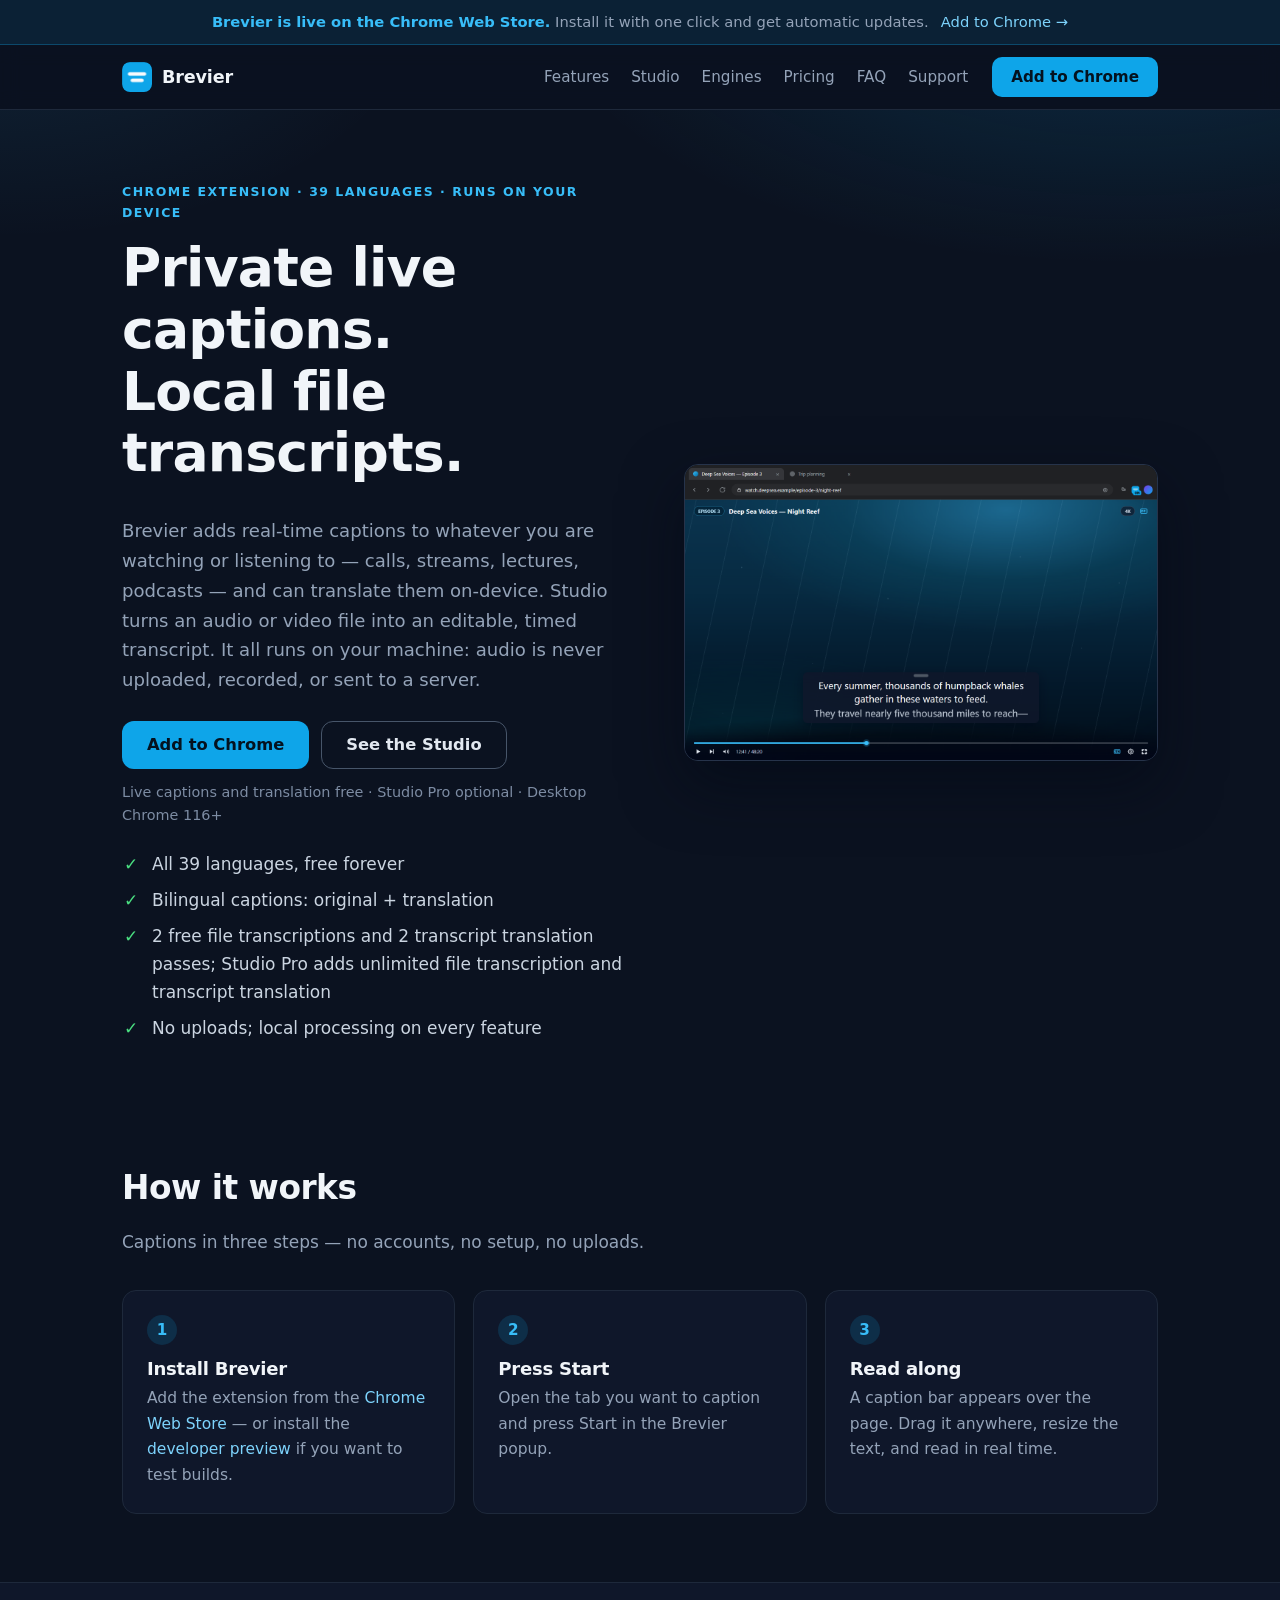
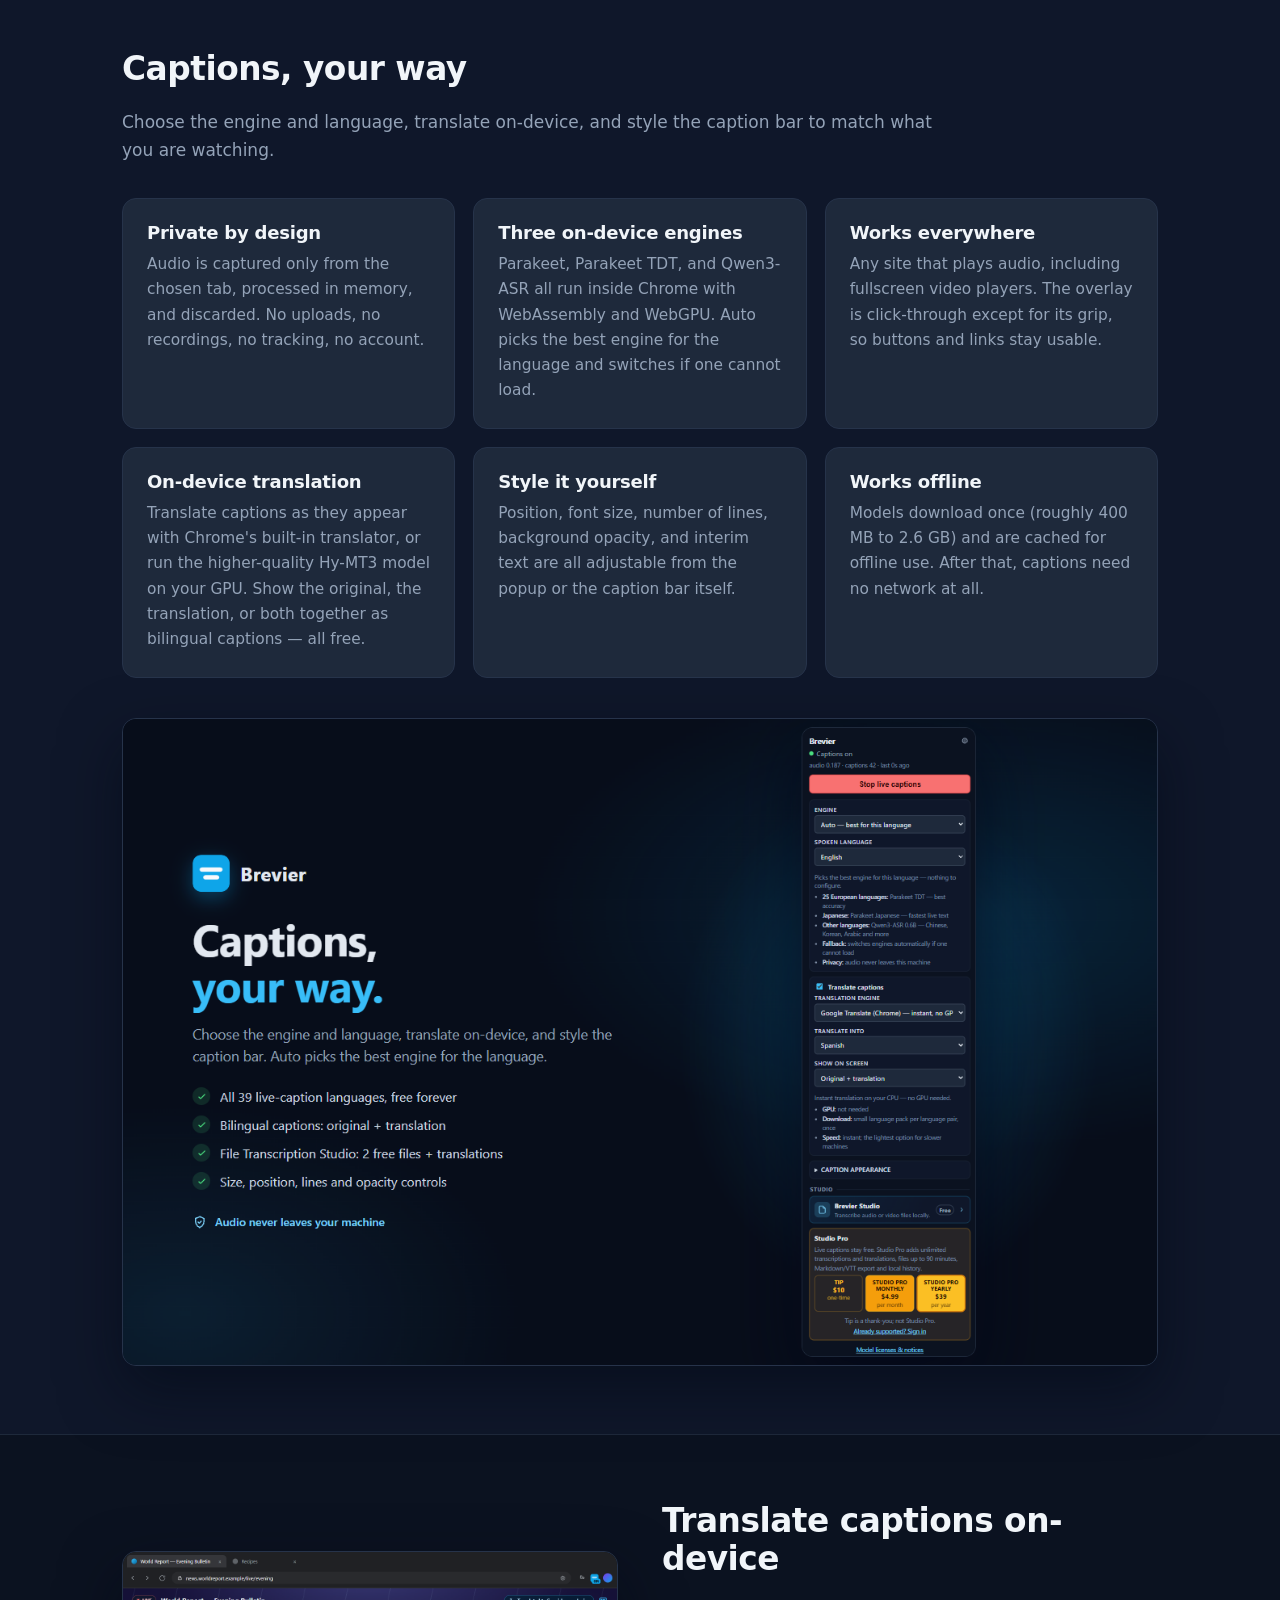
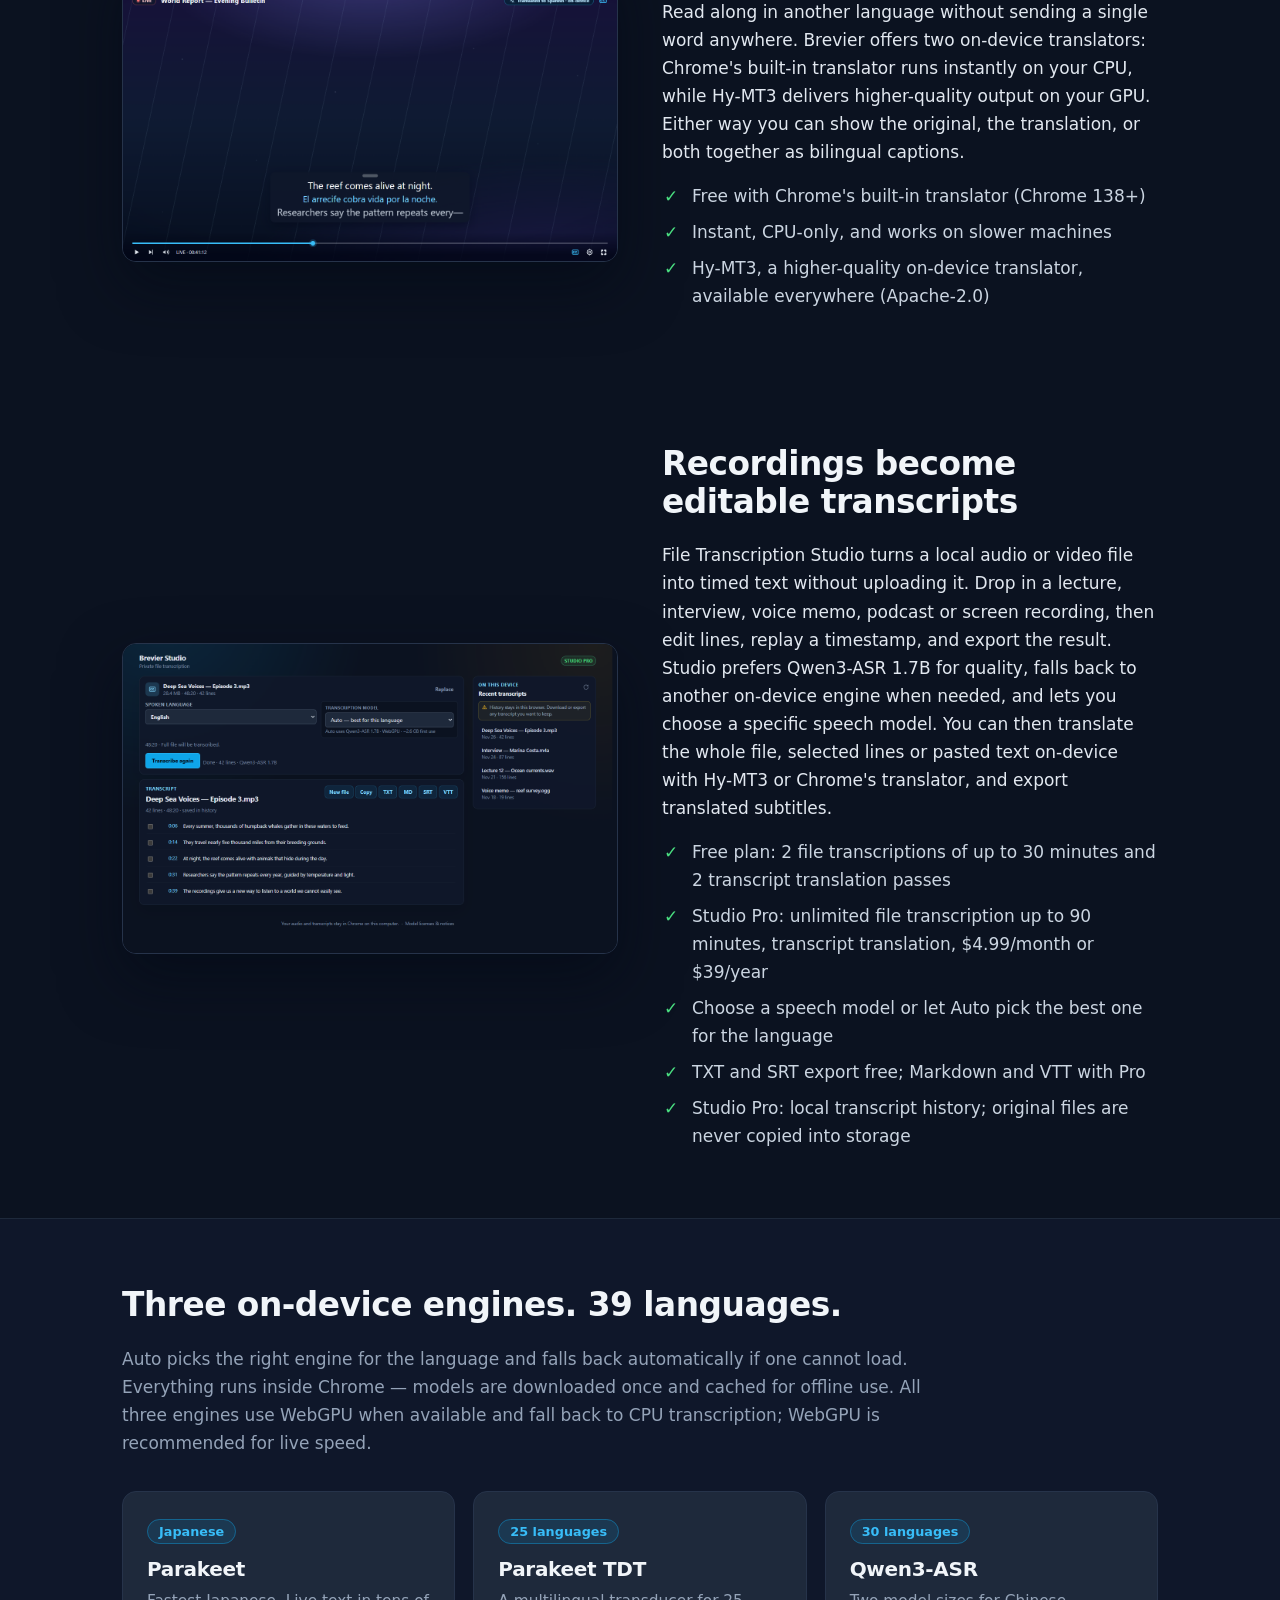
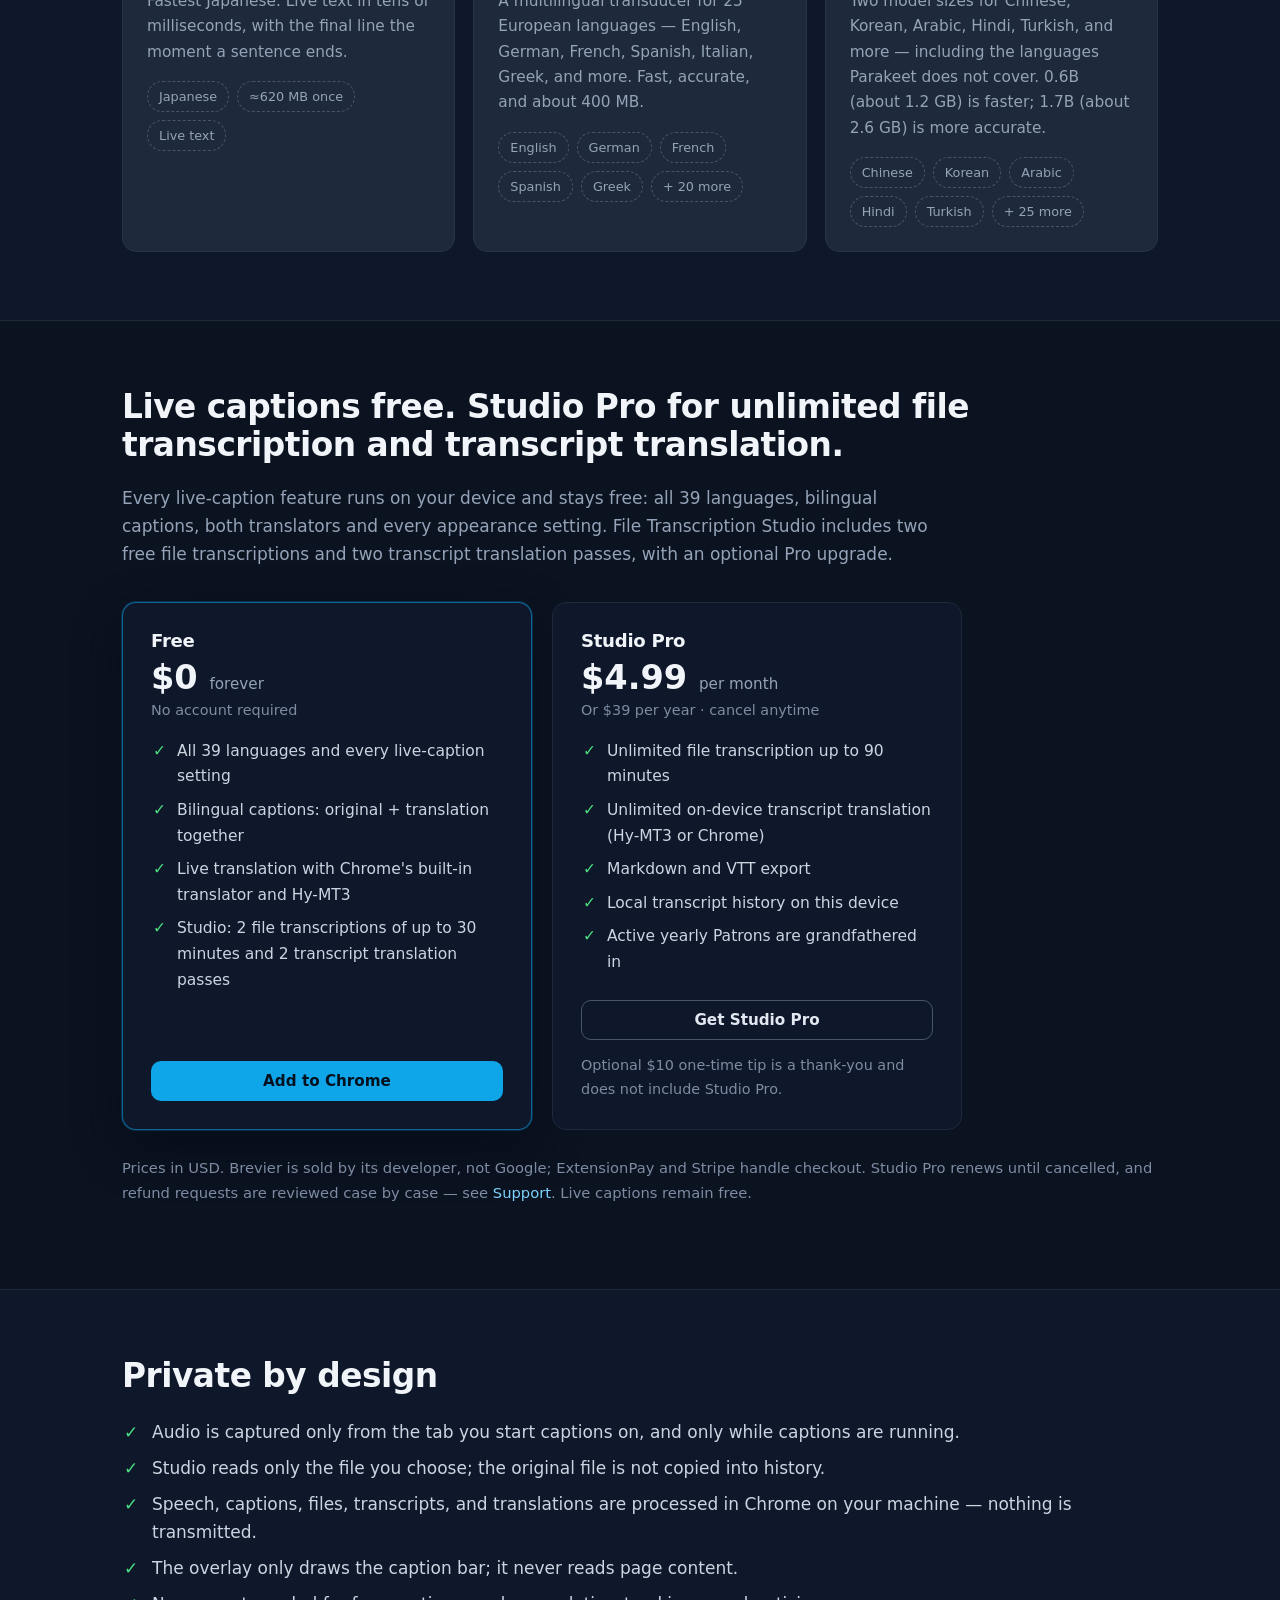
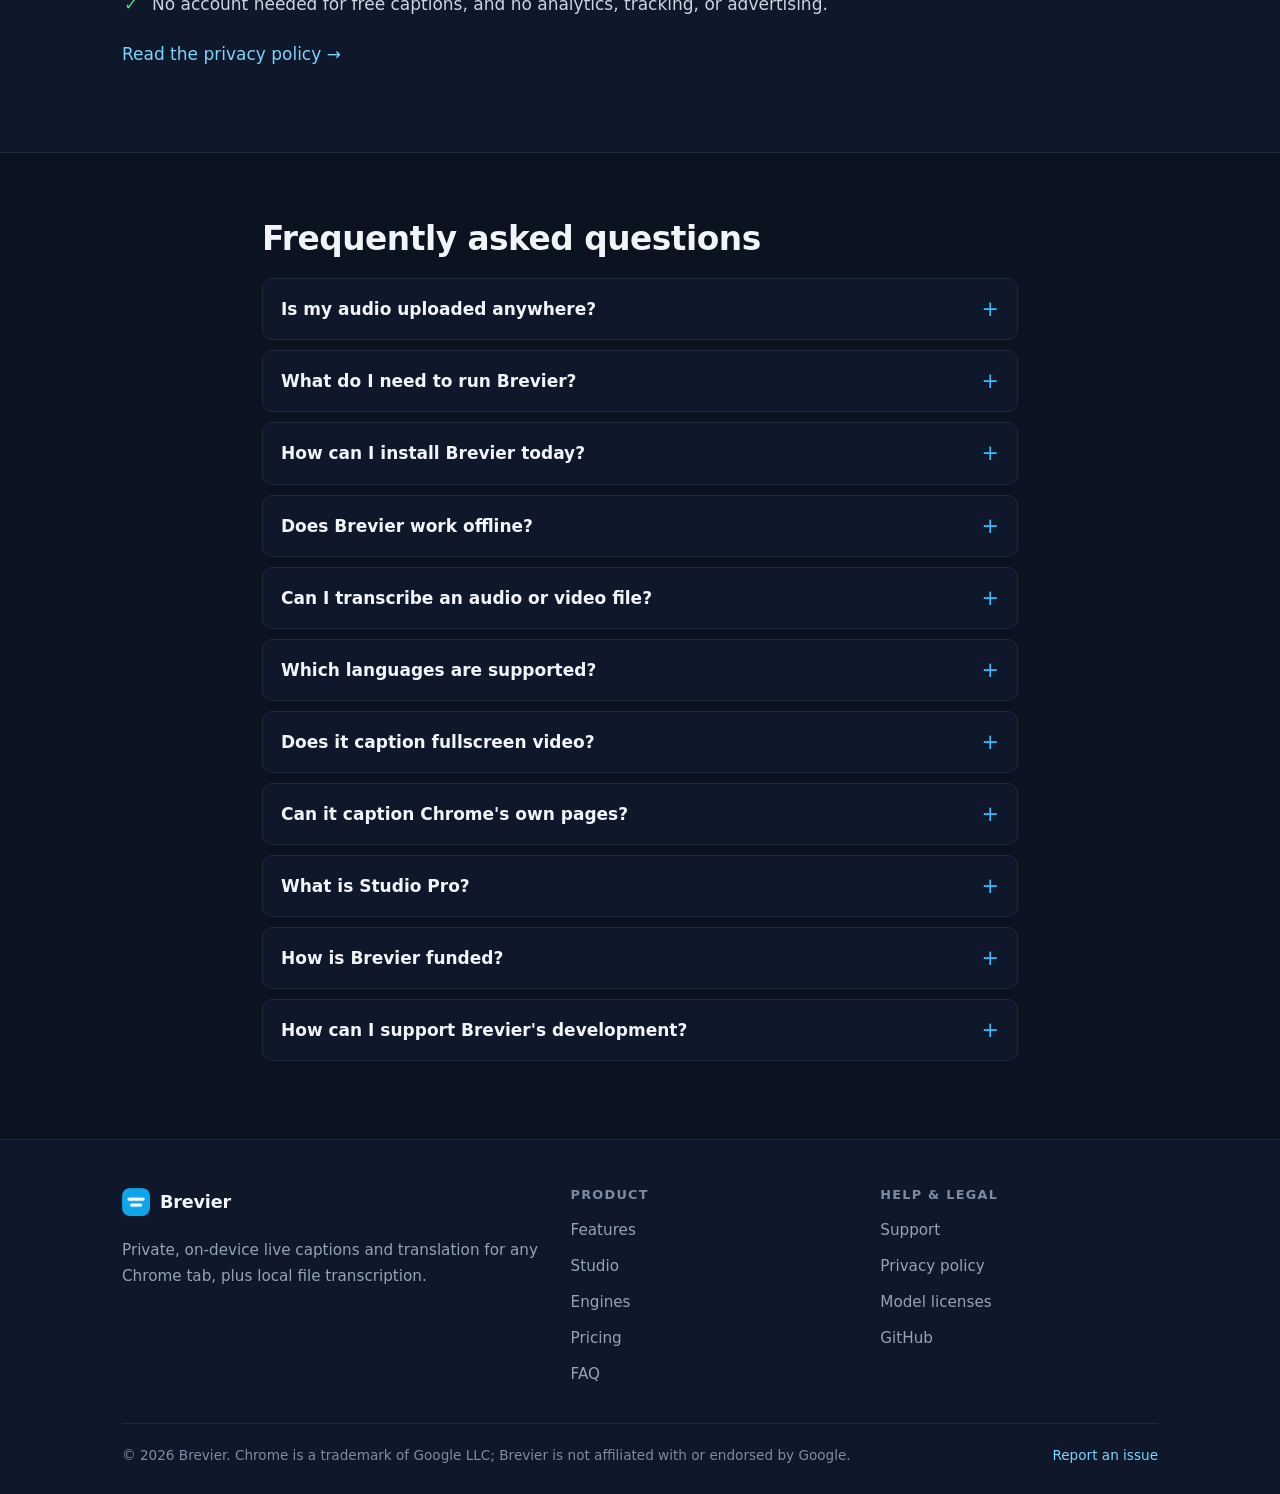
==== commit 44378654: "Publish site from brevier@90cbce6" ====
--- a/index.html
+++ b/index.html
@@ -3,10 +3,10 @@
   <head>
     <meta charset="utf-8" />
     <meta name="viewport" content="width=device-width, initial-scale=1" />
-    <title>Brevier — Private live captions &amp; subtitles for any tab (Chrome extension)</title>
+    <title>Brevier — Private live captions &amp; file transcription (Chrome extension)</title>
     <meta
       name="description"
-      content="Brevier adds on-device live captions, subtitles and translation to any Chrome tab. Your audio never leaves your machine. All 39 languages are free, with bilingual captions and no account."
+      content="Private on-device live captions and translation for any Chrome tab. Studio transcribes files; Studio Pro adds unlimited file transcription, transcript translation and MD/VTT export. Audio never leaves your machine."
     />
     <link rel="canonical" href="https://konstbet.github.io/brevier-site/" />
     <meta name="theme-color" content="#0b1220" />
@@ -16,10 +16,10 @@
     <link rel="stylesheet" href="styles.css" />
     <meta property="og:type" content="website" />
     <meta property="og:site_name" content="Brevier" />
-    <meta property="og:title" content="Brevier — Private live captions &amp; subtitles for any tab" />
+    <meta property="og:title" content="Brevier — Private live captions &amp; file transcription" />
     <meta
       property="og:description"
-      content="On-device live captions and translation for any Chrome tab. Audio never leaves your machine. All 39 languages are free."
+      content="On-device live captions and translation for any Chrome tab. Studio transcribes files; Studio Pro adds unlimited file transcription, transcript translation and MD/VTT export. Audio never leaves your machine."
     />
     <meta property="og:url" content="https://konstbet.github.io/brevier-site/" />
     <meta property="og:image" content="https://konstbet.github.io/brevier-site/assets/01-live-captions-any-tab.png" />
@@ -27,10 +27,10 @@
     <meta property="og:image:height" content="800" />
     <meta property="og:image:alt" content="Brevier's caption bar showing live captions over a video stream in Chrome" />
     <meta name="twitter:card" content="summary_large_image" />
-    <meta name="twitter:title" content="Brevier — Private live captions &amp; subtitles for any tab" />
+    <meta name="twitter:title" content="Brevier — Private live captions &amp; file transcription" />
     <meta
       name="twitter:description"
-      content="On-device live captions and translation for any Chrome tab. Audio never leaves your machine."
+      content="On-device live captions and translation for any Chrome tab. Studio transcribes files; Studio Pro adds unlimited file transcription, transcript translation and MD/VTT export."
     />
     <meta name="twitter:image" content="https://konstbet.github.io/brevier-site/assets/01-live-captions-any-tab.png" />
     <script type="application/ld+json">
@@ -42,21 +42,22 @@
         "installUrl": "https://chromewebstore.google.com/detail/brevier-%E2%80%94-private-live-ca/jfljjchlfbijcnbkagkiolngfebljapa",
         "applicationCategory": "BrowserApplication",
         "operatingSystem": "Windows, macOS, Linux, ChromeOS",
-        "description": "On-device live captions and translation for any Chrome tab. Speech recognition runs locally with WebAssembly and WebGPU; audio never leaves the machine.",
+        "description": "Private on-device live captions and translation for any Chrome tab, plus 2 free file transcriptions with on-device transcript translation, and optional Studio Pro. Speech recognition runs locally with WebAssembly and WebGPU; audio never leaves the machine.",
         "screenshot": "https://konstbet.github.io/brevier-site/assets/01-live-captions-any-tab.png",
-        "softwareVersion": "0.7.0",
+        "softwareVersion": "0.8.0",
         "offers": [
-          { "@type": "Offer", "name": "Free", "price": "0", "priceCurrency": "USD" },
-          { "@type": "Offer", "name": "Tip (one-time)", "price": "5", "priceCurrency": "USD" },
-          { "@type": "Offer", "name": "Supporter (one-time)", "price": "15", "priceCurrency": "USD" },
-          { "@type": "Offer", "name": "Patron (yearly)", "price": "19.99", "priceCurrency": "USD" }
+          { "@type": "Offer", "name": "Free live captions", "price": "0", "priceCurrency": "USD" },
+          { "@type": "Offer", "name": "Studio Pro monthly", "price": "4.99", "priceCurrency": "USD" },
+          { "@type": "Offer", "name": "Studio Pro yearly", "price": "39", "priceCurrency": "USD" },
+          { "@type": "Offer", "name": "Tip (one-time thank-you)", "price": "10", "priceCurrency": "USD" }
         ],
         "featureList": [
           "On-device live captions for any Chrome tab",
           "Three on-device engines: Parakeet, Parakeet TDT, and Qwen3-ASR",
           "All 39 languages free, with bilingual original + translation captions",
           "On-device caption translation with Chrome's built-in translator or Hy-MT3",
-          "Draggable, click-through caption overlay above fullscreen video"
+          "Draggable, click-through caption overlay above fullscreen video",
+          "2 free file transcriptions and 2 transcript translation passes; Studio Pro adds unlimited file transcription and transcript translation, plus Markdown/VTT export and history"
         ]
       }
     </script>
@@ -70,7 +71,7 @@
             "name": "Is my audio uploaded anywhere?",
             "acceptedAnswer": {
               "@type": "Answer",
-              "text": "No. Audio is captured only from the tab you start captions on, processed in memory by the on-device speech engine, and discarded. Nothing is recorded or transmitted."
+              "text": "No. Tab audio is captured only while live captions run, and Studio reads only the file you select. Everything is processed in memory by on-device engines; audio and transcripts are never transmitted."
             }
           },
           {
@@ -86,7 +87,7 @@
             "name": "How can I install Brevier today?",
             "acceptedAnswer": {
               "@type": "Answer",
-              "text": "Open the Brevier listing on the Chrome Web Store and click Add to Chrome — the store build updates automatically. If you prefer testing builds, the developer preview is still available: download the zip, extract it, and load it from chrome://extensions in Developer mode. Preview builds do not update automatically and cannot complete Supporter purchases."
+              "text": "Open the Brevier listing on the Chrome Web Store and click Add to Chrome — the store build updates automatically. If you prefer testing builds, the developer preview is still available: download the zip, extract it, and load it from chrome://extensions in Developer mode. Preview builds do not update automatically and cannot complete paid purchases."
             }
           },
           {
@@ -99,6 +100,14 @@
           },
           {
             "@type": "Question",
+            "name": "Can I transcribe an audio or video file?",
+            "acceptedAnswer": {
+              "@type": "Answer",
+              "text": "Yes. File Transcription Studio accepts MP3, M4A, AAC, WAV, OGG, Opus and FLAC audio, plus MP4, M4V, MOV and WebM video (only the audio track is transcribed). The free plan includes two file transcriptions of up to 30 minutes each and two on-device translation passes. Studio Pro adds unlimited file transcription and transcript translation, files up to 90 minutes, Markdown and VTT export, and local transcript history. Files are processed on-device and are never uploaded."
+            }
+          },
+          {
+            "@type": "Question",
             "name": "Which languages are supported?",
             "acceptedAnswer": {
               "@type": "Answer",
@@ -123,10 +132,10 @@
           },
           {
             "@type": "Question",
-            "name": "Is everything really free?",
-            "acceptedAnswer": {
-              "@type": "Answer",
-              "text": "Every feature is free, with no account and no daily limits: all 39 transcription languages, bilingual captions, and translation with Chrome's built-in translator or Hy-MT3."
+            "name": "What is Studio Pro?",
+            "acceptedAnswer": {
+              "@type": "Answer",
+              "text": "Studio Pro is the optional paid upgrade for file transcription: $4.99 per month or $39 per year. The free plan includes two free file transcriptions of up to 30 minutes each and two free on-device translation passes; Pro adds unlimited file transcription and transcript translation, files up to 90 minutes, Markdown and VTT export, and local transcript history. Live captions, all 39 languages, bilingual captions and live on-device translation remain free."
             }
           },
           {
@@ -134,7 +143,7 @@
             "name": "How is Brevier funded?",
             "acceptedAnswer": {
               "@type": "Answer",
-              "text": "Brevier is funded by supporters instead of feature locks. Everything is free for everyone. An optional Supporter pass — $5 or $15 once, or $19.99 per year — funds development of the on-device engines and adds a thank-you badge; the yearly pass is what keeps the work funded."
+              "text": "Live captions are free. Studio Pro subscriptions and optional one-off tips fund development of the on-device engines. Active yearly Patrons are grandfathered into Studio Pro; one-off tips and legacy Supporter passes remain thank-you badges."
             }
           },
           {
@@ -142,7 +151,7 @@
             "name": "How can I support Brevier's development?",
             "acceptedAnswer": {
               "@type": "Answer",
-              "text": "The optional Supporter pass is the main way — every pass directly funds development of the on-device engines and keeps Brevier independent. Reporting bugs, leaving a review, and sharing Brevier with someone who needs captions helps just as much."
+              "text": "Studio Pro is the main way to fund ongoing work, alongside optional one-off tips. Reporting bugs, leaving a review, and sharing Brevier with someone who needs captions helps just as much."
             }
           }
         ]
@@ -171,6 +180,7 @@
         </a>
         <nav class="site-nav" aria-label="Main navigation">
           <a href="#features">Features</a>
+          <a href="#studio">Studio</a>
           <a href="#engines">Engines</a>
           <a href="#pricing">Pricing</a>
           <a href="#faq">FAQ</a>
@@ -185,22 +195,23 @@
         <div class="container hero-grid">
           <div>
             <p class="eyebrow">Chrome extension · 39 languages · Runs on your device</p>
-            <h1>Private live captions for any tab.</h1>
+            <h1>Private live captions.<br />Local file transcripts.</h1>
             <p class="lead">
               Brevier adds real-time captions to whatever you are watching or listening to — calls, streams,
-              lectures, podcasts — and can translate them on-device. It runs entirely on your machine: your audio
-              is never uploaded, recorded, or sent to a server.
+              lectures, podcasts — and can translate them on-device. Studio turns an audio or video file into an
+              editable, timed transcript. It all runs on your machine: audio is never uploaded, recorded, or sent to
+              a server.
             </p>
             <div class="cta-row">
               <a class="btn btn-primary btn-lg" href="install-dev.html" data-store-link>Add to Chrome</a>
-              <a class="btn btn-secondary btn-lg" href="#how-it-works">See how it works</a>
+              <a class="btn btn-secondary btn-lg" href="#studio">See the Studio</a>
             </div>
-            <p class="cta-note">Free forever · No account required · Desktop Chrome 116+</p>
+            <p class="cta-note">Live captions and translation free · Studio Pro optional · Desktop Chrome 116+</p>
             <ul class="check-list">
               <li>All 39 languages, free forever</li>
               <li>Bilingual captions: original + translation</li>
-              <li>No account, no daily limits</li>
-              <li>Audio never leaves your machine</li>
+              <li>2 free file transcriptions and 2 transcript translation passes; Studio Pro adds unlimited file transcription and transcript translation</li>
+              <li>No uploads; local processing on every feature</li>
             </ul>
           </div>
           <figure class="hero-shot">
@@ -331,6 +342,38 @@
         </div>
       </section>
 
+      <section class="section" id="studio">
+        <div class="container split">
+          <figure>
+            <img
+              src="assets/06-studio-file-transcription.png"
+              alt="Brevier Studio showing a timed transcript next to local transcript history"
+              width="1280"
+              height="800"
+              loading="lazy"
+            />
+          </figure>
+          <div>
+            <h2>Recordings become editable transcripts</h2>
+            <p>
+              File Transcription Studio turns a local audio or video file into timed text without uploading it.
+              Drop in a lecture, interview, voice memo, podcast or screen recording, then edit lines, replay a
+              timestamp, and export the result. Studio prefers Qwen3-ASR 1.7B for quality, falls back to another
+              on-device engine when needed, and lets you choose a specific speech model. You can then translate the
+              whole file, selected lines or pasted text on-device with Hy-MT3 or Chrome's translator, and export
+              translated subtitles.
+            </p>
+            <ul class="check-list">
+              <li>Free plan: 2 file transcriptions of up to 30 minutes and 2 transcript translation passes</li>
+              <li>Studio Pro: unlimited file transcription up to 90 minutes, transcript translation, $4.99/month or $39/year</li>
+              <li>Choose a speech model or let Auto pick the best one for the language</li>
+              <li>TXT and SRT export free; Markdown and VTT with Pro</li>
+              <li>Studio Pro: local transcript history; original files are never copied into storage</li>
+            </ul>
+          </div>
+        </div>
+      </section>
+
       <section class="section alt" id="engines">
         <div class="container">
           <h2>Three on-device engines. 39 languages.</h2>
@@ -392,40 +435,43 @@
 
       <section class="section" id="pricing">
         <div class="container">
-          <h2>Free — funded by supporters</h2>
+          <h2>Live captions free. Studio Pro for unlimited file transcription and transcript translation.</h2>
           <p class="section-lead">
-            Every feature runs on your device and is free for everyone: all 39 languages, bilingual captions,
-            and both translators. Brevier is funded by optional Supporter passes, not by feature locks.
+            Every live-caption feature runs on your device and stays free: all 39 languages, bilingual captions,
+            both translators and every appearance setting. File Transcription Studio includes two free file
+            transcriptions and two transcript translation passes, with an optional Pro upgrade.
           </p>
           <div class="pricing">
             <article class="price-card featured">
-              <h3>Everything</h3>
+              <h3>Free</h3>
               <p class="price">$0 <span>forever</span></p>
-              <p class="price-note">No account, no daily limits</p>
+              <p class="price-note">No account required</p>
               <ul>
-                <li>All 39 languages, free — Auto picks a compatible engine</li>
+                <li>All 39 languages and every live-caption setting</li>
                 <li>Bilingual captions: original + translation together</li>
-                <li>Translation with Chrome's built-in translator and Hy-MT3</li>
-                <li>Every caption appearance setting</li>
+                <li>Live translation with Chrome's built-in translator and Hy-MT3</li>
+                <li>Studio: 2 file transcriptions of up to 30 minutes and 2 transcript translation passes</li>
               </ul>
               <a class="btn btn-primary" href="install-dev.html" data-store-link>Add to Chrome</a>
             </article>
             <article class="price-card">
-              <h3>Patron</h3>
-              <p class="price">$19.99 <span>per year</span></p>
-              <p class="price-note">Or $5 / $15 once if you just want to say thanks</p>
+              <h3>Studio Pro</h3>
+              <p class="price">$4.99 <span>per month</span></p>
+              <p class="price-note">Or $39 per year · cancel anytime</p>
               <ul>
-                <li>Funds development of the on-device engines</li>
-                <li>A thank-you badge in the popup, with your Supporter date</li>
-                <li>No feature is ever locked — for anyone</li>
+                <li>Unlimited file transcription up to 90 minutes</li>
+                <li>Unlimited on-device transcript translation (Hy-MT3 or Chrome)</li>
+                <li>Markdown and VTT export</li>
+                <li>Local transcript history on this device</li>
+                <li>Active yearly Patrons are grandfathered in</li>
               </ul>
-              <a class="btn btn-secondary" href="install-dev.html#pro" data-store-pro>Support Brevier</a>
+              <a class="btn btn-secondary" href="install-dev.html#pro" data-store-pro>Get Studio Pro</a>
               <p class="price-note price-support">
-                Brevier has no ads and no investors — support from users is what keeps it going.
+                Optional $10 one-time tip is a thank-you and does not include Studio Pro.
               </p>
             </article>
           </div>
-          <p class="section-footnote">Prices in USD. Checkout is handled by ExtensionPay. Everything is already free: a Supporter pass is a way to fund the work rather than to unlock it.</p>
+          <p class="section-footnote">Prices in USD. Brevier is sold by its developer, not Google; ExtensionPay and Stripe handle checkout. Studio Pro renews until cancelled, and refund requests are reviewed case by case — see <a href="support.html">Support</a>. Live captions remain free.</p>
         </div>
       </section>
 
@@ -434,9 +480,10 @@
           <h2>Private by design</h2>
           <ul class="check-list">
             <li>Audio is captured only from the tab you start captions on, and only while captions are running.</li>
-            <li>Speech, captions, and translations are processed in Chrome, on your machine — nothing is transmitted.</li>
+            <li>Studio reads only the file you choose; the original file is not copied into history.</li>
+            <li>Speech, captions, files, transcripts, and translations are processed in Chrome on your machine — nothing is transmitted.</li>
             <li>The overlay only draws the caption bar; it never reads page content.</li>
-            <li>No accounts, no analytics, no tracking, and no advertising.</li>
+            <li>No account needed for free captions, and no analytics, tracking, or advertising.</li>
           </ul>
           <p class="section-more"><a href="privacy.html">Read the privacy policy →</a></p>
         </div>
@@ -449,8 +496,8 @@
           <details>
             <summary>Is my audio uploaded anywhere?</summary>
             <p>
-              No. Audio is captured only from the tab you start captions on, processed in memory by the on-device
-              speech engine, and discarded. Nothing is recorded or transmitted.
+              No. Tab audio is captured only while live captions run, and Studio reads only the file you select.
+              Everything is processed in memory by on-device engines. Audio and transcripts are never transmitted.
             </p>
           </details>
 
@@ -470,7 +517,7 @@
               click Add to Chrome — the store build updates automatically. If you prefer testing builds, the
               <a href="install-dev.html">developer preview</a> is still available: download the zip, extract it,
               and load it from chrome://extensions in Developer mode. Preview builds do not update automatically
-              and cannot complete Supporter purchases.
+              and cannot complete paid purchases.
             </p>
           </details>
 
@@ -483,6 +530,17 @@
           </details>
 
           <details>
+            <summary>Can I transcribe an audio or video file?</summary>
+            <p>
+              Yes. File Transcription Studio accepts MP3, M4A, AAC, WAV, OGG, Opus and FLAC audio, plus MP4, M4V,
+              MOV and WebM video (only the audio track is transcribed). The free plan includes two file
+              transcriptions of up to 30 minutes each and two on-device translation passes. Studio Pro adds
+              unlimited file transcription and transcript translation, files up to 90 minutes, Markdown and VTT
+              export, and local transcript history. Files are processed on-device and are never uploaded.
+            </p>
+          </details>
+
+          <details>
             <summary>Which languages are supported?</summary>
             <p>
               All 39 languages are free — Auto picks an engine that supports the selected language — with no
@@ -507,29 +565,30 @@
           </details>
 
           <details>
-            <summary>Is everything really free?</summary>
-            <p>
-              Every feature is free, with no account and no daily limits: all 39 transcription languages,
-              bilingual captions, and translation with Chrome's built-in translator or Hy-MT3.
+            <summary>What is Studio Pro?</summary>
+            <p>
+              Studio Pro is the optional paid upgrade for file transcription: $4.99 per month or $39 per year.
+              The free plan includes two free file transcriptions of up to 30 minutes each and two free on-device
+              translation passes; Pro adds unlimited file transcription and transcript translation, files up to
+              90 minutes, Markdown and VTT export, and local transcript history. Live captions, all 39 languages,
+              bilingual captions and live on-device translation remain free.
             </p>
           </details>
 
           <details>
             <summary>How is Brevier funded?</summary>
             <p>
-              Brevier is funded by supporters instead of feature locks. Everything is free for everyone; an
-              optional Supporter pass — $5 or $15 once, or $19.99 per year — funds development of the on-device
-              engines and adds a thank-you badge. The yearly pass is for people who want to keep the work funded.
-              Checkout is handled by ExtensionPay.
+              Live captions are free. Studio Pro subscriptions and optional one-off tips fund
+              development of the on-device engines. Active yearly Patrons are grandfathered into Studio Pro;
+              one-off tips and legacy Supporter passes remain thank-you badges. Checkout is handled by ExtensionPay.
             </p>
           </details>
 
           <details>
             <summary>How can I support Brevier's development?</summary>
             <p>
-              The optional Supporter pass is the main way — every pass directly funds development of the
-              on-device engines and keeps Brevier independent. Reporting bugs, leaving a review, and sharing
-              Brevier with someone who needs captions helps just as much.
+              Studio Pro is the main way to fund ongoing work, alongside optional one-off tips. Reporting bugs,
+              leaving a review, and sharing Brevier with someone who needs captions helps just as much.
             </p>
           </details>
         </div>
@@ -544,12 +603,13 @@
               <img src="assets/icon128.png" alt="" width="28" height="28" />
               Brevier
             </a>
-            <p>Private, on-device live captions and translation for any Chrome tab.</p>
+            <p>Private, on-device live captions and translation for any Chrome tab, plus local file transcription.</p>
           </div>
           <nav aria-label="Product links">
             <h2 class="footer-heading">Product</h2>
             <ul>
               <li><a href="index.html#features">Features</a></li>
+              <li><a href="index.html#studio">Studio</a></li>
               <li><a href="index.html#engines">Engines</a></li>
               <li><a href="index.html#pricing">Pricing</a></li>
               <li><a href="index.html#faq">FAQ</a></li>
